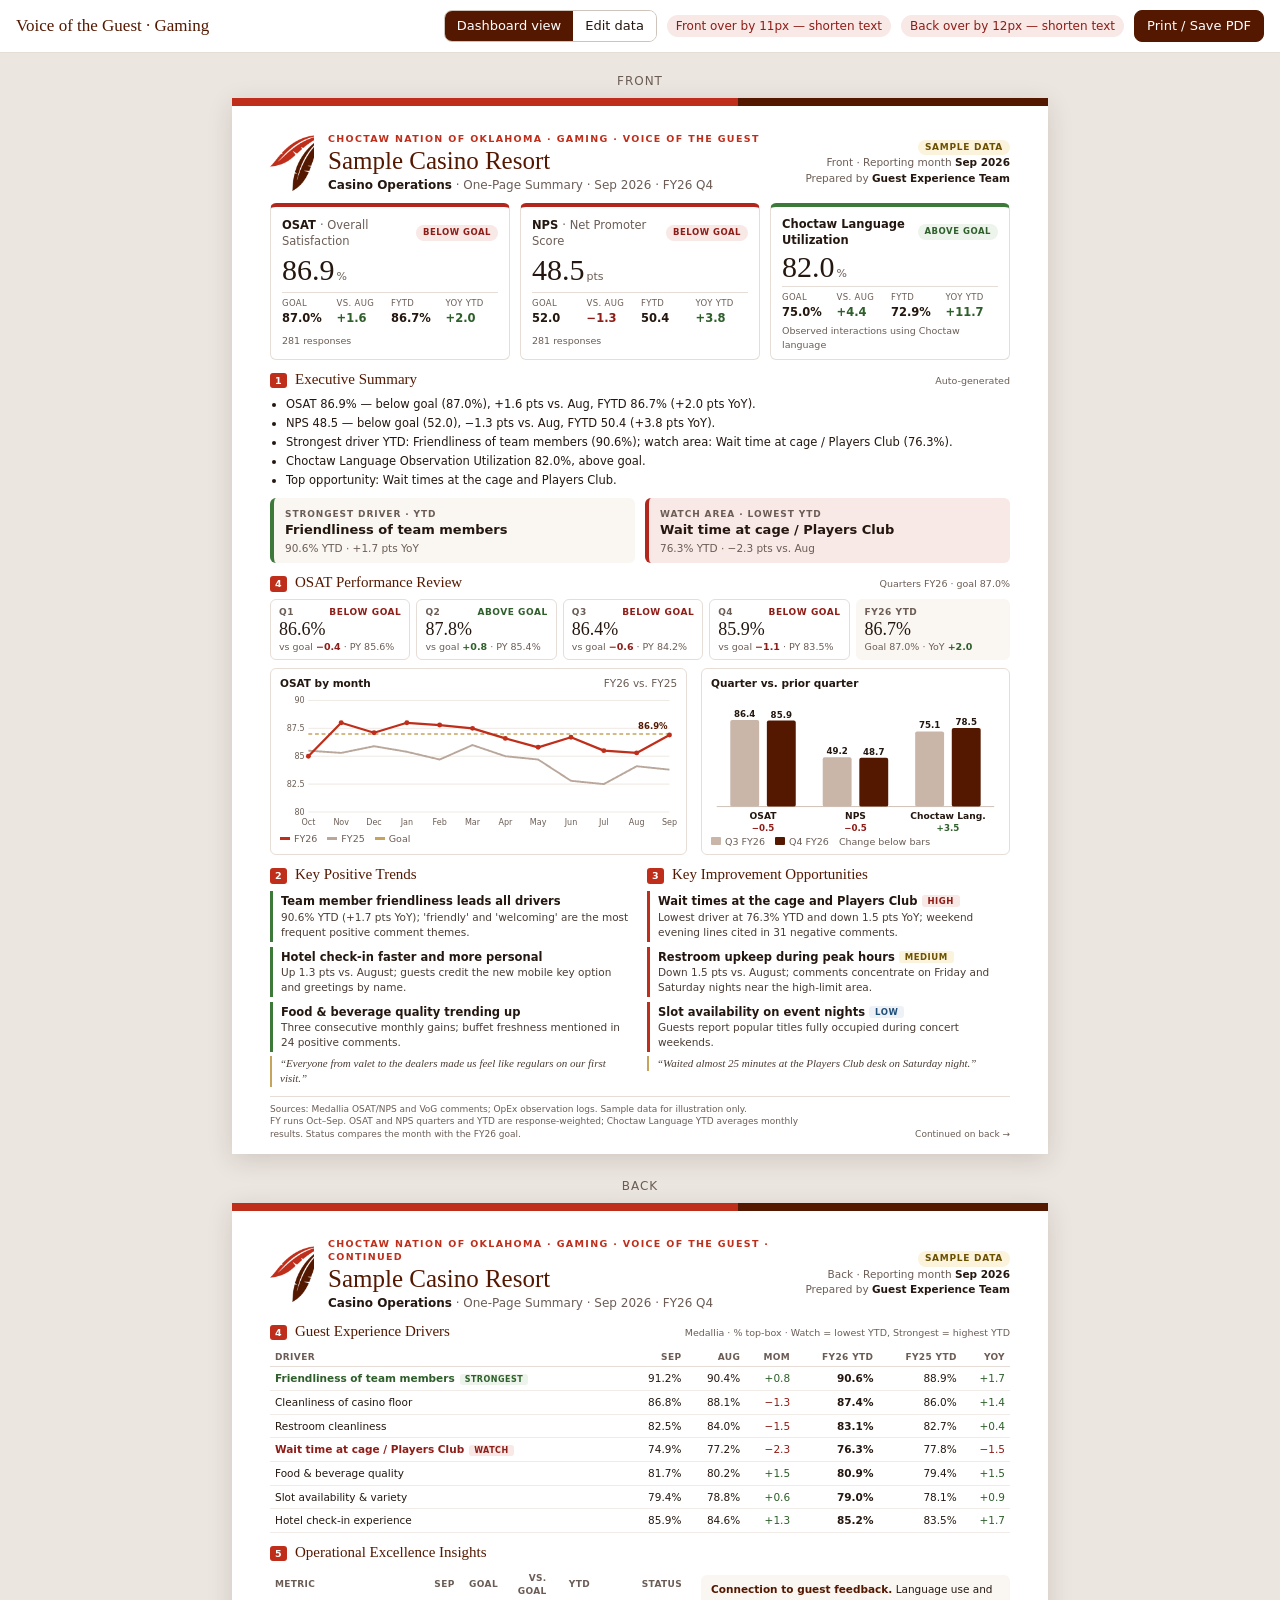
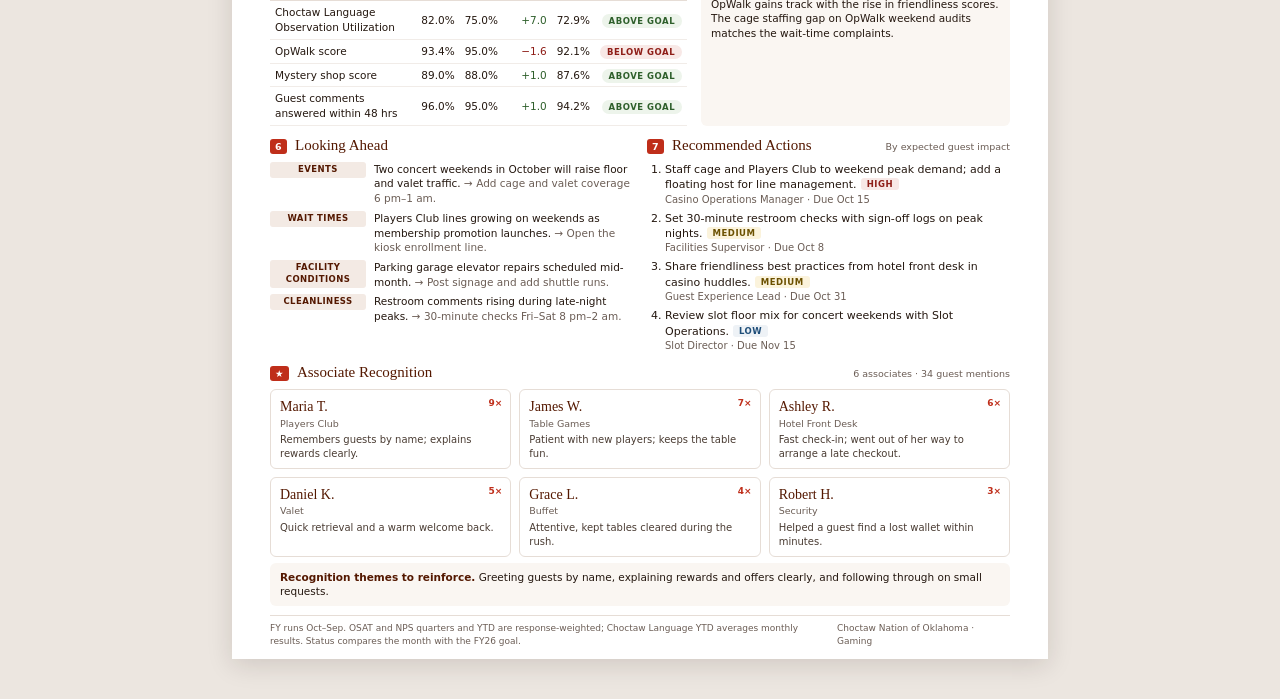
==== choctaw-nation/dashboards/gaming-voice-of-guest.html @ 211f057a "Keep Gaming VoG template from showing blank pages Viewers that don't run scripts (phone file preview" ====
<!doctype html>
<html lang="en" class="no-js">
<head>
<meta charset="utf-8">
<meta name="viewport" content="width=device-width, initial-scale=1">
<title>Voice of the Guest Summary – Gaming</title>
<script>document.documentElement.classList.remove("no-js");</script>
<style>
  /*
   * Choctaw Nation of Oklahoma | Gaming (Casino / Hospitality) | Voice of the Guest One-Page Summary
   * Two-sided US Letter template: front = performance summary, back = operations, outlook and associate recognition.
   * Self-contained: the feathers mark is embedded at the bottom of the file. Guide: gaming-voice-of-guest.md.
   */
  :root {
    --red: #BF2E1A;        /* Feather Red */
    --umber: #541800;      /* Feather Umber */
    --gold: #C6A45D;
    --ink: #24170F;
    --muted: #6B5D55;
    --line: #E6DDD6;
    --paper: #FFFFFF;
    --wash: #FAF6F2;
    --canvas: #ECE6E0;

    --above: #3D7A3A; --above-text: #2E5F2B; --above-tint: #EDF4EB;
    --at: #D4A017;    --at-text: #6B5000;    --at-tint: #FBF3DC;
    --below: #B3261E; --below-text: #8E1D17; --below-tint: #F8E8E6;
    --neutral-text: #6B5D55;

    --serif: Georgia, "Iowan Old Style", "Palatino Linotype", "Book Antiqua", serif;
    --sans: "Segoe UI", system-ui, -apple-system, "Helvetica Neue", Arial, sans-serif;
  }
  * { box-sizing: border-box; }
  html, body { margin: 0; }
  body { background: var(--canvas); color: var(--ink); font-family: var(--sans); font-size: 12px; line-height: 1.4; }
  button, input, select, textarea { font: inherit; color: inherit; }
  h1, h2, h3, p, ul, ol { margin: 0; }

  /* ---------------- Toolbar (screen only) ---------------- */
  .toolbar { position: sticky; top: 0; z-index: 5; background: #fff; border-bottom: 1px solid var(--line); padding: 10px 16px; display: flex; gap: 10px; align-items: center; flex-wrap: wrap; font-size: 13px; }
  .toolbar .title { font-family: var(--serif); font-size: 17px; color: var(--umber); margin-right: auto; }
  .seg { display: inline-flex; border: 1px solid #CFC4BB; border-radius: 8px; overflow: hidden; }
  .seg button { border: 0; background: #fff; padding: 6px 12px; cursor: pointer; }
  .seg button[aria-pressed="true"] { background: var(--umber); color: #fff; }
  .btn { border: 1px solid var(--umber); background: var(--umber); color: #fff; border-radius: 8px; padding: 6px 12px; cursor: pointer; }
  .btn.secondary { background: #fff; color: var(--umber); }
  .btn.danger { background: #fff; color: var(--below-text); border-color: var(--below); }
  .btn.small { padding: 3px 8px; font-size: 12px; }
  .file-btn { position: relative; overflow: hidden; }
  .file-btn input { position: absolute; inset: 0; opacity: 0; cursor: pointer; }
  .fit { font-size: 12px; padding: 3px 9px; border-radius: 999px; background: var(--above-tint); color: var(--above-text); }
  .fit.over { background: var(--below-tint); color: var(--below-text); }
  :focus-visible { outline: 2px solid #1F4E79; outline-offset: 1px; }
  /* Shown when the viewer can't run scripts (e.g. a phone file preview); the pages below are a static sample. */
  .notice { display: none; margin: 12px 16px 0; padding: 10px 14px; border-radius: 8px; background: var(--at-tint); color: var(--at-text); font-size: 14px; }
  .no-js .notice.nojs, .notice.error.show { display: block; }
  .notice.error { background: var(--below-tint); color: var(--below-text); }
  .no-js .js-only { display: none !important; }
  /* Without scripts the sheets can't be scaled to the screen, so step them down with CSS. */
  @media screen and (max-width: 880px) { .no-js .sheet-frame { width: auto; } .no-js .sheet { zoom: .85; } }
  @media screen and (max-width: 720px) { .no-js .sheet { zoom: .7; } }
  @media screen and (max-width: 600px) { .no-js .sheet { zoom: .56; } }
  @media screen and (max-width: 480px) { .no-js .sheet { zoom: .44; } }
  @media screen and (max-width: 380px) { .no-js .sheet { zoom: .38; } }

  /* ---------------- Layout ---------------- */
  .stage { display: grid; grid-template-columns: minmax(0, 1fr); gap: 20px; padding: 20px 16px 40px; }
  body.editing .stage { grid-template-columns: minmax(0, 1fr) 420px; align-items: start; }
  .sheets { display: grid; gap: 24px; justify-items: center; min-width: 0; }
  .sheet-label { font-size: 12px; color: var(--muted); letter-spacing: .08em; text-transform: uppercase; margin-bottom: -16px; justify-self: center; }
  .sheet-frame { width: 816px; }
  .sheet {
    width: 816px; height: 1056px; background: var(--paper); position: relative; overflow: hidden;
    box-shadow: 0 6px 24px rgb(36 23 15 / .14); padding: 30px 38px 24px; display: flex; flex-direction: column; gap: 9px;
  }
  body.editing .sheet.overflowing { outline: 3px solid var(--below); }

  /* ---------------- Sheet components ---------------- */
  .band { position: absolute; left: 0; right: 0; top: 0; height: 8px; background: linear-gradient(90deg, var(--red) 0 62%, var(--umber) 62%); }
  .head { display: grid; grid-template-columns: auto 1fr auto; gap: 14px; align-items: center; padding-top: 4px; }
  .head img { width: 44px; height: auto; display: block; }
  .eyebrow { font-size: 9.5px; letter-spacing: .14em; text-transform: uppercase; color: var(--red); font-weight: 600; }
  .head h1 { font-family: var(--serif); font-weight: 400; font-size: 25px; line-height: 1.1; color: var(--umber); margin-top: 2px; }
  .head .sub { font-size: 12px; color: var(--muted); margin-top: 2px; }
  .head .sub b { color: var(--ink); font-weight: 600; }
  .meta { text-align: right; font-size: 10.5px; color: var(--muted); line-height: 1.5; }
  .meta b { color: var(--ink); font-weight: 600; }
  .sample { display: inline-block; padding: 1px 7px; border-radius: 999px; background: var(--at-tint); color: var(--at-text); font-size: 9px; letter-spacing: .08em; text-transform: uppercase; font-weight: 600; }
  .rule { height: 1px; background: var(--line); }

  .sec h2 { font-family: var(--serif); font-weight: 400; font-size: 15px; color: var(--umber); display: flex; align-items: baseline; gap: 8px; margin-bottom: 6px; }
  .sec h2 .num { font-family: var(--sans); font-size: 9.5px; font-weight: 700; color: #fff; background: var(--red); border-radius: 3px; padding: 1px 5px; letter-spacing: .04em; }
  .sec h2 .hint { margin-left: auto; font-family: var(--sans); font-size: 9.5px; color: var(--muted); }
  .cols2 { display: grid; grid-template-columns: 1fr 1fr; gap: 14px; }
  .cols-73 { display: grid; grid-template-columns: 1.35fr 1fr; gap: 14px; }

  .kpis { display: grid; grid-template-columns: repeat(3, 1fr); gap: 10px; }
  .kpi { border: 1px solid var(--line); border-top: 4px solid var(--line); border-radius: 6px; padding: 9px 11px 8px; display: grid; gap: 4px; }
  .kpi.above { border-top-color: var(--above); } .kpi.at { border-top-color: var(--at); } .kpi.below { border-top-color: var(--below); }
  .kpi-top { display: flex; justify-content: space-between; align-items: center; gap: 6px; }
  .kpi-name { font-weight: 600; font-size: 11.5px; }
  .pill { font-size: 8.5px; font-weight: 700; letter-spacing: .06em; text-transform: uppercase; border-radius: 999px; padding: 2px 7px; background: #F1ECE8; color: var(--neutral-text); white-space: nowrap; }
  .pill.above { background: var(--above-tint); color: var(--above-text); } .pill.at { background: var(--at-tint); color: var(--at-text); } .pill.below { background: var(--below-tint); color: var(--below-text); }
  .kpi-val { font-family: var(--serif); font-size: 30px; line-height: 1; }
  .kpi-val small { font-family: var(--sans); font-size: 11px; color: var(--muted); margin-left: 2px; }
  .kpi-val.empty { font-size: 16px; color: var(--muted); }
  .kpi-grid { display: grid; grid-template-columns: repeat(4, 1fr); gap: 2px; border-top: 1px solid var(--line); padding-top: 5px; }
  .kpi-grid span { display: block; font-size: 8.5px; color: var(--muted); text-transform: uppercase; letter-spacing: .04em; }
  .kpi-grid b { font-size: 11.5px; font-weight: 600; font-variant-numeric: tabular-nums; }
  .kpi-note { font-size: 9.5px; color: var(--muted); }
  .pos { color: var(--above-text); } .neg { color: var(--below-text); } .zero { color: var(--neutral-text); }

  .bullets { padding-left: 16px; display: grid; gap: 3px; }
  .bullets li { font-size: 11.5px; }
  .insights { display: grid; grid-template-columns: 1fr 1fr; gap: 10px; }
  .insight { display: flex; gap: 10px; align-items: center; border-radius: 6px; padding: 7px 11px; background: var(--wash); border-left: 4px solid var(--above); }
  .insight.watch { border-left-color: var(--below); background: var(--below-tint); }
  .insight span { font-size: 9px; letter-spacing: .1em; text-transform: uppercase; color: var(--muted); font-weight: 600; }
  .insight b { display: block; font-size: 13px; }
  .insight em { font-style: normal; font-size: 10.5px; color: var(--muted); }

  .quarters { display: grid; grid-template-columns: repeat(4, 1fr) 1.1fr; gap: 6px; margin-bottom: 8px; }
  .q { border: 1px solid var(--line); border-radius: 6px; padding: 6px 8px; }
  .q.future { opacity: .55; }
  .q .ql { display: flex; justify-content: space-between; font-size: 9px; color: var(--muted); text-transform: uppercase; letter-spacing: .06em; font-weight: 600; }
  .q .qv { font-family: var(--serif); font-size: 18px; line-height: 1.15; }
  .q .qs { font-size: 9.5px; color: var(--muted); }
  .q.ytd { background: var(--wash); border-color: transparent; }
  .chart-card { border: 1px solid var(--line); border-radius: 6px; padding: 7px 9px 6px; }
  .chart-card h3 { font-size: 10.5px; font-weight: 600; color: var(--ink); display: flex; justify-content: space-between; }
  .chart-card h3 span { font-weight: 400; color: var(--muted); }
  .chart-card svg { display: block; width: 100%; height: auto; }
  .legend { display: flex; flex-wrap: wrap; gap: 4px 10px; font-size: 9.5px; color: var(--muted); }
  .legend i { display: inline-block; width: 10px; height: 3px; vertical-align: 2px; margin-right: 4px; }
  .legend i.box { height: 8px; vertical-align: 0; border-radius: 1px; }

  .items { display: grid; gap: 5px; }
  .item { border-left: 3px solid var(--above); padding: 2px 0 2px 8px; }
  .item.opp { border-left-color: var(--red); }
  .item b { font-size: 11.5px; font-weight: 600; }
  .item p { font-size: 10.5px; color: #4A3C33; }
  .impact { font-size: 8.5px; font-weight: 700; letter-spacing: .06em; text-transform: uppercase; padding: 1px 6px; border-radius: 3px; margin-left: 4px; vertical-align: 1px; }
  .impact.High { background: var(--below-tint); color: var(--below-text); }
  .impact.Medium { background: var(--at-tint); color: var(--at-text); }
  .impact.Low { background: #EEF2F6; color: #1F4E79; }
  .quote { font-family: var(--serif); font-style: italic; font-size: 11px; color: #4A3C33; border-left: 2px solid var(--gold); padding-left: 8px; margin-top: 4px; }

  table.t { width: 100%; border-collapse: collapse; font-size: 10.5px; font-variant-numeric: tabular-nums; }
  table.t th { text-align: right; font-weight: 600; font-size: 9px; color: var(--muted); text-transform: uppercase; letter-spacing: .04em; border-bottom: 1px solid var(--line); padding: 3px 5px; }
  table.t td { text-align: right; padding: 4px 5px; border-bottom: 1px solid #F1ECE8; }
  table.t th:first-child, table.t td:first-child { text-align: left; }
  table.t tr.watch td:first-child { color: var(--below-text); font-weight: 600; }
  table.t tr.strong td:first-child { color: var(--above-text); font-weight: 600; }
  .tag { font-size: 8px; font-weight: 700; letter-spacing: .06em; text-transform: uppercase; padding: 1px 5px; border-radius: 3px; margin-left: 5px; }
  .tag.watch { background: var(--below-tint); color: var(--below-text); }
  .tag.strong { background: var(--above-tint); color: var(--above-text); }
  .note { font-size: 9.5px; color: var(--muted); margin-top: 4px; }
  .callout { background: var(--wash); border-radius: 6px; padding: 7px 10px; font-size: 10.5px; margin-top: 6px; }
  .callout b { color: var(--umber); }

  .risk-list { display: grid; gap: 5px; }
  .risk { display: grid; grid-template-columns: 96px 1fr; gap: 8px; align-items: start; font-size: 10.5px; }
  .cat { font-size: 8.5px; font-weight: 700; letter-spacing: .05em; text-transform: uppercase; color: var(--umber); background: #F3EAE4; border-radius: 3px; padding: 2px 6px; text-align: center; }
  .risk p span { color: var(--muted); }
  ol.actions { padding-left: 18px; display: grid; gap: 4px; }
  ol.actions li { font-size: 11px; }
  ol.actions .who { color: var(--muted); font-size: 10px; }

  .recog-head { display: flex; justify-content: space-between; align-items: baseline; }
  .recog { display: grid; grid-template-columns: repeat(3, 1fr); gap: 8px; }
  .person { border: 1px solid var(--line); border-radius: 6px; padding: 7px 9px; position: relative; }
  .person .nm { font-family: var(--serif); font-size: 14px; color: var(--umber); }
  .person .dp { font-size: 9.5px; color: var(--muted); }
  .person .ct { position: absolute; right: 8px; top: 7px; font-size: 9px; font-weight: 700; color: var(--red); }
  .person p { font-size: 10px; margin-top: 3px; color: #4A3C33; }
  .sheet-foot { margin-top: auto; display: flex; justify-content: space-between; align-items: flex-end; gap: 12px; border-top: 1px solid var(--line); padding-top: 6px; font-size: 9px; color: var(--muted); }
  .sheet-foot .notes { white-space: pre-line; max-width: 75%; }

  /* ---------------- Editor ---------------- */
  .editor { display: none; position: sticky; top: 64px; max-height: calc(100vh - 84px); overflow: auto; background: #fff; border-radius: 10px; box-shadow: 0 6px 24px rgb(36 23 15 / .12); padding: 14px; font-size: 13px; }
  body.editing .editor { display: block; }
  .editor h2 { font-family: var(--serif); font-weight: 400; font-size: 18px; color: var(--umber); }
  .editor .help { color: var(--muted); font-size: 12px; margin: 2px 0 8px; }
  .editor details { border-top: 1px solid var(--line); padding: 8px 0; }
  .editor summary { cursor: pointer; font-weight: 600; color: var(--umber); }
  .editor .body { display: grid; gap: 8px; margin-top: 8px; }
  .f { display: grid; gap: 3px; }
  .f label, .lbl { font-size: 11.5px; color: var(--muted); }
  .r2 { display: grid; grid-template-columns: 1fr 1fr; gap: 8px; }
  .r3 { display: grid; grid-template-columns: 1fr 1fr 1fr; gap: 8px; }
  .editor input, .editor select, .editor textarea { width: 100%; min-width: 0; border: 1px solid #D5CAC1; border-radius: 6px; padding: 5px 7px; background: #fff; }
  .editor textarea { min-height: 54px; resize: vertical; }
  .row-card { border: 1px solid var(--line); border-radius: 8px; padding: 8px; display: grid; gap: 6px; background: var(--wash); }
  .row-card .rc-head { display: flex; justify-content: space-between; align-items: center; font-size: 11.5px; color: var(--muted); }
  table.g { width: 100%; border-collapse: collapse; font-size: 12px; }
  table.g th { font-weight: 400; color: var(--muted); font-size: 11px; text-align: left; padding: 2px 3px; }
  table.g td { padding: 2px 3px; }
  table.g input { padding: 3px 5px; }
  .warnline { color: var(--below-text); font-size: 12px; }

  @media screen and (max-width: 1320px) {
    body.editing .stage { grid-template-columns: minmax(0, 1fr); }
    .editor { position: static; max-height: none; }
  }

  @media print {
    @page { size: letter portrait; margin: 0; }
    body { background: #fff; }
    .toolbar, .editor, .sheet-label { display: none !important; }
    .stage { display: block; padding: 0; }
    .sheets { display: block; }
    .sheet-frame { width: auto; height: auto !important; }
    .sheet { zoom: 1 !important; box-shadow: none; outline: none !important; break-after: page; page-break-after: always; }
    .sheet-frame:last-child .sheet { break-after: auto; page-break-after: auto; }
    * { -webkit-print-color-adjust: exact; print-color-adjust: exact; }
  }
</style>
</head>
<body>

<div class="toolbar" role="toolbar" aria-label="Template controls">
  <span class="title">Voice of the Guest · Gaming</span>
  <div class="seg js-only" role="group" aria-label="Mode">
    <button type="button" id="modeView" aria-pressed="true">Dashboard view</button>
    <button type="button" id="modeEdit" aria-pressed="false">Edit data</button>
  </div>
  <span class="fit js-only" id="fitFront">Front fits</span>
  <span class="fit js-only" id="fitBack">Back fits</span>
  <button type="button" class="btn js-only" id="printBtn">Print / Save PDF</button>
</div>
<p class="notice nojs" role="status"><b>Preview only.</b> This viewer isn't running the template's scripts, so you're seeing the sample pages and can't edit. Download the file and open it in Chrome, Edge or Safari on a computer to use Edit data, live calculations and Print.</p>
<p class="notice error" id="loadError" role="alert"></p>

<div class="stage">
  <div class="sheets">
    <div class="sheet-label">Front</div>
    <div class="sheet-frame"><article class="sheet" id="front" aria-label="Front page"><!-- static-preview:front --><div class="band"></div>
  <header class="head">
    <img src="[data-uri]" alt="">
    <div>
      <p class="eyebrow">Choctaw Nation of Oklahoma · Gaming · Voice of the Guest</p>
      <h1>Sample Casino Resort</h1>
      <p class="sub"><b>Casino Operations</b> · One-Page Summary · Sep 2026 · FY26 Q4</p>
    </div>
    <div class="meta"><span class="sample">Sample data</span><br>Front · Reporting month <b>Sep 2026</b><br>Prepared by <b>Guest Experience Team</b></div>
  </header>
    <div class="kpis">
    <div class="kpi below">
      <div class="kpi-top"><span class="kpi-name">OSAT <span style="font-weight:400;color:var(--muted)">· Overall Satisfaction</span></span><span class="pill below">Below goal</span></div>
      <div class="kpi-val">86.9<small>%</small></div>
      <div class="kpi-grid">
        <div><span>Goal</span><b>87.0%</b></div>
        <div><span>vs. Aug</span><b class="pos">+1.6</b></div>
        <div><span>FYTD</span><b>86.7%</b></div>
        <div><span>YoY YTD</span><b class="pos">+2.0</b></div>
      </div>
      <div class="kpi-note">281 responses</div>
    </div>
    <div class="kpi below">
      <div class="kpi-top"><span class="kpi-name">NPS <span style="font-weight:400;color:var(--muted)">· Net Promoter Score</span></span><span class="pill below">Below goal</span></div>
      <div class="kpi-val">48.5<small>pts</small></div>
      <div class="kpi-grid">
        <div><span>Goal</span><b>52.0</b></div>
        <div><span>vs. Aug</span><b class="neg">−1.3</b></div>
        <div><span>FYTD</span><b>50.4</b></div>
        <div><span>YoY YTD</span><b class="pos">+3.8</b></div>
      </div>
      <div class="kpi-note">281 responses</div>
    </div>
    <div class="kpi above">
      <div class="kpi-top"><span class="kpi-name">Choctaw Language Utilization</span><span class="pill above">Above goal</span></div>
      <div class="kpi-val">82.0<small>%</small></div>
      <div class="kpi-grid">
        <div><span>Goal</span><b>75.0%</b></div>
        <div><span>vs. Aug</span><b class="pos">+4.4</b></div>
        <div><span>FYTD</span><b>72.9%</b></div>
        <div><span>YoY YTD</span><b class="pos">+11.7</b></div>
      </div>
      <div class="kpi-note">Observed interactions using Choctaw language</div>
    </div></div>
    <section class="sec"><h2><span class="num">1</span>Executive Summary<span class="hint">Auto-generated</span></h2>
      <ul class="bullets"><li>OSAT 86.9% — below goal (87.0%), +1.6 pts vs. Aug, FYTD 86.7% (+2.0 pts YoY).</li><li>NPS 48.5 — below goal (52.0), −1.3 pts vs. Aug, FYTD 50.4 (+3.8 pts YoY).</li><li>Strongest driver YTD: Friendliness of team members (90.6%); watch area: Wait time at cage / Players Club (76.3%).</li><li>Choctaw Language Observation Utilization 82.0%, above goal.</li><li>Top opportunity: Wait times at the cage and Players Club.</li></ul></section>
    <div class="insights">
      <div class="insight"><div><span>Strongest driver · YTD</span><b>Friendliness of team members</b><em>90.6% YTD · +1.7 pts YoY</em></div></div>
      <div class="insight watch"><div><span>Watch area · lowest YTD</span><b>Wait time at cage / Players Club</b><em>76.3% YTD · −2.3 pts vs. Aug</em></div></div>
    </div>
    <section class="sec"><h2><span class="num">4</span>OSAT Performance Review<span class="hint">Quarters FY26 · goal 87.0%</span></h2>
      <div class="quarters"><div class="q ">
      <div class="ql"><span>Q1</span><span class="neg">Below goal</span></div>
      <div class="qv">86.6%</div>
      <div class="qs">vs goal <b class="neg">−0.4</b> · PY 85.6%</div>
    </div><div class="q ">
      <div class="ql"><span>Q2</span><span class="pos">Above goal</span></div>
      <div class="qv">87.8%</div>
      <div class="qs">vs goal <b class="pos">+0.8</b> · PY 85.4%</div>
    </div><div class="q ">
      <div class="ql"><span>Q3</span><span class="neg">Below goal</span></div>
      <div class="qv">86.4%</div>
      <div class="qs">vs goal <b class="neg">−0.6</b> · PY 84.2%</div>
    </div><div class="q ">
      <div class="ql"><span>Q4</span><span class="neg">Below goal</span></div>
      <div class="qv">85.9%</div>
      <div class="qs">vs goal <b class="neg">−1.1</b> · PY 83.5%</div>
    </div><div class="q ytd"><div class="ql"><span>FY26 YTD</span></div><div class="qv">86.7%</div><div class="qs">Goal 87.0% · YoY <b class="pos">+2.0</b></div></div></div>
      <div class="cols-73">
        <div class="chart-card"><h3>OSAT by month <span>FY26 vs. FY25</span></h3><svg viewBox="0 0 420 150" role="img" aria-label="OSAT by month, FY26 vs FY25" style="font-family:Segoe UI, system-ui, -apple-system, Helvetica Neue, Arial, sans-serif"><line x1="30" x2="412" y1="128" y2="128" stroke="#EFE8E2"></line><text x="26" y="131" text-anchor="end" font-size="8.5" fill="#6B5D55">80</text><line x1="30" x2="412" y1="98.5" y2="98.5" stroke="#EFE8E2"></line><text x="26" y="101.5" text-anchor="end" font-size="8.5" fill="#6B5D55">82.5</text><line x1="30" x2="412" y1="69" y2="69" stroke="#EFE8E2"></line><text x="26" y="72" text-anchor="end" font-size="8.5" fill="#6B5D55">85</text><line x1="30" x2="412" y1="39.5" y2="39.5" stroke="#EFE8E2"></line><text x="26" y="42.5" text-anchor="end" font-size="8.5" fill="#6B5D55">87.5</text><line x1="30" x2="412" y1="10" y2="10" stroke="#EFE8E2"></line><text x="26" y="13" text-anchor="end" font-size="8.5" fill="#6B5D55">90</text><text x="30" y="142" text-anchor="middle" font-size="8.5" fill="#6B5D55">Oct</text><text x="64.72727272727272" y="142" text-anchor="middle" font-size="8.5" fill="#6B5D55">Nov</text><text x="99.45454545454545" y="142" text-anchor="middle" font-size="8.5" fill="#6B5D55">Dec</text><text x="134.1818181818182" y="142" text-anchor="middle" font-size="8.5" fill="#6B5D55">Jan</text><text x="168.9090909090909" y="142" text-anchor="middle" font-size="8.5" fill="#6B5D55">Feb</text><text x="203.63636363636363" y="142" text-anchor="middle" font-size="8.5" fill="#6B5D55">Mar</text><text x="238.36363636363637" y="142" text-anchor="middle" font-size="8.5" fill="#6B5D55">Apr</text><text x="273.0909090909091" y="142" text-anchor="middle" font-size="8.5" fill="#6B5D55">May</text><text x="307.8181818181818" y="142" text-anchor="middle" font-size="8.5" fill="#6B5D55">Jun</text><text x="342.54545454545456" y="142" text-anchor="middle" font-size="8.5" fill="#6B5D55">Jul</text><text x="377.27272727272725" y="142" text-anchor="middle" font-size="8.5" fill="#6B5D55">Aug</text><text x="412" y="142" text-anchor="middle" font-size="8.5" fill="#6B5D55">Sep</text><line x1="30" x2="412" y1="45.4" y2="45.4" stroke="#C6A45D" stroke-width="1.5" stroke-dasharray="4 3"></line><path d="M30.0 63.1 L64.7 65.5 L99.5 58.4 L134.2 64.3 L168.9 72.5 L203.6 57.2 L238.4 69.0 L273.1 72.5 L307.8 95.0 L342.5 98.5 L377.3 79.6 L412.0 83.2 " fill="none" stroke="#B9A79B" stroke-width="2" stroke-dasharray="1 0"></path><path d="M30.0 69.0 L64.7 33.6 L99.5 44.2 L134.2 33.6 L168.9 36.0 L203.6 39.5 L238.4 50.1 L273.1 59.6 L307.8 48.9 L342.5 63.1 L377.3 65.5 L412.0 46.6 " fill="none" stroke="#BF2E1A" stroke-width="2.4" stroke-linejoin="round"></path><circle cx="30" cy="69" r="2.6" fill="#BF2E1A"></circle><circle cx="64.72727272727272" cy="33.6" r="2.6" fill="#BF2E1A"></circle><circle cx="99.45454545454545" cy="44.22000000000007" r="2.6" fill="#BF2E1A"></circle><circle cx="134.1818181818182" cy="33.6" r="2.6" fill="#BF2E1A"></circle><circle cx="168.9090909090909" cy="35.960000000000036" r="2.6" fill="#BF2E1A"></circle><circle cx="203.63636363636363" cy="39.5" r="2.6" fill="#BF2E1A"></circle><circle cx="238.36363636363637" cy="50.12000000000007" r="2.6" fill="#BF2E1A"></circle><circle cx="273.0909090909091" cy="59.56000000000003" r="2.6" fill="#BF2E1A"></circle><circle cx="307.8181818181818" cy="48.93999999999997" r="2.6" fill="#BF2E1A"></circle><circle cx="342.54545454545456" cy="63.1" r="2.6" fill="#BF2E1A"></circle><circle cx="377.27272727272725" cy="65.46000000000004" r="2.6" fill="#BF2E1A"></circle><circle cx="412" cy="46.579999999999934" r="2.6" fill="#BF2E1A"></circle><text x="410" y="40.579999999999934" text-anchor="end" font-size="9" font-weight="700" fill="#541800">86.9%</text></svg>
          <div class="legend"><span><i style="background:#BF2E1A"></i>FY26</span><span><i style="background:#B9A79B"></i>FY25</span><span><i style="background:#C6A45D"></i>Goal</span></div></div>
        <div class="chart-card"><h3>Quarter vs. prior quarter</h3><svg viewBox="0 0 300 150" role="img" aria-label="Quarter vs. prior quarter" style="font-family:Segoe UI, system-ui, -apple-system, Helvetica Neue, Arial, sans-serif"><line x1="6" x2="294" y1="120" y2="120" stroke="#CDBFB5"></line><rect x="20" y="30.145484300666034" width="30" height="89.85451569933397" rx="2" fill="#C9B6A9"></rect><text x="35" y="27.145484300666034" text-anchor="middle" font-size="9" font-weight="600" fill="#24170F">86.4</text><rect x="58" y="30.708114025085514" width="30" height="89.29188597491449" rx="2" fill="#541800"></rect><text x="73" y="27.708114025085514" text-anchor="middle" font-size="9" font-weight="600" fill="#24170F">85.9</text><text x="54" y="133" text-anchor="middle" font-size="9.5" font-weight="600" fill="#24170F">OSAT</text><text x="54" y="145" text-anchor="middle" font-size="9" font-weight="700" fill="#8E1D17">−0.5</text><rect x="116" y="68.83229686013321" width="30" height="51.16770313986679" rx="2" fill="#C9B6A9"></rect><text x="131" y="65.83229686013321" text-anchor="middle" font-size="9" font-weight="600" fill="#24170F">49.2</text><rect x="154" y="69.318677309008" width="30" height="50.681322690992005" rx="2" fill="#541800"></rect><text x="169" y="66.318677309008" text-anchor="middle" font-size="9" font-weight="600" fill="#24170F">48.7</text><text x="150" y="133" text-anchor="middle" font-size="9.5" font-weight="600" fill="#24170F">NPS</text><text x="150" y="145" text-anchor="middle" font-size="9" font-weight="700" fill="#8E1D17">−0.5</text><rect x="212" y="41.93066666666667" width="30" height="78.06933333333333" rx="2" fill="#C9B6A9"></rect><text x="227" y="38.93066666666667" text-anchor="middle" font-size="9" font-weight="600" fill="#24170F">75.1</text><rect x="250" y="38.32533333333333" width="30" height="81.67466666666667" rx="2" fill="#541800"></rect><text x="265" y="35.32533333333333" text-anchor="middle" font-size="9" font-weight="600" fill="#24170F">78.5</text><text x="246" y="133" text-anchor="middle" font-size="9.5" font-weight="600" fill="#24170F">Choctaw Lang.</text><text x="246" y="145" text-anchor="middle" font-size="9" font-weight="700" fill="#2E5F2B">+3.5</text></svg>
          <div class="legend"><span><i class="box" style="background:#C9B6A9"></i>Q3 FY26</span><span><i class="box" style="background:#541800"></i>Q4 FY26</span><span>Change below bars</span></div></div>
      </div>
    </section>
    <div class="cols2">
      <section class="sec"><h2><span class="num">2</span>Key Positive Trends</h2>
        <div class="items"><div class="item"><b>Team member friendliness leads all drivers</b><p>90.6% YTD (+1.7 pts YoY); 'friendly' and 'welcoming' are the most frequent positive comment themes.</p></div><div class="item"><b>Hotel check-in faster and more personal</b><p>Up 1.3 pts vs. August; guests credit the new mobile key option and greetings by name.</p></div><div class="item"><b>Food &amp; beverage quality trending up</b><p>Three consecutive monthly gains; buffet freshness mentioned in 24 positive comments.</p></div></div>
        <p class="quote">“Everyone from valet to the dealers made us feel like regulars on our first visit.”</p>
      </section>
      <section class="sec"><h2><span class="num">3</span>Key Improvement Opportunities</h2>
        <div class="items"><div class="item opp"><b>Wait times at the cage and Players Club</b><span class="impact High">High</span><p>Lowest driver at 76.3% YTD and down 1.5 pts YoY; weekend evening lines cited in 31 negative comments.</p></div><div class="item opp"><b>Restroom upkeep during peak hours</b><span class="impact Medium">Medium</span><p>Down 1.5 pts vs. August; comments concentrate on Friday and Saturday nights near the high-limit area.</p></div><div class="item opp"><b>Slot availability on event nights</b><span class="impact Low">Low</span><p>Guests report popular titles fully occupied during concert weekends.</p></div></div>
        <p class="quote">“Waited almost 25 minutes at the Players Club desk on Saturday night.”</p>
      </section>
    </div>
    <footer class="sheet-foot"><div class="notes">Sources: Medallia OSAT/NPS and VoG comments; OpEx observation logs. Sample data for illustration only.
FY runs Oct–Sep. OSAT and NPS quarters and YTD are response-weighted; Choctaw Language YTD averages monthly results. Status compares the month with the FY26 goal.</div><div>Continued on back →</div></footer><!-- /static-preview --></article></div>
    <div class="sheet-label">Back</div>
    <div class="sheet-frame"><article class="sheet" id="back" aria-label="Back page"><!-- static-preview:back --><div class="band"></div>
  <header class="head">
    <img src="[data-uri]" alt="">
    <div>
      <p class="eyebrow">Choctaw Nation of Oklahoma · Gaming · Voice of the Guest · continued</p>
      <h1>Sample Casino Resort</h1>
      <p class="sub"><b>Casino Operations</b> · One-Page Summary · Sep 2026 · FY26 Q4</p>
    </div>
    <div class="meta"><span class="sample">Sample data</span><br>Back · Reporting month <b>Sep 2026</b><br>Prepared by <b>Guest Experience Team</b></div>
  </header>
    <section class="sec"><h2><span class="num">4</span>Guest Experience Drivers<span class="hint">Medallia · % top-box · Watch = lowest YTD, Strongest = highest YTD</span></h2>
      <table class="t"><thead><tr><th>Driver</th><th>Sep</th><th>Aug</th><th>MoM</th><th>FY26 YTD</th><th>FY25 YTD</th><th>YoY</th></tr></thead><tbody>
        <tr class="strong"><td>Friendliness of team members<span class="tag strong">Strongest</span></td><td>91.2%</td><td>90.4%</td><td class="pos">+0.8</td><td><b>90.6%</b></td><td>88.9%</td><td class="pos">+1.7</td></tr><tr class=""><td>Cleanliness of casino floor</td><td>86.8%</td><td>88.1%</td><td class="neg">−1.3</td><td><b>87.4%</b></td><td>86.0%</td><td class="pos">+1.4</td></tr><tr class=""><td>Restroom cleanliness</td><td>82.5%</td><td>84.0%</td><td class="neg">−1.5</td><td><b>83.1%</b></td><td>82.7%</td><td class="pos">+0.4</td></tr><tr class="watch"><td>Wait time at cage / Players Club<span class="tag watch">Watch</span></td><td>74.9%</td><td>77.2%</td><td class="neg">−2.3</td><td><b>76.3%</b></td><td>77.8%</td><td class="neg">−1.5</td></tr><tr class=""><td>Food &amp; beverage quality</td><td>81.7%</td><td>80.2%</td><td class="pos">+1.5</td><td><b>80.9%</b></td><td>79.4%</td><td class="pos">+1.5</td></tr><tr class=""><td>Slot availability &amp; variety</td><td>79.4%</td><td>78.8%</td><td class="pos">+0.6</td><td><b>79.0%</b></td><td>78.1%</td><td class="pos">+0.9</td></tr><tr class=""><td>Hotel check-in experience</td><td>85.9%</td><td>84.6%</td><td class="pos">+1.3</td><td><b>85.2%</b></td><td>83.5%</td><td class="pos">+1.7</td></tr></tbody></table>
    </section>

    <section class="sec"><h2><span class="num">5</span>Operational Excellence Insights</h2>
      <div class="cols-73">
        <div>
          <table class="t"><thead><tr><th>Metric</th><th>Sep</th><th>Goal</th><th>vs. goal</th><th>YTD</th><th>Status</th></tr></thead><tbody>
            <tr><td>Choctaw Language Observation Utilization</td><td>82.0%</td><td>75.0%</td><td class="pos">+7.0</td><td>72.9%</td><td><span class="pill above">Above goal</span></td></tr>
            <tr><td>OpWalk score</td><td>93.4%</td><td>95.0%</td><td class="neg">−1.6</td><td>92.1%</td><td><span class="pill below">Below goal</span></td></tr><tr><td>Mystery shop score</td><td>89.0%</td><td>88.0%</td><td class="pos">+1.0</td><td>87.6%</td><td><span class="pill above">Above goal</span></td></tr><tr><td>Guest comments answered within 48 hrs</td><td>96.0%</td><td>95.0%</td><td class="pos">+1.0</td><td>94.2%</td><td><span class="pill above">Above goal</span></td></tr>
          </tbody></table>
        </div>
        <div class="callout"><b>Connection to guest feedback.</b> Language use and OpWalk gains track with the rise in friendliness scores. The cage staffing gap on OpWalk weekend audits matches the wait-time complaints.</div>
      </div>
    </section>

    <div class="cols2">
      <section class="sec"><h2><span class="num">6</span>Looking Ahead</h2>
        <div class="risk-list"><div class="risk"><span class="cat">Events</span><p>Two concert weekends in October will raise floor and valet traffic. <span>→ Add cage and valet coverage 6 pm–1 am.</span></p></div><div class="risk"><span class="cat">Wait times</span><p>Players Club lines growing on weekends as membership promotion launches. <span>→ Open the kiosk enrollment line.</span></p></div><div class="risk"><span class="cat">Facility conditions</span><p>Parking garage elevator repairs scheduled mid-month. <span>→ Post signage and add shuttle runs.</span></p></div><div class="risk"><span class="cat">Cleanliness</span><p>Restroom comments rising during late-night peaks. <span>→ 30-minute checks Fri–Sat 8 pm–2 am.</span></p></div></div>
      </section>
      <section class="sec"><h2><span class="num">7</span>Recommended Actions<span class="hint">By expected guest impact</span></h2>
        <ol class="actions"><li>Staff cage and Players Club to weekend peak demand; add a floating host for line management.<span class="impact High">High</span><div class="who">Casino Operations Manager · Due Oct 15</div></li><li>Set 30-minute restroom checks with sign-off logs on peak nights.<span class="impact Medium">Medium</span><div class="who">Facilities Supervisor · Due Oct 8</div></li><li>Share friendliness best practices from hotel front desk in casino huddles.<span class="impact Medium">Medium</span><div class="who">Guest Experience Lead · Due Oct 31</div></li><li>Review slot floor mix for concert weekends with Slot Operations.<span class="impact Low">Low</span><div class="who">Slot Director · Due Nov 15</div></li></ol>
      </section>
    </div>

    <section class="sec">
      <h2><span class="num">★</span>Associate Recognition<span class="hint">6 associates · 34 guest mentions</span></h2>
      <div class="recog"><div class="person"><div class="nm">Maria T.</div><div class="dp">Players Club</div><span class="ct">9×</span><p>Remembers guests by name; explains rewards clearly.</p></div><div class="person"><div class="nm">James W.</div><div class="dp">Table Games</div><span class="ct">7×</span><p>Patient with new players; keeps the table fun.</p></div><div class="person"><div class="nm">Ashley R.</div><div class="dp">Hotel Front Desk</div><span class="ct">6×</span><p>Fast check-in; went out of her way to arrange a late checkout.</p></div><div class="person"><div class="nm">Daniel K.</div><div class="dp">Valet</div><span class="ct">5×</span><p>Quick retrieval and a warm welcome back.</p></div><div class="person"><div class="nm">Grace L.</div><div class="dp">Buffet</div><span class="ct">4×</span><p>Attentive, kept tables cleared during the rush.</p></div><div class="person"><div class="nm">Robert H.</div><div class="dp">Security</div><span class="ct">3×</span><p>Helped a guest find a lost wallet within minutes.</p></div></div>
        
      <div class="callout"><b>Recognition themes to reinforce.</b> Greeting guests by name, explaining rewards and offers clearly, and following through on small requests.</div>
    </section>
    <footer class="sheet-foot"><div class="notes">FY runs Oct–Sep. OSAT and NPS quarters and YTD are response-weighted; Choctaw Language YTD averages monthly results. Status compares the month with the FY26 goal.</div><div>Choctaw Nation of Oklahoma · Gaming</div></footer><!-- /static-preview --></article></div>
  </div>
  <aside class="editor" id="editor" aria-label="Edit data"></aside>
</div>

<script>
/* Startup errors are shown on the page instead of leaving blank sheets. Registered first so it also catches
 * failures in the code below; later errors (after the first render) stay in the console. */
let started = false;
function showLoadError(err) {
  const el = document.getElementById("loadError");
  el.textContent = `The template couldn't finish loading (${err && err.message ? err.message : err}). Try a current version of Chrome, Edge or Safari. If this keeps happening, open Edit data and use Load sample data or Clear all data, or send this message to whoever maintains the template.`;
  el.classList.add("show");
}
window.addEventListener("error", e => { if (!started) showLoadError(e.error || e.message); });

/* =========================================================================
 * Configuration
 * ========================================================================= */
const STORAGE_KEY = "cno-gaming-vog-summary-v1";
const MONTH_NAMES = ["Jan", "Feb", "Mar", "Apr", "May", "Jun", "Jul", "Aug", "Sep", "Oct", "Nov", "Dec"];
const FISCAL_ORDER = [10, 11, 12, 1, 2, 3, 4, 5, 6, 7, 8, 9];
// Core KPI cards. OSAT and NPS can carry monthly response counts so quarters and YTD are response-weighted.
const KPIS = [
  { key: "osat", label: "OSAT", long: "Overall Satisfaction", unit: "%", counts: true, desc: "Medallia OSAT, % top-box" },
  { key: "nps", label: "NPS", long: "Net Promoter Score", unit: "pts", counts: true, desc: "% promoters − % detractors" },
  { key: "clo", label: "Choctaw Language Observation Utilization", long: "Choctaw Language Observation Utilization", unit: "%", counts: false, desc: "Observed interactions using Choctaw language" }
];
const RISK_CATEGORIES = ["Events", "Cleanliness", "Wait times", "Service quality", "Communication", "Facility conditions", "Other"];
const IMPACTS = ["High", "Medium", "Low"];
const COMPARE_MODES = {
  month: "Month vs. prior month",
  quarter: "Quarter vs. prior quarter",
  fy: "FYTD vs. prior FYTD"
};

/* =========================================================================
 * Period helpers — "YYYY-MM"; fiscal year N runs Oct (N-1) – Sep N; Q1 = Oct–Dec
 * ========================================================================= */
const keyOf = (y, m) => `${y}-${String(m).padStart(2, "0")}`;
const parseKey = k => { const [y, m] = k.split("-").map(Number); return { y, m }; };
const fyOf = k => { const { y, m } = parseKey(k); return m >= 10 ? y + 1 : y; };
const fyLabel = fy => "FY" + String(fy % 100).padStart(2, "0");
const monthName = k => MONTH_NAMES[parseKey(k).m - 1];
const addMonths = (k, n) => { const { y, m } = parseKey(k); const t = y * 12 + m - 1 + n; return keyOf(Math.floor(t / 12), t % 12 + 1); };
const fyMonths = fy => FISCAL_ORDER.map(m => keyOf(m >= 10 ? fy - 1 : fy, m));
const fiscalIndex = k => FISCAL_ORDER.indexOf(parseKey(k).m);            // 0..11
const quarterOf = k => Math.floor(fiscalIndex(k) / 3) + 1;               // 1..4
const quarterKeys = (fy, q) => fyMonths(fy).slice((q - 1) * 3, q * 3);
const fytdKeys = k => fyMonths(fyOf(k)).slice(0, fiscalIndex(k) + 1);
const sameMonthsPriorYear = keys => keys.map(k => addMonths(k, -12));
// Latest fully completed fiscal quarter as of month k.
function lastCompleteQuarter(k) {
  const fy = fyOf(k), q = quarterOf(k);
  if (fiscalIndex(k) % 3 === 2) return { fy, q };
  return q === 1 ? { fy: fy - 1, q: 4 } : { fy, q: q - 1 };
}
const prevQuarter = ({ fy, q }) => q === 1 ? { fy: fy - 1, q: 4 } : { fy, q: q - 1 };
const qLabel = ({ fy, q }) => `Q${q} ${fyLabel(fy)}`;

/* =========================================================================
 * Number helpers
 * ========================================================================= */
const num = v => (v === "" || v === null || v === undefined || !Number.isFinite(Number(v))) ? null : Number(v);
const r1 = v => Math.round(v * 10) / 10;
const MINUS = "−";
const fmt = (v, unit) => v === null ? "—" : (v < 0 ? MINUS : "") + Math.abs(r1(v)).toFixed(1) + (unit === "%" ? "%" : "");
function fmtDelta(v) { if (v === null) return "—"; const x = r1(v); return x === 0 ? "0.0" : (x > 0 ? "+" : MINUS) + Math.abs(x).toFixed(1); }
const deltaClass = v => v === null ? "" : r1(v) > 0 ? "pos" : r1(v) < 0 ? "neg" : "zero";
function statusOf(v, goal) {
  if (v === null || goal === null) return null;
  const d = Math.round(v * 10) - Math.round(goal * 10);
  return d > 0 ? "above" : d === 0 ? "at" : "below";
}
const STATUS = { above: "Above goal", at: "At goal", below: "Below goal" };
const esc = s => String(s ?? "").replace(/[&<>"']/g, c => ({ "&": "&amp;", "<": "&lt;", ">": "&gt;", '"': "&quot;", "'": "&#39;" }[c]));
const $ = id => document.getElementById(id);

/* =========================================================================
 * State
 * =========================================================================
 * kpis[key] = { goals: { [FY]: number }, months: { "YYYY-MM": { v, n } } }
 * drivers = [{ name, month, prior, ytd, pyYtd }]     — Medallia driver scores (% top-box)
 * lists: positives, opportunities, risks, actions, recognition, opexMetrics
 */
let state = load();

function emptyState() {
  const now = new Date();
  return {
    version: 1, sample: false,
    report: { property: "", department: "", preparedBy: "", month: keyOf(now.getFullYear(), now.getMonth() + 1), trendMetric: "osat", compare: "month", footer: "" },
    kpis: Object.fromEntries(KPIS.map(k => [k.key, { goals: {}, months: {} }])),
    summaryOverride: "",
    drivers: [], positives: [], opportunities: [], quotes: { positive: "", negative: "" },
    opexMetrics: [], opexConnection: "",
    risks: [], actions: [], recognition: [], recognitionThemes: ""
  };
}
function load() {
  try {
    const raw = localStorage.getItem(STORAGE_KEY);
    if (raw) return normalize(JSON.parse(raw));
  } catch (e) { console.warn("Saved data could not be read", e); }
  return sampleState();
}
function normalize(s) {
  const base = emptyState();
  const out = { ...base, ...s, report: { ...base.report, ...(s.report || {}) }, quotes: { ...base.quotes, ...(s.quotes || {}) } };
  out.kpis = Object.fromEntries(KPIS.map(k => [k.key, { goals: {}, months: {}, ...(s.kpis?.[k.key] || {}) }]));
  for (const key of ["drivers", "positives", "opportunities", "opexMetrics", "risks", "actions", "recognition"]) if (!Array.isArray(out[key])) out[key] = [];
  if (!/^\d{4}-(0[1-9]|1[0-2])$/.test(out.report.month)) out.report.month = base.report.month;
  if (!KPIS.some(k => k.key === out.report.trendMetric)) out.report.trendMetric = "osat";
  if (!COMPARE_MODES[out.report.compare]) out.report.compare = "month";
  return out;
}
function save() { try { localStorage.setItem(STORAGE_KEY, JSON.stringify(state)); } catch (e) { /* storage unavailable */ } }

/* =========================================================================
 * Calculations
 * ========================================================================= */
// Aggregates a KPI over months: response-weighted when every month has a count, otherwise a simple mean (flagged).
function agg(key, keys) {
  const list = keys.map(k => state.kpis[key].months[k]).filter(e => e && num(e.v) !== null).map(e => ({ v: num(e.v), n: num(e.n) }));
  if (!list.length) return null;
  const weighted = KPIS.find(k => k.key === key).counts && list.every(e => e.n && e.n > 0);
  if (weighted) {
    const N = list.reduce((s, e) => s + e.n, 0);
    return { v: list.reduce((s, e) => s + e.v * e.n, 0) / N, n: N, months: list.length, approx: false };
  }
  const countable = KPIS.find(k => k.key === key).counts;
  return { v: list.reduce((s, e) => s + e.v, 0) / list.length, n: null, months: list.length, approx: countable && list.length > 1 };
}
const val = x => x ? x.v : null;
function goalFor(key, fy) {
  const g = state.kpis[key].goals;
  if (num(g[fy]) !== null) return num(g[fy]);
  const earlier = Object.keys(g).map(Number).filter(y => y < fy && num(g[y]) !== null).sort((a, b) => b - a);
  return earlier.length ? num(g[earlier[0]]) : null;
}

function buildModel() {
  const M = state.report.month, fy = fyOf(M), P = addMonths(M, -1);
  const kpis = KPIS.map(k => {
    const cur = agg(k.key, [M]), prior = agg(k.key, [P]);
    const ytd = agg(k.key, fytdKeys(M)), pyYtd = agg(k.key, sameMonthsPriorYear(fytdKeys(M)));
    const goal = goalFor(k.key, fy);
    const month = val(cur);
    return {
      ...k, cur, month, prior: val(prior), goal, ytd: val(ytd), ytdApprox: !!ytd?.approx, pyYtd: val(pyYtd),
      mom: month !== null && val(prior) !== null ? month - val(prior) : null,
      yoy: val(ytd) !== null && val(pyYtd) !== null ? val(ytd) - val(pyYtd) : null,
      status: statusOf(month, goal)
    };
  });
  const drivers = state.drivers.filter(d => (d.name || "").trim()).map(d => {
    const month = num(d.month), prior = num(d.prior), ytd = num(d.ytd), pyYtd = num(d.pyYtd);
    return { name: d.name.trim(), month, prior, ytd, pyYtd,
      mom: month !== null && prior !== null ? month - prior : null,
      yoy: ytd !== null && pyYtd !== null ? ytd - pyYtd : null };
  });
  // Automated insights (per template spec): Watch Area = lowest YTD score, Strongest Driver = highest YTD score.
  const withYtd = drivers.filter(d => d.ytd !== null);
  const watch = withYtd.length ? withYtd.reduce((a, b) => b.ytd < a.ytd ? b : a) : null;
  const strongest = withYtd.length ? withYtd.reduce((a, b) => b.ytd > a.ytd ? b : a) : null;
  return { M, P, fy, kpis, drivers, watch, strongest: strongest && watch && strongest.name === watch.name && withYtd.length < 2 ? null : strongest };
}

/* =========================================================================
 * Narrative
 * ========================================================================= */
function autoSummary(m) {
  const out = [];
  for (const k of m.kpis.slice(0, 2)) {
    if (k.month === null) continue;
    let s = `${k.label} ${fmt(k.month, k.unit)}`;
    const parts = [];
    if (k.status) parts.push(`${STATUS[k.status].toLowerCase()} (${fmt(k.goal, k.unit)})`);
    if (k.mom !== null) parts.push(`${fmtDelta(k.mom)} pts vs. ${monthName(m.P)}`);
    if (k.ytd !== null) parts.push(`FYTD ${fmt(k.ytd, k.unit)}${k.yoy !== null ? ` (${fmtDelta(k.yoy)} pts YoY)` : ""}`);
    out.push(s + (parts.length ? " — " + parts.join(", ") + "." : "."));
  }
  if (m.strongest && m.watch && m.strongest !== m.watch) out.push(`Strongest driver YTD: ${m.strongest.name} (${fmt(m.strongest.ytd, "%")}); watch area: ${m.watch.name} (${fmt(m.watch.ytd, "%")}).`);
  const clo = m.kpis[2];
  if (clo.month !== null) out.push(`Choctaw Language Observation Utilization ${fmt(clo.month, "%")}${clo.status ? `, ${STATUS[clo.status].toLowerCase()}` : ""}.`);
  const high = state.opportunities.find(o => o.impact === "High" && (o.title || "").trim());
  if (high && out.length < 5) out.push(`Top opportunity: ${high.title.trim()}.`);
  return out.length ? out.slice(0, 5) : ["Enter this month's results in Edit data to generate the executive summary."];
}
const lines = t => String(t || "").split("\n").map(s => s.trim()).filter(Boolean);

/* =========================================================================
 * Charts (inline SVG)
 * ========================================================================= */
const FONT = "font-family:Segoe UI, system-ui, -apple-system, Helvetica Neue, Arial, sans-serif";
function trendChart(m) {
  const key = state.report.trendMetric, k = KPIS.find(x => x.key === key);
  const cyKeys = fyMonths(m.fy), pyKeys = fyMonths(m.fy - 1);
  const cy = cyKeys.map(c => c <= m.M ? val(agg(key, [c])) : null), py = pyKeys.map(c => val(agg(key, [c])));
  const goal = goalFor(key, m.fy);
  const W = 420, H = 150, L = 30, R = 8, T = 10, B = 22;
  const all = [...cy, ...py, goal].filter(v => v !== null);
  if (!all.length) return `<svg viewBox="0 0 ${W} ${H}"><text x="${W / 2}" y="${H / 2}" text-anchor="middle" font-size="11" fill="#6B5D55" style="${FONT}">No monthly ${k.label} data</text></svg>`;
  let lo = Math.floor((Math.min(...all) - 2) / 5) * 5, hi = Math.ceil((Math.max(...all) + 2) / 5) * 5;
  if (hi - lo < 10) hi = lo + 10;
  const x = i => L + i * (W - L - R) / 11, y = v => T + (hi - v) / (hi - lo) * (H - T - B);
  let s = "";
  const step = (hi - lo) / 4;
  for (let i = 0; i <= 4; i++) { const v = lo + i * step; s += `<line x1="${L}" x2="${W - R}" y1="${y(v)}" y2="${y(v)}" stroke="#EFE8E2"/><text x="${L - 4}" y="${y(v) + 3}" text-anchor="end" font-size="8.5" fill="#6B5D55">${r1(v)}</text>`; }
  cyKeys.forEach((c, i) => { s += `<text x="${x(i)}" y="${H - 8}" text-anchor="middle" font-size="8.5" fill="#6B5D55">${monthName(c)}</text>`; });
  if (goal !== null) s += `<line x1="${L}" x2="${W - R}" y1="${y(goal)}" y2="${y(goal)}" stroke="#C6A45D" stroke-width="1.5" stroke-dasharray="4 3"/>`;
  const path = arr => { let d = "", open = false; arr.forEach((v, i) => { if (v === null) { open = false; return; } d += (open ? "L" : "M") + x(i).toFixed(1) + " " + y(v).toFixed(1) + " "; open = true; }); return d; };
  s += `<path d="${path(py)}" fill="none" stroke="#B9A79B" stroke-width="2" stroke-dasharray="1 0"/>`;
  s += `<path d="${path(cy)}" fill="none" stroke="#BF2E1A" stroke-width="2.4" stroke-linejoin="round"/>`;
  cy.forEach((v, i) => { if (v !== null) s += `<circle cx="${x(i)}" cy="${y(v)}" r="2.6" fill="#BF2E1A"/>`; });
  const lastI = cy.map((v, i) => v !== null ? i : -1).filter(i => i >= 0).pop();
  if (lastI !== undefined) s += `<text x="${Math.min(x(lastI), W - R - 2)}" y="${y(cy[lastI]) - 6}" text-anchor="${lastI > 9 ? "end" : "middle"}" font-size="9" font-weight="700" fill="#541800">${fmt(cy[lastI], k.unit)}</text>`;
  const desc = `${k.label} by month, ${fyLabel(m.fy)} vs ${fyLabel(m.fy - 1)}`;
  return `<svg viewBox="0 0 ${W} ${H}" role="img" aria-label="${esc(desc)}" style="${FONT}">${s}</svg>`;
}

function comparison(m) {
  const mode = state.report.compare;
  let a, b, aLabel, bLabel;
  if (mode === "quarter") {
    const q1 = lastCompleteQuarter(m.M), q0 = prevQuarter(q1);
    a = quarterKeys(q0.fy, q0.q); b = quarterKeys(q1.fy, q1.q); aLabel = qLabel(q0); bLabel = qLabel(q1);
  } else if (mode === "fy") {
    b = fytdKeys(m.M); a = sameMonthsPriorYear(b); bLabel = `${fyLabel(m.fy)} YTD`; aLabel = `${fyLabel(m.fy - 1)} YTD`;
  } else {
    a = [m.P]; b = [m.M]; aLabel = `${monthName(m.P)} ${parseKey(m.P).y}`; bLabel = `${monthName(m.M)} ${parseKey(m.M).y}`;
  }
  return { mode, aLabel, bLabel, rows: KPIS.map(k => ({ k, a: val(agg(k.key, a)), b: val(agg(k.key, b)) })) };
}
function compareChart(m) {
  const c = comparison(m);
  const W = 300, H = 150, L = 6, R = 6, T = 16, B = 30;
  const vals = c.rows.flatMap(r => [r.a, r.b]).filter(v => v !== null);
  const lo = Math.min(0, ...vals), hi = Math.max(100, ...vals);
  const y = v => T + (hi - v) / (hi - lo) * (H - T - B);
  const gw = (W - L - R) / 3, bw = 30;
  let s = `<line x1="${L}" x2="${W - R}" y1="${y(0)}" y2="${y(0)}" stroke="#CDBFB5"/>`;
  c.rows.forEach((r, i) => {
    const cx = L + gw * i + gw / 2;
    [[r.a, "#C9B6A9", cx - bw - 4], [r.b, "#541800", cx + 4]].forEach(([v, color, x0]) => {
      if (v === null) return;
      const top = Math.min(y(v), y(0)), h = Math.max(1.5, Math.abs(y(v) - y(0)));
      s += `<rect x="${x0}" y="${top}" width="${bw}" height="${h}" rx="2" fill="${color}"/><text x="${x0 + bw / 2}" y="${(v >= 0 ? top : top + h + 9) - 3}" text-anchor="middle" font-size="9" font-weight="600" fill="#24170F">${fmt(v)}</text>`;
    });
    const d = r.a !== null && r.b !== null ? r.b - r.a : null;
    s += `<text x="${cx}" y="${H - 17}" text-anchor="middle" font-size="9.5" font-weight="600" fill="#24170F">${r.k.key === "clo" ? "Choctaw Lang." : r.k.label}</text>`;
    s += `<text x="${cx}" y="${H - 5}" text-anchor="middle" font-size="9" font-weight="700" fill="${d === null ? "#6B5D55" : r1(d) > 0 ? "#2E5F2B" : r1(d) < 0 ? "#8E1D17" : "#6B5D55"}">${fmtDelta(d)}</text>`;
  });
  return { c, svg: `<svg viewBox="0 0 ${W} ${H}" role="img" aria-label="${esc(COMPARE_MODES[c.mode])}" style="${FONT}">${s}</svg>` };
}

/* =========================================================================
 * Rendering — front
 * ========================================================================= */
function header(m, side) {
  const r = state.report;
  return `<div class="band"></div>
  <header class="head">
    <img src="${LOGO}" alt="">
    <div>
      <p class="eyebrow">Choctaw Nation of Oklahoma · Gaming · Voice of the Guest${side === "back" ? " · continued" : ""}</p>
      <h1>${esc(r.property.trim() || "Property / Location")}</h1>
      <p class="sub">${r.department.trim() ? `<b>${esc(r.department)}</b> · ` : ""}One-Page Summary · ${monthName(m.M)} ${parseKey(m.M).y} · ${fyLabel(m.fy)} Q${quarterOf(m.M)}</p>
    </div>
    <div class="meta">${state.sample ? `<span class="sample">Sample data</span><br>` : ""}${side === "front" ? "Front" : "Back"} · Reporting month <b>${monthName(m.M)} ${parseKey(m.M).y}</b>${r.preparedBy.trim() ? `<br>Prepared by <b>${esc(r.preparedBy)}</b>` : ""}</div>
  </header>`;
}
function kpiCards(m) {
  return `<div class="kpis">${m.kpis.map(k => `
    <div class="kpi ${k.status || ""}">
      <div class="kpi-top"><span class="kpi-name">${k.key === "clo" ? "Choctaw Language Utilization" : `${k.label} <span style="font-weight:400;color:var(--muted)">· ${k.long}</span>`}</span><span class="pill ${k.status || ""}">${k.status ? STATUS[k.status] : "No status"}</span></div>
      ${k.month === null ? `<div class="kpi-val empty">No data</div>` : `<div class="kpi-val">${fmt(k.month)}<small>${k.unit}</small></div>`}
      <div class="kpi-grid">
        <div><span>Goal</span><b>${fmt(k.goal, k.unit)}</b></div>
        <div><span>vs. ${monthName(m.P)}</span><b class="${deltaClass(k.mom)}">${fmtDelta(k.mom)}</b></div>
        <div><span>FYTD${k.ytdApprox ? "*" : ""}</span><b>${fmt(k.ytd, k.unit)}</b></div>
        <div><span>YoY YTD</span><b class="${deltaClass(k.yoy)}">${fmtDelta(k.yoy)}</b></div>
      </div>
      <div class="kpi-note">${k.cur?.n ? `${k.cur.n.toLocaleString()} responses` : k.desc}</div>
    </div>`).join("")}</div>`;
}
function quarterTiles(m) {
  const key = "osat", k = KPIS[0], cur = lastCompleteQuarter(m.M);
  const tiles = [1, 2, 3, 4].map(q => {
    const keys = quarterKeys(m.fy, q).filter(c => c <= m.M);
    const started = keys.length > 0, partial = keys.length > 0 && keys.length < 3;
    const v = started ? val(agg(key, keys)) : null, py = val(agg(key, quarterKeys(m.fy - 1, q)));
    const goal = goalFor(key, m.fy), st = statusOf(v, goal);
    return `<div class="q ${started ? "" : "future"}">
      <div class="ql"><span>Q${q}${partial ? " · QTD" : ""}</span><span class="${st === "above" ? "pos" : st === "below" ? "neg" : ""}">${st ? STATUS[st] : ""}</span></div>
      <div class="qv">${fmt(v, k.unit)}</div>
      <div class="qs">vs goal <b class="${deltaClass(v !== null && goal !== null ? v - goal : null)}">${fmtDelta(v !== null && goal !== null ? v - goal : null)}</b> · PY ${fmt(py, k.unit)}</div>
    </div>`;
  }).join("");
  const o = m.kpis[0];
  return `<div class="quarters">${tiles}<div class="q ytd"><div class="ql"><span>${fyLabel(m.fy)} YTD</span></div><div class="qv">${fmt(o.ytd, "%")}</div><div class="qs">Goal ${fmt(o.goal, "%")} · YoY <b class="${deltaClass(o.yoy)}">${fmtDelta(o.yoy)}</b></div></div></div>`;
}
function renderFront(m) {
  const sum = lines(state.summaryOverride).length ? lines(state.summaryOverride) : autoSummary(m);
  const tk = KPIS.find(k => k.key === state.report.trendMetric);
  const cmp = compareChart(m);
  const pos = state.positives.filter(p => (p.title || "").trim()).slice(0, 5);
  const opp = state.opportunities.filter(p => (p.title || "").trim()).slice(0, 5);
  $("front").innerHTML = `${header(m, "front")}
    ${kpiCards(m)}
    <section class="sec"><h2><span class="num">1</span>Executive Summary<span class="hint">${lines(state.summaryOverride).length ? "Edited" : "Auto-generated"}</span></h2>
      <ul class="bullets">${sum.slice(0, 5).map(s => `<li>${esc(s)}</li>`).join("")}</ul></section>
    <div class="insights">
      <div class="insight"><div><span>Strongest driver · YTD</span><b>${m.strongest ? esc(m.strongest.name) : "—"}</b><em>${m.strongest ? `${fmt(m.strongest.ytd, "%")} YTD${m.strongest.yoy !== null ? ` · ${fmtDelta(m.strongest.yoy)} pts YoY` : ""}` : "Enter driver YTD scores"}</em></div></div>
      <div class="insight watch"><div><span>Watch area · lowest YTD</span><b>${m.watch ? esc(m.watch.name) : "—"}</b><em>${m.watch ? `${fmt(m.watch.ytd, "%")} YTD${m.watch.mom !== null ? ` · ${fmtDelta(m.watch.mom)} pts vs. ${monthName(m.P)}` : ""}` : "Enter driver YTD scores"}</em></div></div>
    </div>
    <section class="sec"><h2><span class="num">4</span>OSAT Performance Review<span class="hint">Quarters ${fyLabel(m.fy)} · goal ${fmt(m.kpis[0].goal, "%")}</span></h2>
      ${quarterTiles(m)}
      <div class="cols-73">
        <div class="chart-card"><h3>${esc(tk.label)} by month <span>${fyLabel(m.fy)} vs. ${fyLabel(m.fy - 1)}</span></h3>${trendChart(m)}
          <div class="legend"><span><i style="background:#BF2E1A"></i>${fyLabel(m.fy)}</span><span><i style="background:#B9A79B"></i>${fyLabel(m.fy - 1)}</span><span><i style="background:#C6A45D"></i>Goal</span></div></div>
        <div class="chart-card"><h3>${COMPARE_MODES[cmp.c.mode]}</h3>${cmp.svg}
          <div class="legend"><span><i class="box" style="background:#C9B6A9"></i>${esc(cmp.c.aLabel)}</span><span><i class="box" style="background:#541800"></i>${esc(cmp.c.bLabel)}</span><span>Change below bars</span></div></div>
      </div>
    </section>
    <div class="cols2">
      <section class="sec"><h2><span class="num">2</span>Key Positive Trends</h2>
        <div class="items">${pos.length ? pos.map(p => `<div class="item"><b>${esc(p.title)}</b>${(p.detail || "").trim() ? `<p>${esc(p.detail)}</p>` : ""}</div>`).join("") : `<p class="note">Add up to five strengths in Edit data.</p>`}</div>
        ${state.quotes.positive.trim() ? `<p class="quote">“${esc(state.quotes.positive.trim())}”</p>` : ""}
      </section>
      <section class="sec"><h2><span class="num">3</span>Key Improvement Opportunities</h2>
        <div class="items">${opp.length ? opp.map(p => `<div class="item opp"><b>${esc(p.title)}</b><span class="impact ${esc(p.impact)}">${esc(p.impact)}</span>${(p.detail || "").trim() ? `<p>${esc(p.detail)}</p>` : ""}</div>`).join("") : `<p class="note">Add up to five opportunities in Edit data.</p>`}</div>
        ${state.quotes.negative.trim() ? `<p class="quote">“${esc(state.quotes.negative.trim())}”</p>` : ""}
      </section>
    </div>
    ${footer(m, "front")}`;
}

/* =========================================================================
 * Rendering — back
 * ========================================================================= */
function footer(m, side) {
  const notes = state.report.footer.trim();
  const fine = [];
  if (m.kpis.some(k => k.ytdApprox)) fine.push("*FYTD averaged from monthly values (response counts missing).");
  fine.push(`FY runs Oct–Sep. OSAT and NPS quarters and YTD are response-weighted; Choctaw Language YTD averages monthly results. Status compares the month with the ${fyLabel(m.fy)} goal.`);
  return `<footer class="sheet-foot"><div class="notes">${side === "front" && notes ? esc(notes) + "\n" : ""}${esc(fine.join(" "))}</div><div>${side === "front" ? "Continued on back →" : "Choctaw Nation of Oklahoma · Gaming"}</div></footer>`;
}
function renderBack(m) {
  const clo = m.kpis[2];
  const metrics = state.opexMetrics.filter(x => (x.name || "").trim());
  const risks = state.risks.filter(x => (x.detail || "").trim());
  const rank = { High: 0, Medium: 1, Low: 2 };
  const actions = state.actions.filter(x => (x.action || "").trim()).map((x, i) => ({ ...x, i })).sort((a, b) => (rank[a.impact] ?? 3) - (rank[b.impact] ?? 3) || a.i - b.i).slice(0, 5);
  const people = state.recognition.filter(x => (x.name || "").trim()).map((x, i) => ({ ...x, i, c: num(x.mentions) ?? 0 })).sort((a, b) => b.c - a.c || a.i - b.i);
  const totalMentions = people.reduce((s, p) => s + p.c, 0);

  $("back").innerHTML = `${header(m, "back")}
    <section class="sec"><h2><span class="num">4</span>Guest Experience Drivers<span class="hint">Medallia · % top-box · Watch = lowest YTD, Strongest = highest YTD</span></h2>
      ${m.drivers.length ? `<table class="t"><thead><tr><th>Driver</th><th>${monthName(m.M)}</th><th>${monthName(m.P)}</th><th>MoM</th><th>${fyLabel(m.fy)} YTD</th><th>${fyLabel(m.fy - 1)} YTD</th><th>YoY</th></tr></thead><tbody>
        ${m.drivers.map(d => {
          const w = m.watch && d.name === m.watch.name, s = m.strongest && d.name === m.strongest.name;
          return `<tr class="${w ? "watch" : s ? "strong" : ""}"><td>${esc(d.name)}${w ? `<span class="tag watch">Watch</span>` : s ? `<span class="tag strong">Strongest</span>` : ""}</td><td>${fmt(d.month, "%")}</td><td>${fmt(d.prior, "%")}</td><td class="${deltaClass(d.mom)}">${fmtDelta(d.mom)}</td><td><b>${fmt(d.ytd, "%")}</b></td><td>${fmt(d.pyYtd, "%")}</td><td class="${deltaClass(d.yoy)}">${fmtDelta(d.yoy)}</td></tr>`;
        }).join("")}</tbody></table>` : `<p class="note">Add guest experience drivers in Edit data.</p>`}
    </section>

    <section class="sec"><h2><span class="num">5</span>Operational Excellence Insights</h2>
      <div class="cols-73">
        <div>
          <table class="t"><thead><tr><th>Metric</th><th>${monthName(m.M)}</th><th>Goal</th><th>vs. goal</th><th>YTD</th><th>Status</th></tr></thead><tbody>
            <tr><td>Choctaw Language Observation Utilization</td><td>${fmt(clo.month, "%")}</td><td>${fmt(clo.goal, "%")}</td><td class="${deltaClass(clo.month !== null && clo.goal !== null ? clo.month - clo.goal : null)}">${fmtDelta(clo.month !== null && clo.goal !== null ? clo.month - clo.goal : null)}</td><td>${fmt(clo.ytd, "%")}</td><td>${clo.status ? `<span class="pill ${clo.status}">${STATUS[clo.status]}</span>` : "—"}</td></tr>
            ${metrics.map(x => {
              const v = num(x.month), g = num(x.goal), st = statusOf(v, g), u = x.unit || "";
              return `<tr><td>${esc(x.name)}</td><td>${fmt(v, u)}</td><td>${fmt(g, u)}</td><td class="${deltaClass(v !== null && g !== null ? v - g : null)}">${fmtDelta(v !== null && g !== null ? v - g : null)}</td><td>${fmt(num(x.ytd), u)}</td><td>${st ? `<span class="pill ${st}">${STATUS[st]}</span>` : "—"}</td></tr>`;
            }).join("")}
          </tbody></table>
        </div>
        <div class="callout"><b>Connection to guest feedback.</b> ${esc(state.opexConnection.trim() || "Describe how operational results relate to what guests are saying.")}</div>
      </div>
    </section>

    <div class="cols2">
      <section class="sec"><h2><span class="num">6</span>Looking Ahead</h2>
        <div class="risk-list">${risks.length ? risks.slice(0, 5).map(x => `<div class="risk"><span class="cat">${esc(x.category || "Other")}</span><p>${esc(x.detail)}${(x.action || "").trim() ? ` <span>→ ${esc(x.action)}</span>` : ""}</p></div>`).join("") : `<p class="note">Add upcoming risks and proactive actions in Edit data.</p>`}</div>
      </section>
      <section class="sec"><h2><span class="num">7</span>Recommended Actions<span class="hint">By expected guest impact</span></h2>
        ${actions.length ? `<ol class="actions">${actions.map(a => `<li>${esc(a.action)}<span class="impact ${esc(a.impact)}">${esc(a.impact)}</span>${(a.owner || "").trim() || (a.due || "").trim() ? `<div class="who">${esc([a.owner, a.due && "Due " + a.due].filter(x => (x || "").trim()).join(" · "))}</div>` : ""}</li>`).join("")}</ol>` : `<p class="note">Add three to five actions in Edit data.</p>`}
      </section>
    </div>

    <section class="sec">
      <h2><span class="num">★</span>Associate Recognition<span class="hint">${people.length ? `${people.length} associates · ${totalMentions} guest mention${totalMentions === 1 ? "" : "s"}` : ""}</span></h2>
      ${people.length ? `<div class="recog">${people.slice(0, 9).map(p => `<div class="person"><div class="nm">${esc(p.name)}</div><div class="dp">${esc(p.department || "")}</div>${p.c ? `<span class="ct">${p.c}×</span>` : ""}${(p.praise || "").trim() ? `<p>${esc(p.praise)}</p>` : ""}</div>`).join("")}</div>
        ${people.length > 9 ? `<p class="note">Also mentioned: ${people.slice(9).map(p => esc(p.name) + (p.c ? ` (${p.c})` : "")).join(", ")}.</p>` : ""}` : `<p class="note">List associates named in guest feedback in Edit data.</p>`}
      ${state.recognitionThemes.trim() ? `<div class="callout"><b>Recognition themes to reinforce.</b> ${esc(state.recognitionThemes.trim())}</div>` : ""}
    </section>
    ${footer(m, "back")}`;
}

/* =========================================================================
 * Fit check, scaling, render
 * ========================================================================= */
function checkFit() {
  for (const [id, badge, name] of [["front", "fitFront", "Front"], ["back", "fitBack", "Back"]]) {
    const el = $(id);
    const foot = el.querySelector(".sheet-foot");
    // Overflow when the last block before the footer pushes the footer past the sheet's padding box.
    const over = foot ? Math.max(0, Math.ceil(foot.offsetTop + foot.offsetHeight - (el.clientHeight - 24))) : 0;
    el.classList.toggle("overflowing", over > 0);
    $(badge).textContent = over > 0 ? `${name} over by ${over}px — shorten text` : `${name} fits`;
    $(badge).classList.toggle("over", over > 0);
  }
}
function scaleSheets() {
  const wrap = document.querySelector(".sheets");
  const avail = wrap.clientWidth;
  const z = Math.min(1, avail / 816);
  document.querySelectorAll(".sheet").forEach(s => { s.style.zoom = z < 1 ? String(z) : ""; });
  document.querySelectorAll(".sheet-frame").forEach(f => { f.style.width = 816 * z + "px"; });
}
function render() {
  const m = buildModel();
  // Measure at full size so the fit check isn't affected by screen zoom.
  document.querySelectorAll(".sheet").forEach(s => { s.style.zoom = ""; });
  renderFront(m);
  renderBack(m);
  checkFit();
  scaleSheets();
  document.title = `VoG Summary – ${state.report.property || "Gaming"} – ${monthName(m.M)} ${fyLabel(m.fy)}`;
}

/* =========================================================================
 * Editor
 * ========================================================================= */
const getPath = (o, p) => p.split(".").reduce((a, k) => a?.[k], o);
function setPath(o, p, v) { const parts = p.split("."); let c = o; for (const k of parts.slice(0, -1)) { if (c[k] == null) c[k] = {}; c = c[k]; } c[parts[parts.length - 1]] = v; }
const inp = (path, type = "text", attrs = "") => {
  const v = getPath(state, path);
  return type === "textarea"
    ? `<textarea data-path="${path}" ${attrs}>${esc(v ?? "")}</textarea>`
    : `<input type="${type}" data-path="${path}" ${type === "number" ? `data-num="1" step="any"` : ""} value="${esc(v ?? "")}" ${attrs}>`;
};
const sel = (path, options, attrs = "") => `<select data-path="${path}" ${attrs}>${options.map(o => { const [v, t] = Array.isArray(o) ? o : [o, o]; return `<option value="${esc(v)}" ${String(getPath(state, path) ?? "") === String(v) ? "selected" : ""}>${esc(t)}</option>`; }).join("")}</select>`;

// List editor: fields = [[key, label, type, options]]
function listEditor(listKey, fields, max, addLabel) {
  const list = state[listKey];
  return `${list.map((row, i) => `<div class="row-card"><div class="rc-head"><span>${i + 1}</span><button type="button" class="btn danger small" data-remove="${listKey}|${i}" aria-label="Remove item ${i + 1}">Remove</button></div>
      ${fields.map(([k, label, type, opts]) => `<div class="f"><label>${label}</label>${type === "select" ? sel(`${listKey}.${i}.${k}`, opts) : inp(`${listKey}.${i}.${k}`, type)}</div>`).join("")}
    </div>`).join("")}
    ${list.length < max ? `<button type="button" class="btn secondary small" data-add="${listKey}">+ ${addLabel}</button>` : `<p class="note">Maximum of ${max} shown on the page.</p>`}`;
}

let editorMetric = "osat";
function renderEditor() {
  const r = state.report, fy = fyOf(r.month);
  const { m } = parseKey(r.month);
  const years = []; for (let y = fy + 1; y >= fy - 3; y--) years.push(y);
  const k = KPIS.find(x => x.key === editorMetric);
  const monthRows = FISCAL_ORDER.map((mo, i) => {
    const cy = fyMonths(fy)[i], py = fyMonths(fy - 1)[i];
    return `<tr><td>${MONTH_NAMES[mo - 1]}</td>
      <td><input type="number" step="any" data-path="kpis.${k.key}.months.${cy}.v" data-num="1" value="${esc(state.kpis[k.key].months[cy]?.v ?? "")}" aria-label="${k.label} ${MONTH_NAMES[mo - 1]} ${fyLabel(fy)}"></td>
      ${k.counts ? `<td><input type="number" step="1" data-path="kpis.${k.key}.months.${cy}.n" data-num="1" value="${esc(state.kpis[k.key].months[cy]?.n ?? "")}" aria-label="${k.label} responses ${MONTH_NAMES[mo - 1]} ${fyLabel(fy)}"></td>` : ""}
      <td><input type="number" step="any" data-path="kpis.${k.key}.months.${py}.v" data-num="1" value="${esc(state.kpis[k.key].months[py]?.v ?? "")}" aria-label="${k.label} ${MONTH_NAMES[mo - 1]} ${fyLabel(fy - 1)}"></td>
      ${k.counts ? `<td><input type="number" step="1" data-path="kpis.${k.key}.months.${py}.n" data-num="1" value="${esc(state.kpis[k.key].months[py]?.n ?? "")}" aria-label="${k.label} responses ${MONTH_NAMES[mo - 1]} ${fyLabel(fy - 1)}"></td>` : ""}</tr>`;
  }).join("");

  // Keep the sections the user had open, and their scroll position, across rebuilds.
  const ed = $("editor");
  const openSections = new Set([...ed.querySelectorAll("details[open] > summary")].map(x => x.textContent));
  const hadContent = ed.childElementCount > 0, scroll = ed.scrollTop;
  ed.innerHTML = `
    <h2>Edit data</h2>
    <p class="help">Changes update both pages instantly and are saved in this browser. Use <b>Export</b> to keep or share a copy.</p>

    <details open><summary>Report details</summary><div class="body">
      <div class="f"><label>Property / location</label>${inp("report.property", "text", 'placeholder="e.g. Casino resort name"')}</div>
      <div class="r2"><div class="f"><label>Department</label>${inp("report.department", "text", 'placeholder="e.g. Casino Floor, Hotel, F&B"')}</div><div class="f"><label>Prepared by</label>${inp("report.preparedBy")}</div></div>
      <div class="r2">
        <div class="f"><label>Reporting month</label><select id="eMonth">${FISCAL_ORDER.map(mo => `<option value="${mo}" ${mo === m ? "selected" : ""}>${MONTH_NAMES[mo - 1]}</option>`).join("")}</select></div>
        <div class="f"><label>Fiscal year</label><select id="eYear">${years.map(y => `<option value="${y}" ${y === fy ? "selected" : ""}>${fyLabel(y)} · Oct ’${String((y - 1) % 100).padStart(2, "0")}–Sep ’${String(y % 100).padStart(2, "0")}</option>`).join("")}</select></div>
      </div>
      <div class="r2">
        <div class="f"><label>Trend chart metric</label>${sel("report.trendMetric", [["osat", "OSAT"], ["nps", "NPS"], ["clo", "Choctaw Language"]])}</div>
        <div class="f"><label>Comparison chart</label>${sel("report.compare", Object.entries(COMPARE_MODES))}</div>
      </div>
      <div class="f"><label>Footer notes (front page)</label>${inp("report.footer", "textarea", 'placeholder="Sources, context, reporting notes"')}</div>
    </div></details>

    <details open><summary>Core KPIs — OSAT, NPS, Choctaw Language</summary><div class="body">
      <div class="r3">${KPIS.map(x => `<div class="f"><label>${x.key === "clo" ? "Choctaw Lang." : x.label} goal ${fyLabel(fy)}</label><input type="number" step="any" data-path="kpis.${x.key}.goals.${fy}" data-num="1" value="${esc(state.kpis[x.key].goals[fy] ?? "")}" placeholder="${esc(goalFor(x.key, fy) ?? "")}"></div>`).join("")}</div>
      <div class="f"><label>Monthly results for</label><select id="eMetric">${KPIS.map(x => `<option value="${x.key}" ${x.key === editorMetric ? "selected" : ""}>${x.long}</option>`).join("")}</select></div>
      <table class="g"><thead><tr><th>Month</th><th>${fyLabel(fy)} ${k.unit}</th>${k.counts ? "<th>Responses</th>" : ""}<th>${fyLabel(fy - 1)} ${k.unit}</th>${k.counts ? "<th>Responses</th>" : ""}</tr></thead><tbody>${monthRows}</tbody></table>
      <p class="note">Enter Medallia monthly results. Response counts let quarters and YTD be weighted correctly; without them, values are averaged.</p>
    </div></details>

    <details><summary>Executive summary</summary><div class="body">
      <p class="note">Leave blank to use the automated summary (shown as placeholder). One line = one bullet, 3–5 bullets.</p>
      <textarea data-path="summaryOverride" rows="6" placeholder="${esc(autoSummary(buildModel()).join("\n"))}">${esc(state.summaryOverride)}</textarea>
    </div></details>

    <details><summary>Guest experience drivers (Medallia)</summary><div class="body">
      <p class="note">% top-box. Watch Area = lowest YTD; Strongest Driver = highest YTD.</p>
      ${listEditor("drivers", [["name", "Driver", "text"], ["month", "This month %", "number"], ["prior", "Prior month %", "number"], ["ytd", "FYTD %", "number"], ["pyYtd", "Prior FYTD %", "number"]], 10, "Add driver")}
    </div></details>

    <details><summary>2 · Key positive trends</summary><div class="body">
      ${listEditor("positives", [["title", "Strength", "text"], ["detail", "Supporting data / feedback theme", "textarea"]], 5, "Add strength")}
      <div class="f"><label>Representative positive guest comment</label>${inp("quotes.positive", "textarea")}</div>
    </div></details>

    <details><summary>3 · Improvement opportunities</summary><div class="body">
      ${listEditor("opportunities", [["title", "Opportunity", "text"], ["impact", "Impact", "select", IMPACTS], ["detail", "Supporting data / feedback theme", "textarea"]], 5, "Add opportunity")}
      <div class="f"><label>Representative guest comment</label>${inp("quotes.negative", "textarea")}</div>
    </div></details>

    <details><summary>5 · Operational excellence</summary><div class="body">
      <p class="note">Choctaw Language Observation Utilization comes from Core KPIs. Add other metrics here.</p>
      ${listEditor("opexMetrics", [["name", "Metric", "text"], ["unit", "Unit", "select", [["%", "%"], ["", "Points / number"]]], ["month", "This month", "number"], ["goal", "Goal", "number"], ["ytd", "FYTD", "number"]], 5, "Add metric")}
      <div class="f"><label>Connection to guest feedback</label>${inp("opexConnection", "textarea")}</div>
    </div></details>

    <details><summary>6 · Looking ahead</summary><div class="body">
      ${listEditor("risks", [["category", "Category", "select", RISK_CATEGORIES], ["detail", "Risk / emerging concern", "textarea"], ["action", "Proactive action", "text"]], 5, "Add risk")}
    </div></details>

    <details><summary>7 · Recommended actions</summary><div class="body">
      <p class="note">Sorted on the page by impact (High first).</p>
      ${listEditor("actions", [["action", "Action", "textarea"], ["impact", "Expected guest impact", "select", IMPACTS], ["owner", "Owner", "text"], ["due", "Due", "text"]], 5, "Add action")}
    </div></details>

    <details><summary>Back page · Associate recognition</summary><div class="body">
      <p class="note">Sorted by mentions. Nine cards fit; the rest are listed by name.</p>
      ${listEditor("recognition", [["name", "Associate name", "text"], ["department", "Department", "text"], ["mentions", "Guest mentions", "number"], ["praise", "Behaviors guests praised", "textarea"]], 20, "Add associate")}
      <div class="f"><label>Recognition themes to reinforce</label>${inp("recognitionThemes", "textarea")}</div>
    </div></details>

    <details open><summary>Data</summary><div class="body">
      <div style="display:flex;gap:8px;flex-wrap:wrap">
        <button type="button" class="btn secondary" id="exportBtn">Export data</button>
        <label class="btn secondary file-btn">Import data<input type="file" id="importFile" accept=".json,application/json"></label>
        <button type="button" class="btn secondary" id="sampleBtn">Load sample data</button>
        <button type="button" class="btn danger" id="clearBtn">Clear all data</button>
      </div>
    </div></details>`;
  if (hadContent) {
    ed.querySelectorAll("details").forEach(d => { d.open = openSections.has(d.querySelector("summary").textContent); });
    ed.scrollTop = scroll;
  }
}

function wire() {
  const setMode = editing => {
    document.body.classList.toggle("editing", editing);
    $("modeView").setAttribute("aria-pressed", String(!editing));
    $("modeEdit").setAttribute("aria-pressed", String(editing));
    if (editing) renderEditor();
    scaleSheets();
  };
  $("modeView").addEventListener("click", () => setMode(false));
  $("modeEdit").addEventListener("click", () => setMode(true));
  $("printBtn").addEventListener("click", () => window.print());
  window.addEventListener("beforeprint", () => document.querySelectorAll(".sheet").forEach(s => { s.style.zoom = ""; }));
  window.addEventListener("afterprint", scaleSheets);
  window.addEventListener("resize", scaleSheets);

  const ed = $("editor");
  ed.addEventListener("input", e => {
    const t = e.target;
    if (!t.dataset.path) return;
    setPath(state, t.dataset.path, t.dataset.num ? num(t.value) : t.value);
    save(); render();
  });
  ed.addEventListener("change", e => {
    const t = e.target;
    if (t.id === "eMonth" || t.id === "eYear") {
      const mo = Number($("eMonth").value), fy = Number($("eYear").value);
      state.report.month = keyOf(mo >= 10 ? fy - 1 : fy, mo);
      save(); render(); renderEditor();
    } else if (t.id === "eMetric") {
      editorMetric = t.value; renderEditor();
    } else if (t.tagName === "SELECT" && t.dataset.path) {
      setPath(state, t.dataset.path, t.value); save(); render();
    } else if (t.id === "importFile" && t.files[0]) {
      t.files[0].text().then(txt => { state = normalize(JSON.parse(txt)); save(); render(); renderEditor(); })
        .catch(() => alert("That file couldn't be imported. Choose a JSON file exported from this template."));
    }
  });
  ed.addEventListener("click", e => {
    const t = e.target.closest("button");
    if (!t) return;
    if (t.dataset.add) {
      const blank = { drivers: { name: "" }, positives: { title: "", detail: "" }, opportunities: { title: "", impact: "Medium", detail: "" },
        opexMetrics: { name: "", unit: "%" }, risks: { category: "Events", detail: "", action: "" }, actions: { action: "", impact: "High", owner: "", due: "" },
        recognition: { name: "", department: "", mentions: "", praise: "" } }[t.dataset.add];
      state[t.dataset.add].push(blank); save(); render(); renderEditor();
    } else if (t.dataset.remove) {
      const [key, i] = t.dataset.remove.split("|");
      state[key].splice(Number(i), 1); save(); render(); renderEditor();
    } else if (t.id === "exportBtn") {
      const blob = new Blob([JSON.stringify(state, null, 2)], { type: "application/json" });
      const slug = (state.report.property || "gaming").toLowerCase().replace(/[^a-z0-9]+/g, "-").replace(/^-|-$/g, "");
      const a = Object.assign(document.createElement("a"), { href: URL.createObjectURL(blob), download: `vog-${slug}-${state.report.month}.json` });
      document.body.appendChild(a); a.click(); a.remove(); setTimeout(() => URL.revokeObjectURL(a.href), 1000);
    } else if (t.id === "sampleBtn") {
      if (confirm("Replace all data with the sample data? Export first to keep your current data.")) { state = sampleState(); save(); render(); renderEditor(); }
    } else if (t.id === "clearBtn") {
      if (confirm("Clear all data? This can't be undone unless you've exported it.")) { const keep = state.report.month; state = emptyState(); state.report.month = keep; save(); render(); renderEditor(); }
    }
  });
}

/* =========================================================================
 * Sample data (fictional) — FY25 and FY26 monthly results
 * ========================================================================= */
function sampleState() {
  const s = emptyState();
  s.sample = true;
  s.report = { property: "Sample Casino Resort", department: "Casino Operations", preparedBy: "Guest Experience Team", month: "2026-09", trendMetric: "osat", compare: "quarter",
    footer: "Sources: Medallia OSAT/NPS and VoG comments; OpEx observation logs. Sample data for illustration only." };
  let seed = 7;
  const rnd = () => { seed = (seed * 16807) % 2147483647; return (seed - 1) / 2147483646; };
  for (const fy of [2025, 2026]) {
    fyMonths(fy).forEach((k, i) => {
      const season = Math.sin((i / 12) * Math.PI * 2) * 1.5, lift = fy === 2026 ? 1.6 + i * 0.12 : 0;
      const n = Math.round(180 + rnd() * 220);
      s.kpis.osat.months[k] = { v: r1(84.5 + season + lift + (rnd() - 0.5) * 2.4), n };
      s.kpis.nps.months[k] = { v: r1(47 + season * 1.8 + lift * 1.6 + (rnd() - 0.5) * 5), n };
      s.kpis.clo.months[k] = { v: r1((fy === 2026 ? 66 + i * 1.3 : 58 + i * 0.6) + (rnd() - 0.5) * 4) };
    });
  }
  s.kpis.osat.goals = { 2025: 86.0, 2026: 87.0 };
  s.kpis.nps.goals = { 2025: 50.0, 2026: 52.0 };
  s.kpis.clo.goals = { 2025: 70.0, 2026: 75.0 };
  s.drivers = [
    { name: "Friendliness of team members", month: 91.2, prior: 90.4, ytd: 90.6, pyYtd: 88.9 },
    { name: "Cleanliness of casino floor", month: 86.8, prior: 88.1, ytd: 87.4, pyYtd: 86.0 },
    { name: "Restroom cleanliness", month: 82.5, prior: 84.0, ytd: 83.1, pyYtd: 82.7 },
    { name: "Wait time at cage / Players Club", month: 74.9, prior: 77.2, ytd: 76.3, pyYtd: 77.8 },
    { name: "Food & beverage quality", month: 81.7, prior: 80.2, ytd: 80.9, pyYtd: 79.4 },
    { name: "Slot availability & variety", month: 79.4, prior: 78.8, ytd: 79.0, pyYtd: 78.1 },
    { name: "Hotel check-in experience", month: 85.9, prior: 84.6, ytd: 85.2, pyYtd: 83.5 }
  ];
  s.positives = [
    { title: "Team member friendliness leads all drivers", detail: "90.6% YTD (+1.7 pts YoY); 'friendly' and 'welcoming' are the most frequent positive comment themes." },
    { title: "Hotel check-in faster and more personal", detail: "Up 1.3 pts vs. August; guests credit the new mobile key option and greetings by name." },
    { title: "Food & beverage quality trending up", detail: "Three consecutive monthly gains; buffet freshness mentioned in 24 positive comments." }
  ];
  s.opportunities = [
    { title: "Wait times at the cage and Players Club", impact: "High", detail: "Lowest driver at 76.3% YTD and down 1.5 pts YoY; weekend evening lines cited in 31 negative comments." },
    { title: "Restroom upkeep during peak hours", impact: "Medium", detail: "Down 1.5 pts vs. August; comments concentrate on Friday and Saturday nights near the high-limit area." },
    { title: "Slot availability on event nights", impact: "Low", detail: "Guests report popular titles fully occupied during concert weekends." }
  ];
  s.quotes = { positive: "Everyone from valet to the dealers made us feel like regulars on our first visit.", negative: "Waited almost 25 minutes at the Players Club desk on Saturday night." };
  s.opexMetrics = [
    { name: "OpWalk score", unit: "%", month: 93.4, goal: 95, ytd: 92.1 },
    { name: "Mystery shop score", unit: "%", month: 89.0, goal: 88, ytd: 87.6 },
    { name: "Guest comments answered within 48 hrs", unit: "%", month: 96.0, goal: 95, ytd: 94.2 }
  ];
  s.opexConnection = "Language use and OpWalk gains track with the rise in friendliness scores. The cage staffing gap on OpWalk weekend audits matches the wait-time complaints.";
  s.risks = [
    { category: "Events", detail: "Two concert weekends in October will raise floor and valet traffic.", action: "Add cage and valet coverage 6 pm–1 am." },
    { category: "Wait times", detail: "Players Club lines growing on weekends as membership promotion launches.", action: "Open the kiosk enrollment line." },
    { category: "Facility conditions", detail: "Parking garage elevator repairs scheduled mid-month.", action: "Post signage and add shuttle runs." },
    { category: "Cleanliness", detail: "Restroom comments rising during late-night peaks.", action: "30-minute checks Fri–Sat 8 pm–2 am." }
  ];
  s.actions = [
    { action: "Staff cage and Players Club to weekend peak demand; add a floating host for line management.", impact: "High", owner: "Casino Operations Manager", due: "Oct 15" },
    { action: "Set 30-minute restroom checks with sign-off logs on peak nights.", impact: "Medium", owner: "Facilities Supervisor", due: "Oct 8" },
    { action: "Share friendliness best practices from hotel front desk in casino huddles.", impact: "Medium", owner: "Guest Experience Lead", due: "Oct 31" },
    { action: "Review slot floor mix for concert weekends with Slot Operations.", impact: "Low", owner: "Slot Director", due: "Nov 15" }
  ];
  s.recognition = [
    { name: "Maria T.", department: "Players Club", mentions: 9, praise: "Remembers guests by name; explains rewards clearly." },
    { name: "James W.", department: "Table Games", mentions: 7, praise: "Patient with new players; keeps the table fun." },
    { name: "Ashley R.", department: "Hotel Front Desk", mentions: 6, praise: "Fast check-in; went out of her way to arrange a late checkout." },
    { name: "Daniel K.", department: "Valet", mentions: 5, praise: "Quick retrieval and a warm welcome back." },
    { name: "Grace L.", department: "Buffet", mentions: 4, praise: "Attentive, kept tables cleared during the rush." },
    { name: "Robert H.", department: "Security", mentions: 3, praise: "Helped a guest find a lost wallet within minutes." }
  ];
  s.recognitionThemes = "Greeting guests by name, explaining rewards and offers clearly, and following through on small requests.";
  return s;
}

/* =========================================================================
 * Start
 * ========================================================================= */
document.addEventListener("DOMContentLoaded", () => {
  try { wire(); render(); started = true; } catch (err) { console.error(err); showLoadError(err); }
});
</script>
<script>
// Embedded feathers mark so the file works on its own.
const LOGO = "[data-uri]";
</script>
</body>
</html>
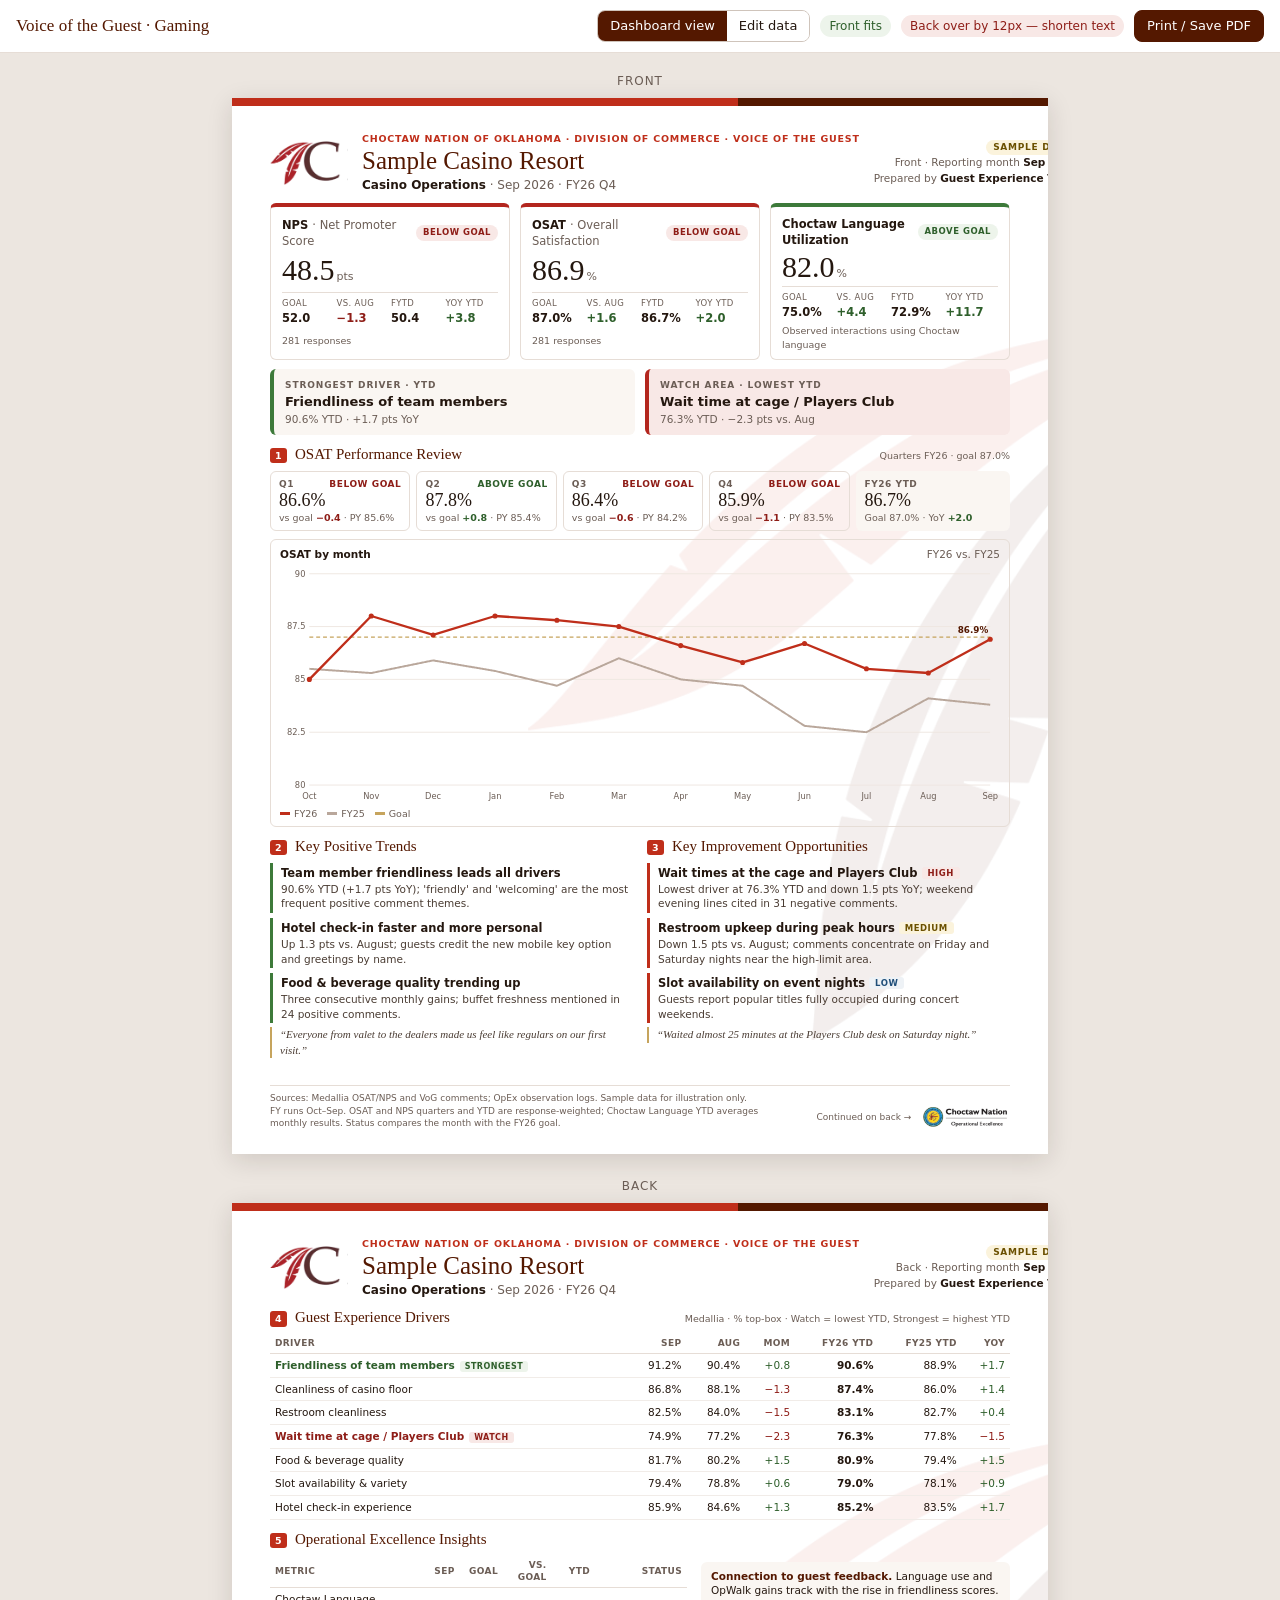
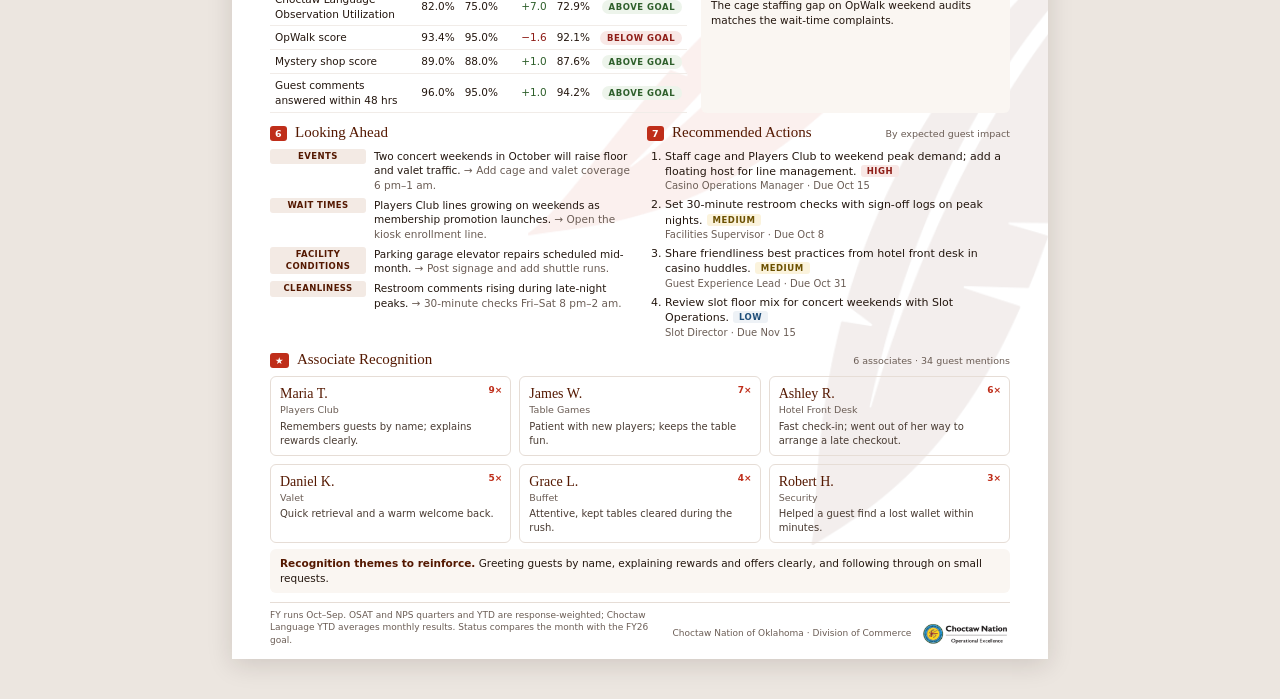
==== commit d2ee3b0c: "Apply Division of Commerce layout changes to Gaming VoG template - Header logo is now the Choctaw C " ====
--- a/choctaw-nation/dashboards/gaming-voice-of-guest.html
+++ b/choctaw-nation/dashboards/gaming-voice-of-guest.html
@@ -7,7 +7,7 @@
 <script>document.documentElement.classList.remove("no-js");</script>
 <style>
   /*
-   * Choctaw Nation of Oklahoma | Gaming (Casino / Hospitality) | Voice of the Guest One-Page Summary
+   * Choctaw Nation of Oklahoma | Division of Commerce | Gaming (Casino / Hospitality) | Voice of the Guest Summary
    * Two-sided US Letter template: front = performance summary, back = operations, outlook and associate recognition.
    * Self-contained: the feathers mark is embedded at the bottom of the file. Guide: gaming-voice-of-guest.md.
    */
@@ -32,6 +32,7 @@
   }
   * { box-sizing: border-box; }
   html, body { margin: 0; }
+  html { -webkit-text-size-adjust: 100%; text-size-adjust: 100%; }
   body { background: var(--canvas); color: var(--ink); font-family: var(--sans); font-size: 12px; line-height: 1.4; }
   button, input, select, textarea { font: inherit; color: inherit; }
   h1, h2, h3, p, ul, ol { margin: 0; }
@@ -76,14 +77,17 @@
   body.editing .sheet.overflowing { outline: 3px solid var(--below); }
 
   /* ---------------- Sheet components ---------------- */
+  /* Feathers mark as a faint page background; content sits above it. */
+  .wm { position: absolute; right: -40px; top: 230px; width: 560px; height: auto; opacity: .07; pointer-events: none; user-select: none; }
+  .sheet > :not(.wm):not(.band) { position: relative; z-index: 1; }
   .band { position: absolute; left: 0; right: 0; top: 0; height: 8px; background: linear-gradient(90deg, var(--red) 0 62%, var(--umber) 62%); }
   .head { display: grid; grid-template-columns: auto 1fr auto; gap: 14px; align-items: center; padding-top: 4px; }
-  .head img { width: 44px; height: auto; display: block; }
-  .eyebrow { font-size: 9.5px; letter-spacing: .14em; text-transform: uppercase; color: var(--red); font-weight: 600; }
+  .head img { width: 78px; height: auto; display: block; }
+  .eyebrow { font-size: 9.5px; letter-spacing: .08em; text-transform: uppercase; color: var(--red); font-weight: 600; white-space: nowrap; }
   .head h1 { font-family: var(--serif); font-weight: 400; font-size: 25px; line-height: 1.1; color: var(--umber); margin-top: 2px; }
   .head .sub { font-size: 12px; color: var(--muted); margin-top: 2px; }
   .head .sub b { color: var(--ink); font-weight: 600; }
-  .meta { text-align: right; font-size: 10.5px; color: var(--muted); line-height: 1.5; }
+  .meta { text-align: right; font-size: 10.5px; color: var(--muted); line-height: 1.5; white-space: nowrap; }
   .meta b { color: var(--ink); font-weight: 600; }
   .sample { display: inline-block; padding: 1px 7px; border-radius: 999px; background: var(--at-tint); color: var(--at-text); font-size: 9px; letter-spacing: .08em; text-transform: uppercase; font-weight: 600; }
   .rule { height: 1px; background: var(--line); }
@@ -174,7 +178,9 @@
   .person .ct { position: absolute; right: 8px; top: 7px; font-size: 9px; font-weight: 700; color: var(--red); }
   .person p { font-size: 10px; margin-top: 3px; color: #4A3C33; }
   .sheet-foot { margin-top: auto; display: flex; justify-content: space-between; align-items: flex-end; gap: 12px; border-top: 1px solid var(--line); padding-top: 6px; font-size: 9px; color: var(--muted); }
-  .sheet-foot .notes { white-space: pre-line; max-width: 75%; }
+  .sheet-foot .notes { white-space: pre-line; max-width: 68%; }
+  .foot-right { display: flex; align-items: center; gap: 10px; white-space: nowrap; }
+  .foot-right img { height: 26px; width: auto; }
 
   /* ---------------- Editor ---------------- */
   .editor { display: none; position: sticky; top: 64px; max-height: calc(100vh - 84px); overflow: auto; background: #fff; border-radius: 10px; box-shadow: 0 6px 24px rgb(36 23 15 / .12); padding: 14px; font-size: 13px; }
@@ -198,6 +204,13 @@
   table.g input { padding: 3px 5px; }
   .warnline { color: var(--below-text); font-size: 12px; }
 
+  /* Supersample mode (html.supersample): used when the browser enforces a minimum font size, e.g. Safari's "Never use
+   * font sizes smaller than". buildSupersampleStyles() doubles every sheet size so no text falls under the minimum, and
+   * the sheet is scaled back down with a transform, which the minimum doesn't apply to. */
+  .supersample .sheet-frame { overflow: hidden; }
+  .supersample .sheet { transform-origin: 0 0; }
+  .notice.font.show { display: block; }
+
   @media screen and (max-width: 1320px) {
     body.editing .stage { grid-template-columns: minmax(0, 1fr); }
     .editor { position: static; max-height: none; }
@@ -212,6 +225,9 @@
     .sheet-frame { width: auto; height: auto !important; }
     .sheet { zoom: 1 !important; box-shadow: none; outline: none !important; break-after: page; page-break-after: always; }
     .sheet-frame:last-child .sheet { break-after: auto; page-break-after: auto; }
+    .supersample .sheet { zoom: 1 !important; transform: scale(.5) !important; break-after: auto; page-break-after: auto; }
+    .supersample .sheet-frame { width: 816px; height: 1056px !important; overflow: hidden; break-after: page; page-break-after: always; }
+    .supersample .sheet-frame:last-child { break-after: auto; page-break-after: auto; }
     * { -webkit-print-color-adjust: exact; print-color-adjust: exact; }
   }
 </style>
@@ -230,21 +246,33 @@
 </div>
 <p class="notice nojs" role="status"><b>Preview only.</b> This viewer isn't running the template's scripts, so you're seeing the sample pages and can't edit. Download the file and open it in Chrome, Edge or Safari on a computer to use Edit data, live calculations and Print.</p>
 <p class="notice error" id="loadError" role="alert"></p>
+<p class="notice error font" id="fontNotice" role="status"><b>Your browser is enlarging small text, so the pages overflow.</b> Turn off its minimum font size and reload: in Safari, Settings → Advanced → clear “Never use font sizes smaller than”; in Chrome or Edge, Settings → Appearance → Customize fonts → set Minimum font size to the smallest.</p>
 
 <div class="stage">
   <div class="sheets">
     <div class="sheet-label">Front</div>
-    <div class="sheet-frame"><article class="sheet" id="front" aria-label="Front page"><!-- static-preview:front --><div class="band"></div>
+    <div class="sheet-frame"><article class="sheet" id="front" aria-label="Front page"><!-- static-preview:front --><img class="wm" src="[data-uri]" alt=""><div class="band"></div>
   <header class="head">
-    <img src="[data-uri]" alt="">
+    <img src="[data-uri]" alt="">
     <div>
-      <p class="eyebrow">Choctaw Nation of Oklahoma · Gaming · Voice of the Guest</p>
+      <p class="eyebrow">Choctaw Nation of Oklahoma · Division of Commerce · Voice of the Guest</p>
       <h1>Sample Casino Resort</h1>
-      <p class="sub"><b>Casino Operations</b> · One-Page Summary · Sep 2026 · FY26 Q4</p>
+      <p class="sub"><b>Casino Operations</b> · Sep 2026 · FY26 Q4</p>
     </div>
     <div class="meta"><span class="sample">Sample data</span><br>Front · Reporting month <b>Sep 2026</b><br>Prepared by <b>Guest Experience Team</b></div>
   </header>
     <div class="kpis">
+    <div class="kpi below">
+      <div class="kpi-top"><span class="kpi-name">NPS <span style="font-weight:400;color:var(--muted)">· Net Promoter Score</span></span><span class="pill below">Below goal</span></div>
+      <div class="kpi-val">48.5<small>pts</small></div>
+      <div class="kpi-grid">
+        <div><span>Goal</span><b>52.0</b></div>
+        <div><span>vs. Aug</span><b class="neg">−1.3</b></div>
+        <div><span>FYTD</span><b>50.4</b></div>
+        <div><span>YoY YTD</span><b class="pos">+3.8</b></div>
+      </div>
+      <div class="kpi-note">281 responses</div>
+    </div>
     <div class="kpi below">
       <div class="kpi-top"><span class="kpi-name">OSAT <span style="font-weight:400;color:var(--muted)">· Overall Satisfaction</span></span><span class="pill below">Below goal</span></div>
       <div class="kpi-val">86.9<small>%</small></div>
@@ -253,17 +281,6 @@
         <div><span>vs. Aug</span><b class="pos">+1.6</b></div>
         <div><span>FYTD</span><b>86.7%</b></div>
         <div><span>YoY YTD</span><b class="pos">+2.0</b></div>
-      </div>
-      <div class="kpi-note">281 responses</div>
-    </div>
-    <div class="kpi below">
-      <div class="kpi-top"><span class="kpi-name">NPS <span style="font-weight:400;color:var(--muted)">· Net Promoter Score</span></span><span class="pill below">Below goal</span></div>
-      <div class="kpi-val">48.5<small>pts</small></div>
-      <div class="kpi-grid">
-        <div><span>Goal</span><b>52.0</b></div>
-        <div><span>vs. Aug</span><b class="neg">−1.3</b></div>
-        <div><span>FYTD</span><b>50.4</b></div>
-        <div><span>YoY YTD</span><b class="pos">+3.8</b></div>
       </div>
       <div class="kpi-note">281 responses</div>
     </div>
@@ -278,13 +295,11 @@
       </div>
       <div class="kpi-note">Observed interactions using Choctaw language</div>
     </div></div>
-    <section class="sec"><h2><span class="num">1</span>Executive Summary<span class="hint">Auto-generated</span></h2>
-      <ul class="bullets"><li>OSAT 86.9% — below goal (87.0%), +1.6 pts vs. Aug, FYTD 86.7% (+2.0 pts YoY).</li><li>NPS 48.5 — below goal (52.0), −1.3 pts vs. Aug, FYTD 50.4 (+3.8 pts YoY).</li><li>Strongest driver YTD: Friendliness of team members (90.6%); watch area: Wait time at cage / Players Club (76.3%).</li><li>Choctaw Language Observation Utilization 82.0%, above goal.</li><li>Top opportunity: Wait times at the cage and Players Club.</li></ul></section>
     <div class="insights">
       <div class="insight"><div><span>Strongest driver · YTD</span><b>Friendliness of team members</b><em>90.6% YTD · +1.7 pts YoY</em></div></div>
       <div class="insight watch"><div><span>Watch area · lowest YTD</span><b>Wait time at cage / Players Club</b><em>76.3% YTD · −2.3 pts vs. Aug</em></div></div>
     </div>
-    <section class="sec"><h2><span class="num">4</span>OSAT Performance Review<span class="hint">Quarters FY26 · goal 87.0%</span></h2>
+    <section class="sec"><h2><span class="num">1</span>OSAT Performance Review<span class="hint">Quarters FY26 · goal 87.0%</span></h2>
       <div class="quarters"><div class="q ">
       <div class="ql"><span>Q1</span><span class="neg">Below goal</span></div>
       <div class="qv">86.6%</div>
@@ -302,12 +317,8 @@
       <div class="qv">85.9%</div>
       <div class="qs">vs goal <b class="neg">−1.1</b> · PY 83.5%</div>
     </div><div class="q ytd"><div class="ql"><span>FY26 YTD</span></div><div class="qv">86.7%</div><div class="qs">Goal 87.0% · YoY <b class="pos">+2.0</b></div></div></div>
-      <div class="cols-73">
-        <div class="chart-card"><h3>OSAT by month <span>FY26 vs. FY25</span></h3><svg viewBox="0 0 420 150" role="img" aria-label="OSAT by month, FY26 vs FY25" style="font-family:Segoe UI, system-ui, -apple-system, Helvetica Neue, Arial, sans-serif"><line x1="30" x2="412" y1="128" y2="128" stroke="#EFE8E2"></line><text x="26" y="131" text-anchor="end" font-size="8.5" fill="#6B5D55">80</text><line x1="30" x2="412" y1="98.5" y2="98.5" stroke="#EFE8E2"></line><text x="26" y="101.5" text-anchor="end" font-size="8.5" fill="#6B5D55">82.5</text><line x1="30" x2="412" y1="69" y2="69" stroke="#EFE8E2"></line><text x="26" y="72" text-anchor="end" font-size="8.5" fill="#6B5D55">85</text><line x1="30" x2="412" y1="39.5" y2="39.5" stroke="#EFE8E2"></line><text x="26" y="42.5" text-anchor="end" font-size="8.5" fill="#6B5D55">87.5</text><line x1="30" x2="412" y1="10" y2="10" stroke="#EFE8E2"></line><text x="26" y="13" text-anchor="end" font-size="8.5" fill="#6B5D55">90</text><text x="30" y="142" text-anchor="middle" font-size="8.5" fill="#6B5D55">Oct</text><text x="64.72727272727272" y="142" text-anchor="middle" font-size="8.5" fill="#6B5D55">Nov</text><text x="99.45454545454545" y="142" text-anchor="middle" font-size="8.5" fill="#6B5D55">Dec</text><text x="134.1818181818182" y="142" text-anchor="middle" font-size="8.5" fill="#6B5D55">Jan</text><text x="168.9090909090909" y="142" text-anchor="middle" font-size="8.5" fill="#6B5D55">Feb</text><text x="203.63636363636363" y="142" text-anchor="middle" font-size="8.5" fill="#6B5D55">Mar</text><text x="238.36363636363637" y="142" text-anchor="middle" font-size="8.5" fill="#6B5D55">Apr</text><text x="273.0909090909091" y="142" text-anchor="middle" font-size="8.5" fill="#6B5D55">May</text><text x="307.8181818181818" y="142" text-anchor="middle" font-size="8.5" fill="#6B5D55">Jun</text><text x="342.54545454545456" y="142" text-anchor="middle" font-size="8.5" fill="#6B5D55">Jul</text><text x="377.27272727272725" y="142" text-anchor="middle" font-size="8.5" fill="#6B5D55">Aug</text><text x="412" y="142" text-anchor="middle" font-size="8.5" fill="#6B5D55">Sep</text><line x1="30" x2="412" y1="45.4" y2="45.4" stroke="#C6A45D" stroke-width="1.5" stroke-dasharray="4 3"></line><path d="M30.0 63.1 L64.7 65.5 L99.5 58.4 L134.2 64.3 L168.9 72.5 L203.6 57.2 L238.4 69.0 L273.1 72.5 L307.8 95.0 L342.5 98.5 L377.3 79.6 L412.0 83.2 " fill="none" stroke="#B9A79B" stroke-width="2" stroke-dasharray="1 0"></path><path d="M30.0 69.0 L64.7 33.6 L99.5 44.2 L134.2 33.6 L168.9 36.0 L203.6 39.5 L238.4 50.1 L273.1 59.6 L307.8 48.9 L342.5 63.1 L377.3 65.5 L412.0 46.6 " fill="none" stroke="#BF2E1A" stroke-width="2.4" stroke-linejoin="round"></path><circle cx="30" cy="69" r="2.6" fill="#BF2E1A"></circle><circle cx="64.72727272727272" cy="33.6" r="2.6" fill="#BF2E1A"></circle><circle cx="99.45454545454545" cy="44.22000000000007" r="2.6" fill="#BF2E1A"></circle><circle cx="134.1818181818182" cy="33.6" r="2.6" fill="#BF2E1A"></circle><circle cx="168.9090909090909" cy="35.960000000000036" r="2.6" fill="#BF2E1A"></circle><circle cx="203.63636363636363" cy="39.5" r="2.6" fill="#BF2E1A"></circle><circle cx="238.36363636363637" cy="50.12000000000007" r="2.6" fill="#BF2E1A"></circle><circle cx="273.0909090909091" cy="59.56000000000003" r="2.6" fill="#BF2E1A"></circle><circle cx="307.8181818181818" cy="48.93999999999997" r="2.6" fill="#BF2E1A"></circle><circle cx="342.54545454545456" cy="63.1" r="2.6" fill="#BF2E1A"></circle><circle cx="377.27272727272725" cy="65.46000000000004" r="2.6" fill="#BF2E1A"></circle><circle cx="412" cy="46.579999999999934" r="2.6" fill="#BF2E1A"></circle><text x="410" y="40.579999999999934" text-anchor="end" font-size="9" font-weight="700" fill="#541800">86.9%</text></svg>
+      <div class="chart-card"><h3>OSAT by month <span>FY26 vs. FY25</span></h3><svg viewBox="0 0 736 250" role="img" aria-label="OSAT by month, FY26 vs FY25" style="font-family:Segoe UI, system-ui, -apple-system, Helvetica Neue, Arial, sans-serif"><line x1="30" x2="726" y1="228" y2="228" stroke="#EFE8E2"></line><text x="26" y="231" text-anchor="end" font-size="8.5" fill="#6B5D55">80</text><line x1="30" x2="726" y1="174" y2="174" stroke="#EFE8E2"></line><text x="26" y="177" text-anchor="end" font-size="8.5" fill="#6B5D55">82.5</text><line x1="30" x2="726" y1="120" y2="120" stroke="#EFE8E2"></line><text x="26" y="123" text-anchor="end" font-size="8.5" fill="#6B5D55">85</text><line x1="30" x2="726" y1="66" y2="66" stroke="#EFE8E2"></line><text x="26" y="69" text-anchor="end" font-size="8.5" fill="#6B5D55">87.5</text><line x1="30" x2="726" y1="12" y2="12" stroke="#EFE8E2"></line><text x="26" y="15" text-anchor="end" font-size="8.5" fill="#6B5D55">90</text><text x="30" y="242" text-anchor="middle" font-size="8.5" fill="#6B5D55">Oct</text><text x="93.27272727272728" y="242" text-anchor="middle" font-size="8.5" fill="#6B5D55">Nov</text><text x="156.54545454545456" y="242" text-anchor="middle" font-size="8.5" fill="#6B5D55">Dec</text><text x="219.8181818181818" y="242" text-anchor="middle" font-size="8.5" fill="#6B5D55">Jan</text><text x="283.0909090909091" y="242" text-anchor="middle" font-size="8.5" fill="#6B5D55">Feb</text><text x="346.3636363636364" y="242" text-anchor="middle" font-size="8.5" fill="#6B5D55">Mar</text><text x="409.6363636363636" y="242" text-anchor="middle" font-size="8.5" fill="#6B5D55">Apr</text><text x="472.90909090909093" y="242" text-anchor="middle" font-size="8.5" fill="#6B5D55">May</text><text x="536.1818181818182" y="242" text-anchor="middle" font-size="8.5" fill="#6B5D55">Jun</text><text x="599.4545454545455" y="242" text-anchor="middle" font-size="8.5" fill="#6B5D55">Jul</text><text x="662.7272727272727" y="242" text-anchor="middle" font-size="8.5" fill="#6B5D55">Aug</text><text x="726" y="242" text-anchor="middle" font-size="8.5" fill="#6B5D55">Sep</text><line x1="30" x2="726" y1="76.8" y2="76.8" stroke="#C6A45D" stroke-width="1.5" stroke-dasharray="4 3"></line><path d="M30.0 109.2 L93.3 113.5 L156.5 100.6 L219.8 111.4 L283.1 126.5 L346.4 98.4 L409.6 120.0 L472.9 126.5 L536.2 167.5 L599.5 174.0 L662.7 139.4 L726.0 145.9 " fill="none" stroke="#B9A79B" stroke-width="2" stroke-dasharray="1 0"></path><path d="M30.0 120.0 L93.3 55.2 L156.5 74.6 L219.8 55.2 L283.1 59.5 L346.4 66.0 L409.6 85.4 L472.9 102.7 L536.2 83.3 L599.5 109.2 L662.7 113.5 L726.0 79.0 " fill="none" stroke="#BF2E1A" stroke-width="2.4" stroke-linejoin="round"></path><circle cx="30" cy="120" r="2.6" fill="#BF2E1A"></circle><circle cx="93.27272727272728" cy="55.2" r="2.6" fill="#BF2E1A"></circle><circle cx="156.54545454545456" cy="74.64000000000013" r="2.6" fill="#BF2E1A"></circle><circle cx="219.8181818181818" cy="55.2" r="2.6" fill="#BF2E1A"></circle><circle cx="283.0909090909091" cy="59.52000000000006" r="2.6" fill="#BF2E1A"></circle><circle cx="346.3636363636364" cy="66" r="2.6" fill="#BF2E1A"></circle><circle cx="409.6363636363636" cy="85.44000000000013" r="2.6" fill="#BF2E1A"></circle><circle cx="472.90909090909093" cy="102.72000000000006" r="2.6" fill="#BF2E1A"></circle><circle cx="536.1818181818182" cy="83.27999999999994" r="2.6" fill="#BF2E1A"></circle><circle cx="599.4545454545455" cy="109.2" r="2.6" fill="#BF2E1A"></circle><circle cx="662.7272727272727" cy="113.52000000000007" r="2.6" fill="#BF2E1A"></circle><circle cx="726" cy="78.95999999999988" r="2.6" fill="#BF2E1A"></circle><text x="724" y="72.95999999999988" text-anchor="end" font-size="9" font-weight="700" fill="#541800">86.9%</text></svg>
           <div class="legend"><span><i style="background:#BF2E1A"></i>FY26</span><span><i style="background:#B9A79B"></i>FY25</span><span><i style="background:#C6A45D"></i>Goal</span></div></div>
-        <div class="chart-card"><h3>Quarter vs. prior quarter</h3><svg viewBox="0 0 300 150" role="img" aria-label="Quarter vs. prior quarter" style="font-family:Segoe UI, system-ui, -apple-system, Helvetica Neue, Arial, sans-serif"><line x1="6" x2="294" y1="120" y2="120" stroke="#CDBFB5"></line><rect x="20" y="30.145484300666034" width="30" height="89.85451569933397" rx="2" fill="#C9B6A9"></rect><text x="35" y="27.145484300666034" text-anchor="middle" font-size="9" font-weight="600" fill="#24170F">86.4</text><rect x="58" y="30.708114025085514" width="30" height="89.29188597491449" rx="2" fill="#541800"></rect><text x="73" y="27.708114025085514" text-anchor="middle" font-size="9" font-weight="600" fill="#24170F">85.9</text><text x="54" y="133" text-anchor="middle" font-size="9.5" font-weight="600" fill="#24170F">OSAT</text><text x="54" y="145" text-anchor="middle" font-size="9" font-weight="700" fill="#8E1D17">−0.5</text><rect x="116" y="68.83229686013321" width="30" height="51.16770313986679" rx="2" fill="#C9B6A9"></rect><text x="131" y="65.83229686013321" text-anchor="middle" font-size="9" font-weight="600" fill="#24170F">49.2</text><rect x="154" y="69.318677309008" width="30" height="50.681322690992005" rx="2" fill="#541800"></rect><text x="169" y="66.318677309008" text-anchor="middle" font-size="9" font-weight="600" fill="#24170F">48.7</text><text x="150" y="133" text-anchor="middle" font-size="9.5" font-weight="600" fill="#24170F">NPS</text><text x="150" y="145" text-anchor="middle" font-size="9" font-weight="700" fill="#8E1D17">−0.5</text><rect x="212" y="41.93066666666667" width="30" height="78.06933333333333" rx="2" fill="#C9B6A9"></rect><text x="227" y="38.93066666666667" text-anchor="middle" font-size="9" font-weight="600" fill="#24170F">75.1</text><rect x="250" y="38.32533333333333" width="30" height="81.67466666666667" rx="2" fill="#541800"></rect><text x="265" y="35.32533333333333" text-anchor="middle" font-size="9" font-weight="600" fill="#24170F">78.5</text><text x="246" y="133" text-anchor="middle" font-size="9.5" font-weight="600" fill="#24170F">Choctaw Lang.</text><text x="246" y="145" text-anchor="middle" font-size="9" font-weight="700" fill="#2E5F2B">+3.5</text></svg>
-          <div class="legend"><span><i class="box" style="background:#C9B6A9"></i>Q3 FY26</span><span><i class="box" style="background:#541800"></i>Q4 FY26</span><span>Change below bars</span></div></div>
-      </div>
     </section>
     <div class="cols2">
       <section class="sec"><h2><span class="num">2</span>Key Positive Trends</h2>
@@ -320,15 +331,15 @@
       </section>
     </div>
     <footer class="sheet-foot"><div class="notes">Sources: Medallia OSAT/NPS and VoG comments; OpEx observation logs. Sample data for illustration only.
-FY runs Oct–Sep. OSAT and NPS quarters and YTD are response-weighted; Choctaw Language YTD averages monthly results. Status compares the month with the FY26 goal.</div><div>Continued on back →</div></footer><!-- /static-preview --></article></div>
+FY runs Oct–Sep. OSAT and NPS quarters and YTD are response-weighted; Choctaw Language YTD averages monthly results. Status compares the month with the FY26 goal.</div><div class="foot-right">Continued on back →<img src="[data-uri]" alt="Choctaw Nation Operational Excellence"></div></footer><!-- /static-preview --></article></div>
     <div class="sheet-label">Back</div>
-    <div class="sheet-frame"><article class="sheet" id="back" aria-label="Back page"><!-- static-preview:back --><div class="band"></div>
+    <div class="sheet-frame"><article class="sheet" id="back" aria-label="Back page"><!-- static-preview:back --><img class="wm" src="[data-uri]" alt=""><div class="band"></div>
   <header class="head">
-    <img src="[data-uri]" alt="">
+    <img src="[data-uri]" alt="">
     <div>
-      <p class="eyebrow">Choctaw Nation of Oklahoma · Gaming · Voice of the Guest · continued</p>
+      <p class="eyebrow">Choctaw Nation of Oklahoma · Division of Commerce · Voice of the Guest</p>
       <h1>Sample Casino Resort</h1>
-      <p class="sub"><b>Casino Operations</b> · One-Page Summary · Sep 2026 · FY26 Q4</p>
+      <p class="sub"><b>Casino Operations</b> · Sep 2026 · FY26 Q4</p>
     </div>
     <div class="meta"><span class="sample">Sample data</span><br>Back · Reporting month <b>Sep 2026</b><br>Prepared by <b>Guest Experience Team</b></div>
   </header>
@@ -364,7 +375,7 @@
         
       <div class="callout"><b>Recognition themes to reinforce.</b> Greeting guests by name, explaining rewards and offers clearly, and following through on small requests.</div>
     </section>
-    <footer class="sheet-foot"><div class="notes">FY runs Oct–Sep. OSAT and NPS quarters and YTD are response-weighted; Choctaw Language YTD averages monthly results. Status compares the month with the FY26 goal.</div><div>Choctaw Nation of Oklahoma · Gaming</div></footer><!-- /static-preview --></article></div>
+    <footer class="sheet-foot"><div class="notes">FY runs Oct–Sep. OSAT and NPS quarters and YTD are response-weighted; Choctaw Language YTD averages monthly results. Status compares the month with the FY26 goal.</div><div class="foot-right">Choctaw Nation of Oklahoma · Division of Commerce<img src="[data-uri]" alt="Choctaw Nation Operational Excellence"></div></footer><!-- /static-preview --></article></div>
   </div>
   <aside class="editor" id="editor" aria-label="Edit data"></aside>
 </div>
@@ -387,19 +398,14 @@
 const MONTH_NAMES = ["Jan", "Feb", "Mar", "Apr", "May", "Jun", "Jul", "Aug", "Sep", "Oct", "Nov", "Dec"];
 const FISCAL_ORDER = [10, 11, 12, 1, 2, 3, 4, 5, 6, 7, 8, 9];
 // Core KPI cards. OSAT and NPS can carry monthly response counts so quarters and YTD are response-weighted.
+// Array order is the card order on the page: NPS, OSAT, Choctaw Language.
 const KPIS = [
+  { key: "nps", label: "NPS", long: "Net Promoter Score", unit: "pts", counts: true, desc: "% promoters − % detractors" },
   { key: "osat", label: "OSAT", long: "Overall Satisfaction", unit: "%", counts: true, desc: "Medallia OSAT, % top-box" },
-  { key: "nps", label: "NPS", long: "Net Promoter Score", unit: "pts", counts: true, desc: "% promoters − % detractors" },
   { key: "clo", label: "Choctaw Language Observation Utilization", long: "Choctaw Language Observation Utilization", unit: "%", counts: false, desc: "Observed interactions using Choctaw language" }
 ];
 const RISK_CATEGORIES = ["Events", "Cleanliness", "Wait times", "Service quality", "Communication", "Facility conditions", "Other"];
 const IMPACTS = ["High", "Medium", "Low"];
-const COMPARE_MODES = {
-  month: "Month vs. prior month",
-  quarter: "Quarter vs. prior quarter",
-  fy: "FYTD vs. prior FYTD"
-};
-
 /* =========================================================================
  * Period helpers — "YYYY-MM"; fiscal year N runs Oct (N-1) – Sep N; Q1 = Oct–Dec
  * ========================================================================= */
@@ -455,9 +461,8 @@
   const now = new Date();
   return {
     version: 1, sample: false,
-    report: { property: "", department: "", preparedBy: "", month: keyOf(now.getFullYear(), now.getMonth() + 1), trendMetric: "osat", compare: "month", footer: "" },
+    report: { property: "", department: "", preparedBy: "", month: keyOf(now.getFullYear(), now.getMonth() + 1), trendMetric: "osat", footer: "" },
     kpis: Object.fromEntries(KPIS.map(k => [k.key, { goals: {}, months: {} }])),
-    summaryOverride: "",
     drivers: [], positives: [], opportunities: [], quotes: { positive: "", negative: "" },
     opexMetrics: [], opexConnection: "",
     risks: [], actions: [], recognition: [], recognitionThemes: ""
@@ -477,7 +482,6 @@
   for (const key of ["drivers", "positives", "opportunities", "opexMetrics", "risks", "actions", "recognition"]) if (!Array.isArray(out[key])) out[key] = [];
   if (!/^\d{4}-(0[1-9]|1[0-2])$/.test(out.report.month)) out.report.month = base.report.month;
   if (!KPIS.some(k => k.key === out.report.trendMetric)) out.report.trendMetric = "osat";
-  if (!COMPARE_MODES[out.report.compare]) out.report.compare = "month";
   return out;
 }
 function save() { try { localStorage.setItem(STORAGE_KEY, JSON.stringify(state)); } catch (e) { /* storage unavailable */ } }
@@ -535,24 +539,6 @@
 /* =========================================================================
  * Narrative
  * ========================================================================= */
-function autoSummary(m) {
-  const out = [];
-  for (const k of m.kpis.slice(0, 2)) {
-    if (k.month === null) continue;
-    let s = `${k.label} ${fmt(k.month, k.unit)}`;
-    const parts = [];
-    if (k.status) parts.push(`${STATUS[k.status].toLowerCase()} (${fmt(k.goal, k.unit)})`);
-    if (k.mom !== null) parts.push(`${fmtDelta(k.mom)} pts vs. ${monthName(m.P)}`);
-    if (k.ytd !== null) parts.push(`FYTD ${fmt(k.ytd, k.unit)}${k.yoy !== null ? ` (${fmtDelta(k.yoy)} pts YoY)` : ""}`);
-    out.push(s + (parts.length ? " — " + parts.join(", ") + "." : "."));
-  }
-  if (m.strongest && m.watch && m.strongest !== m.watch) out.push(`Strongest driver YTD: ${m.strongest.name} (${fmt(m.strongest.ytd, "%")}); watch area: ${m.watch.name} (${fmt(m.watch.ytd, "%")}).`);
-  const clo = m.kpis[2];
-  if (clo.month !== null) out.push(`Choctaw Language Observation Utilization ${fmt(clo.month, "%")}${clo.status ? `, ${STATUS[clo.status].toLowerCase()}` : ""}.`);
-  const high = state.opportunities.find(o => o.impact === "High" && (o.title || "").trim());
-  if (high && out.length < 5) out.push(`Top opportunity: ${high.title.trim()}.`);
-  return out.length ? out.slice(0, 5) : ["Enter this month's results in Edit data to generate the executive summary."];
-}
 const lines = t => String(t || "").split("\n").map(s => s.trim()).filter(Boolean);
 
 /* =========================================================================
@@ -564,7 +550,7 @@
   const cyKeys = fyMonths(m.fy), pyKeys = fyMonths(m.fy - 1);
   const cy = cyKeys.map(c => c <= m.M ? val(agg(key, [c])) : null), py = pyKeys.map(c => val(agg(key, [c])));
   const goal = goalFor(key, m.fy);
-  const W = 420, H = 150, L = 30, R = 8, T = 10, B = 22;
+  const W = 736, H = 250, L = 30, R = 10, T = 12, B = 22;
   const all = [...cy, ...py, goal].filter(v => v !== null);
   if (!all.length) return `<svg viewBox="0 0 ${W} ${H}"><text x="${W / 2}" y="${H / 2}" text-anchor="middle" font-size="11" fill="#6B5D55" style="${FONT}">No monthly ${k.label} data</text></svg>`;
   let lo = Math.floor((Math.min(...all) - 2) / 5) * 5, hi = Math.ceil((Math.max(...all) + 2) / 5) * 5;
@@ -585,53 +571,18 @@
   return `<svg viewBox="0 0 ${W} ${H}" role="img" aria-label="${esc(desc)}" style="${FONT}">${s}</svg>`;
 }
 
-function comparison(m) {
-  const mode = state.report.compare;
-  let a, b, aLabel, bLabel;
-  if (mode === "quarter") {
-    const q1 = lastCompleteQuarter(m.M), q0 = prevQuarter(q1);
-    a = quarterKeys(q0.fy, q0.q); b = quarterKeys(q1.fy, q1.q); aLabel = qLabel(q0); bLabel = qLabel(q1);
-  } else if (mode === "fy") {
-    b = fytdKeys(m.M); a = sameMonthsPriorYear(b); bLabel = `${fyLabel(m.fy)} YTD`; aLabel = `${fyLabel(m.fy - 1)} YTD`;
-  } else {
-    a = [m.P]; b = [m.M]; aLabel = `${monthName(m.P)} ${parseKey(m.P).y}`; bLabel = `${monthName(m.M)} ${parseKey(m.M).y}`;
-  }
-  return { mode, aLabel, bLabel, rows: KPIS.map(k => ({ k, a: val(agg(k.key, a)), b: val(agg(k.key, b)) })) };
-}
-function compareChart(m) {
-  const c = comparison(m);
-  const W = 300, H = 150, L = 6, R = 6, T = 16, B = 30;
-  const vals = c.rows.flatMap(r => [r.a, r.b]).filter(v => v !== null);
-  const lo = Math.min(0, ...vals), hi = Math.max(100, ...vals);
-  const y = v => T + (hi - v) / (hi - lo) * (H - T - B);
-  const gw = (W - L - R) / 3, bw = 30;
-  let s = `<line x1="${L}" x2="${W - R}" y1="${y(0)}" y2="${y(0)}" stroke="#CDBFB5"/>`;
-  c.rows.forEach((r, i) => {
-    const cx = L + gw * i + gw / 2;
-    [[r.a, "#C9B6A9", cx - bw - 4], [r.b, "#541800", cx + 4]].forEach(([v, color, x0]) => {
-      if (v === null) return;
-      const top = Math.min(y(v), y(0)), h = Math.max(1.5, Math.abs(y(v) - y(0)));
-      s += `<rect x="${x0}" y="${top}" width="${bw}" height="${h}" rx="2" fill="${color}"/><text x="${x0 + bw / 2}" y="${(v >= 0 ? top : top + h + 9) - 3}" text-anchor="middle" font-size="9" font-weight="600" fill="#24170F">${fmt(v)}</text>`;
-    });
-    const d = r.a !== null && r.b !== null ? r.b - r.a : null;
-    s += `<text x="${cx}" y="${H - 17}" text-anchor="middle" font-size="9.5" font-weight="600" fill="#24170F">${r.k.key === "clo" ? "Choctaw Lang." : r.k.label}</text>`;
-    s += `<text x="${cx}" y="${H - 5}" text-anchor="middle" font-size="9" font-weight="700" fill="${d === null ? "#6B5D55" : r1(d) > 0 ? "#2E5F2B" : r1(d) < 0 ? "#8E1D17" : "#6B5D55"}">${fmtDelta(d)}</text>`;
-  });
-  return { c, svg: `<svg viewBox="0 0 ${W} ${H}" role="img" aria-label="${esc(COMPARE_MODES[c.mode])}" style="${FONT}">${s}</svg>` };
-}
-
 /* =========================================================================
  * Rendering — front
  * ========================================================================= */
 function header(m, side) {
   const r = state.report;
-  return `<div class="band"></div>
+  return `<img class="wm" src="${FEATHERS}" alt=""><div class="band"></div>
   <header class="head">
     <img src="${LOGO}" alt="">
     <div>
-      <p class="eyebrow">Choctaw Nation of Oklahoma · Gaming · Voice of the Guest${side === "back" ? " · continued" : ""}</p>
+      <p class="eyebrow">Choctaw Nation of Oklahoma · Division of Commerce · Voice of the Guest</p>
       <h1>${esc(r.property.trim() || "Property / Location")}</h1>
-      <p class="sub">${r.department.trim() ? `<b>${esc(r.department)}</b> · ` : ""}One-Page Summary · ${monthName(m.M)} ${parseKey(m.M).y} · ${fyLabel(m.fy)} Q${quarterOf(m.M)}</p>
+      <p class="sub">${r.department.trim() ? `<b>${esc(r.department)}</b> · ` : ""}${monthName(m.M)} ${parseKey(m.M).y} · ${fyLabel(m.fy)} Q${quarterOf(m.M)}</p>
     </div>
     <div class="meta">${state.sample ? `<span class="sample">Sample data</span><br>` : ""}${side === "front" ? "Front" : "Back"} · Reporting month <b>${monthName(m.M)} ${parseKey(m.M).y}</b>${r.preparedBy.trim() ? `<br>Prepared by <b>${esc(r.preparedBy)}</b>` : ""}</div>
   </header>`;
@@ -651,7 +602,7 @@
     </div>`).join("")}</div>`;
 }
 function quarterTiles(m) {
-  const key = "osat", k = KPIS[0], cur = lastCompleteQuarter(m.M);
+  const key = "osat", k = KPIS.find(x => x.key === key);
   const tiles = [1, 2, 3, 4].map(q => {
     const keys = quarterKeys(m.fy, q).filter(c => c <= m.M);
     const started = keys.length > 0, partial = keys.length > 0 && keys.length < 3;
@@ -663,31 +614,23 @@
       <div class="qs">vs goal <b class="${deltaClass(v !== null && goal !== null ? v - goal : null)}">${fmtDelta(v !== null && goal !== null ? v - goal : null)}</b> · PY ${fmt(py, k.unit)}</div>
     </div>`;
   }).join("");
-  const o = m.kpis[0];
+  const o = m.kpis.find(k => k.key === "osat");
   return `<div class="quarters">${tiles}<div class="q ytd"><div class="ql"><span>${fyLabel(m.fy)} YTD</span></div><div class="qv">${fmt(o.ytd, "%")}</div><div class="qs">Goal ${fmt(o.goal, "%")} · YoY <b class="${deltaClass(o.yoy)}">${fmtDelta(o.yoy)}</b></div></div></div>`;
 }
 function renderFront(m) {
-  const sum = lines(state.summaryOverride).length ? lines(state.summaryOverride) : autoSummary(m);
   const tk = KPIS.find(k => k.key === state.report.trendMetric);
-  const cmp = compareChart(m);
   const pos = state.positives.filter(p => (p.title || "").trim()).slice(0, 5);
   const opp = state.opportunities.filter(p => (p.title || "").trim()).slice(0, 5);
   $("front").innerHTML = `${header(m, "front")}
     ${kpiCards(m)}
-    <section class="sec"><h2><span class="num">1</span>Executive Summary<span class="hint">${lines(state.summaryOverride).length ? "Edited" : "Auto-generated"}</span></h2>
-      <ul class="bullets">${sum.slice(0, 5).map(s => `<li>${esc(s)}</li>`).join("")}</ul></section>
     <div class="insights">
       <div class="insight"><div><span>Strongest driver · YTD</span><b>${m.strongest ? esc(m.strongest.name) : "—"}</b><em>${m.strongest ? `${fmt(m.strongest.ytd, "%")} YTD${m.strongest.yoy !== null ? ` · ${fmtDelta(m.strongest.yoy)} pts YoY` : ""}` : "Enter driver YTD scores"}</em></div></div>
       <div class="insight watch"><div><span>Watch area · lowest YTD</span><b>${m.watch ? esc(m.watch.name) : "—"}</b><em>${m.watch ? `${fmt(m.watch.ytd, "%")} YTD${m.watch.mom !== null ? ` · ${fmtDelta(m.watch.mom)} pts vs. ${monthName(m.P)}` : ""}` : "Enter driver YTD scores"}</em></div></div>
     </div>
-    <section class="sec"><h2><span class="num">4</span>OSAT Performance Review<span class="hint">Quarters ${fyLabel(m.fy)} · goal ${fmt(m.kpis[0].goal, "%")}</span></h2>
+    <section class="sec"><h2><span class="num">1</span>OSAT Performance Review<span class="hint">Quarters ${fyLabel(m.fy)} · goal ${fmt(m.kpis.find(k => k.key === "osat").goal, "%")}</span></h2>
       ${quarterTiles(m)}
-      <div class="cols-73">
-        <div class="chart-card"><h3>${esc(tk.label)} by month <span>${fyLabel(m.fy)} vs. ${fyLabel(m.fy - 1)}</span></h3>${trendChart(m)}
+      <div class="chart-card"><h3>${esc(tk.label)} by month <span>${fyLabel(m.fy)} vs. ${fyLabel(m.fy - 1)}</span></h3>${trendChart(m)}
           <div class="legend"><span><i style="background:#BF2E1A"></i>${fyLabel(m.fy)}</span><span><i style="background:#B9A79B"></i>${fyLabel(m.fy - 1)}</span><span><i style="background:#C6A45D"></i>Goal</span></div></div>
-        <div class="chart-card"><h3>${COMPARE_MODES[cmp.c.mode]}</h3>${cmp.svg}
-          <div class="legend"><span><i class="box" style="background:#C9B6A9"></i>${esc(cmp.c.aLabel)}</span><span><i class="box" style="background:#541800"></i>${esc(cmp.c.bLabel)}</span><span>Change below bars</span></div></div>
-      </div>
     </section>
     <div class="cols2">
       <section class="sec"><h2><span class="num">2</span>Key Positive Trends</h2>
@@ -710,10 +653,10 @@
   const fine = [];
   if (m.kpis.some(k => k.ytdApprox)) fine.push("*FYTD averaged from monthly values (response counts missing).");
   fine.push(`FY runs Oct–Sep. OSAT and NPS quarters and YTD are response-weighted; Choctaw Language YTD averages monthly results. Status compares the month with the ${fyLabel(m.fy)} goal.`);
-  return `<footer class="sheet-foot"><div class="notes">${side === "front" && notes ? esc(notes) + "\n" : ""}${esc(fine.join(" "))}</div><div>${side === "front" ? "Continued on back →" : "Choctaw Nation of Oklahoma · Gaming"}</div></footer>`;
+  return `<footer class="sheet-foot"><div class="notes">${side === "front" && notes ? esc(notes) + "\n" : ""}${esc(fine.join(" "))}</div><div class="foot-right">${side === "front" ? "Continued on back →" : "Choctaw Nation of Oklahoma · Division of Commerce"}<img src="${OE_LOCKUP}" alt="Choctaw Nation Operational Excellence"></div></footer>`;
 }
 funct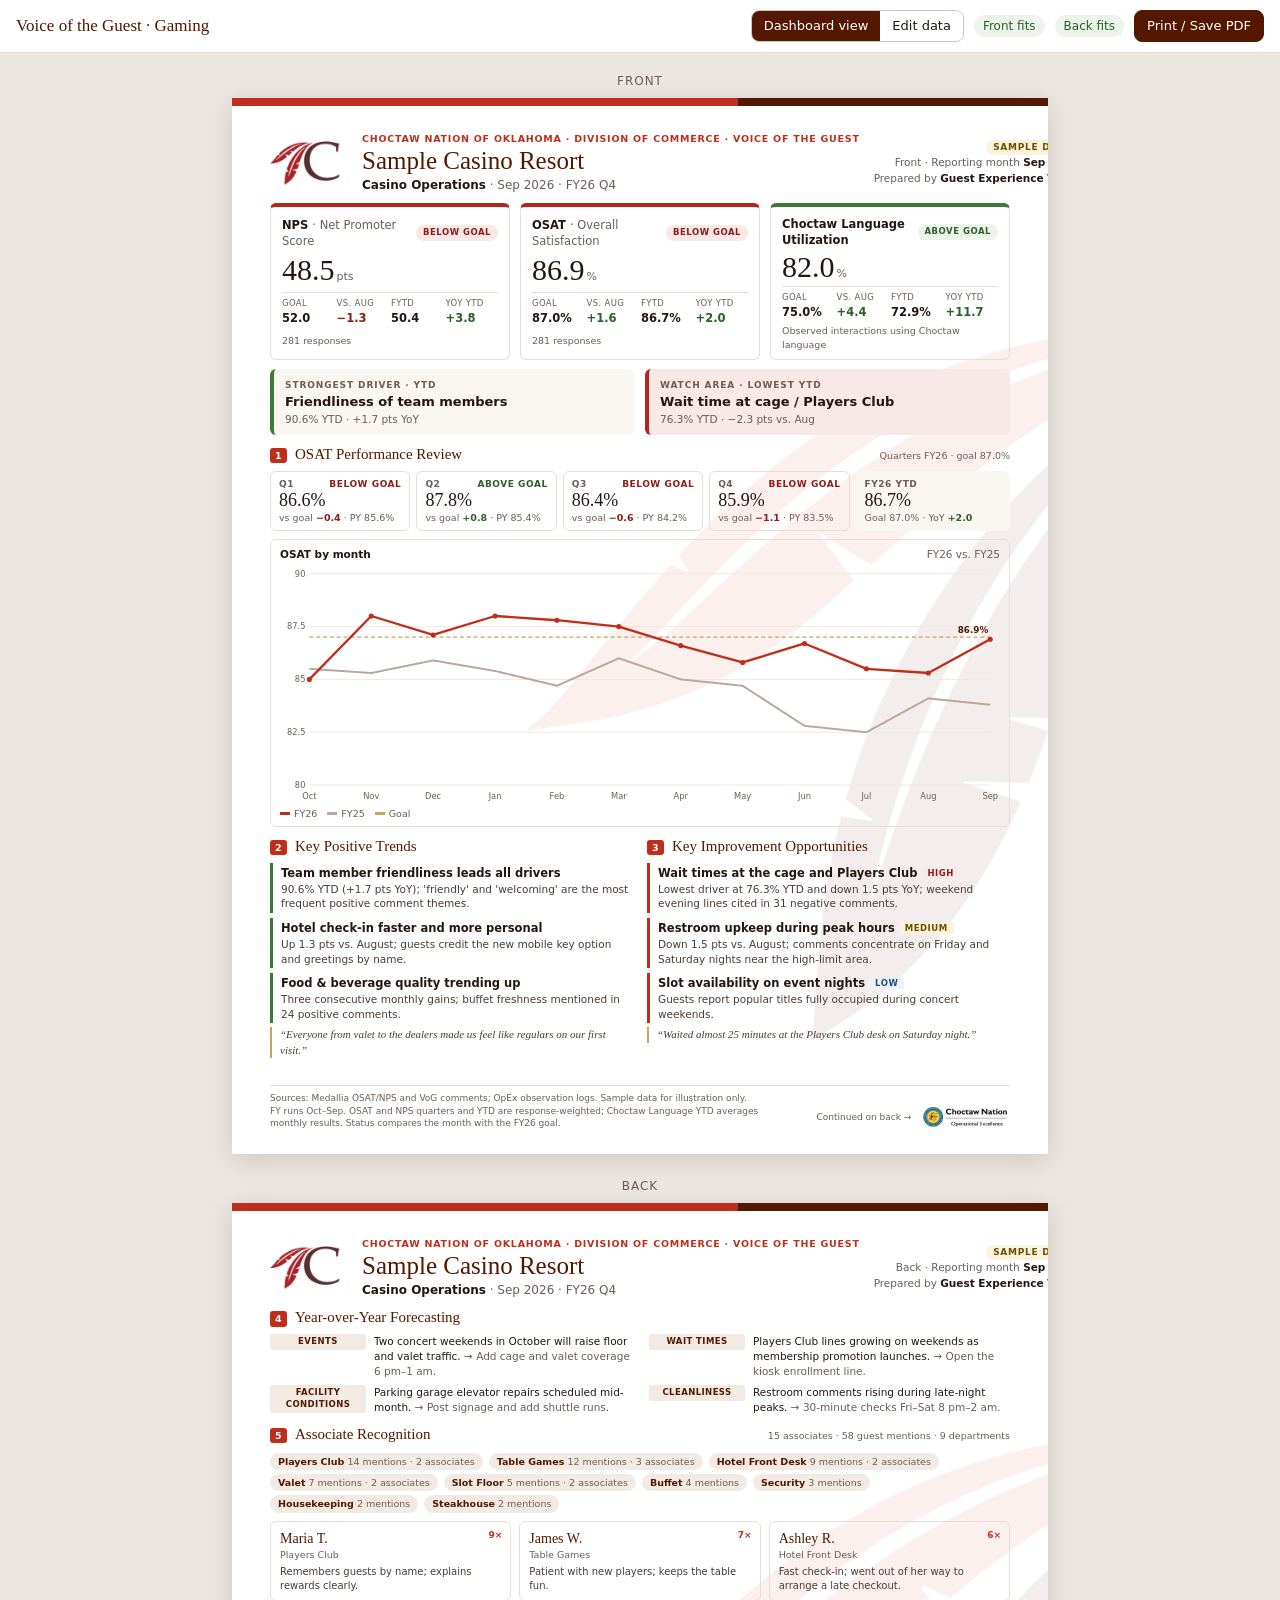
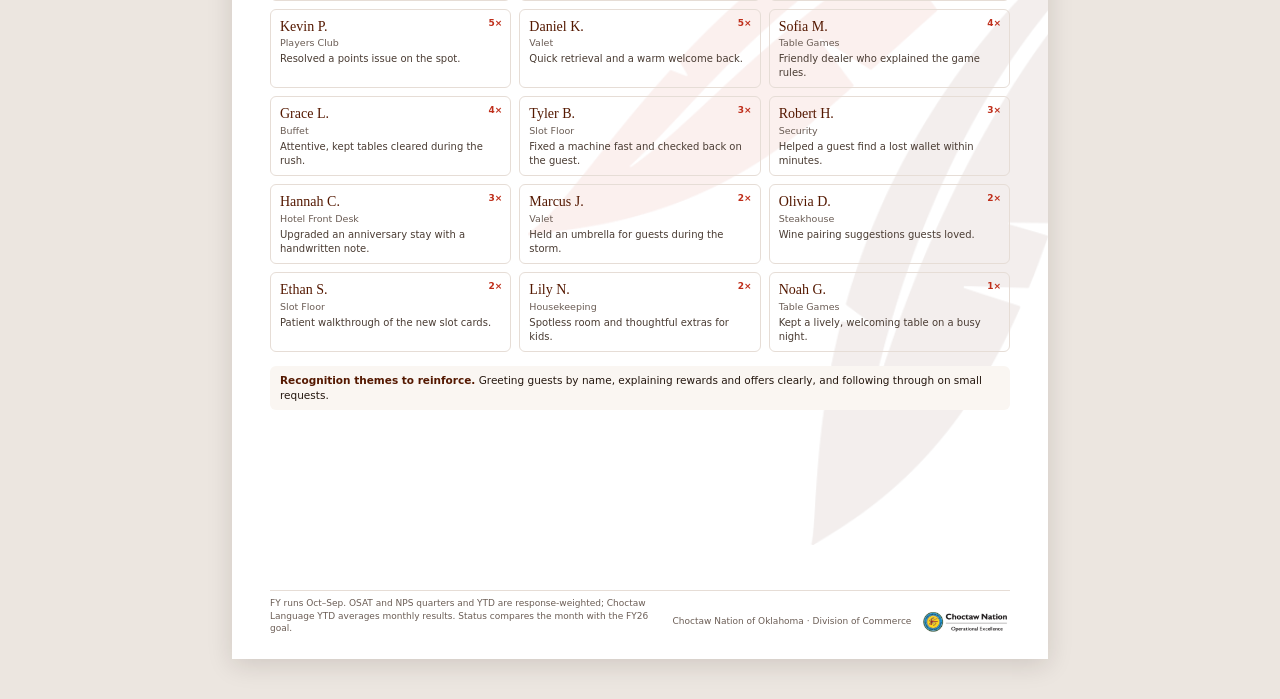
==== commit 73675d4e: "Simplify Gaming VoG back page to Forecasting and Associate Recognition - Remove Guest Experience Dri" ====
--- a/choctaw-nation/dashboards/gaming-voice-of-guest.html
+++ b/choctaw-nation/dashboards/gaming-voice-of-guest.html
@@ -96,7 +96,6 @@
   .sec h2 .num { font-family: var(--sans); font-size: 9.5px; font-weight: 700; color: #fff; background: var(--red); border-radius: 3px; padding: 1px 5px; letter-spacing: .04em; }
   .sec h2 .hint { margin-left: auto; font-family: var(--sans); font-size: 9.5px; color: var(--muted); }
   .cols2 { display: grid; grid-template-columns: 1fr 1fr; gap: 14px; }
-  .cols-73 { display: grid; grid-template-columns: 1.35fr 1fr; gap: 14px; }
 
   .kpis { display: grid; grid-template-columns: repeat(3, 1fr); gap: 10px; }
   .kpi { border: 1px solid var(--line); border-top: 4px solid var(--line); border-radius: 6px; padding: 9px 11px 8px; display: grid; gap: 4px; }
@@ -149,29 +148,25 @@
   .impact.Low { background: #EEF2F6; color: #1F4E79; }
   .quote { font-family: var(--serif); font-style: italic; font-size: 11px; color: #4A3C33; border-left: 2px solid var(--gold); padding-left: 8px; margin-top: 4px; }
 
-  table.t { width: 100%; border-collapse: collapse; font-size: 10.5px; font-variant-numeric: tabular-nums; }
-  table.t th { text-align: right; font-weight: 600; font-size: 9px; color: var(--muted); text-transform: uppercase; letter-spacing: .04em; border-bottom: 1px solid var(--line); padding: 3px 5px; }
-  table.t td { text-align: right; padding: 4px 5px; border-bottom: 1px solid #F1ECE8; }
-  table.t th:first-child, table.t td:first-child { text-align: left; }
-  table.t tr.watch td:first-child { color: var(--below-text); font-weight: 600; }
-  table.t tr.strong td:first-child { color: var(--above-text); font-weight: 600; }
-  .tag { font-size: 8px; font-weight: 700; letter-spacing: .06em; text-transform: uppercase; padding: 1px 5px; border-radius: 3px; margin-left: 5px; }
-  .tag.watch { background: var(--below-tint); color: var(--below-text); }
-  .tag.strong { background: var(--above-tint); color: var(--above-text); }
   .note { font-size: 9.5px; color: var(--muted); margin-top: 4px; }
   .callout { background: var(--wash); border-radius: 6px; padding: 7px 10px; font-size: 10.5px; margin-top: 6px; }
   .callout b { color: var(--umber); }
 
-  .risk-list { display: grid; gap: 5px; }
+  .risk-list { display: grid; grid-template-columns: 1fr 1fr; gap: 7px 18px; }
   .risk { display: grid; grid-template-columns: 96px 1fr; gap: 8px; align-items: start; font-size: 10.5px; }
   .cat { font-size: 8.5px; font-weight: 700; letter-spacing: .05em; text-transform: uppercase; color: var(--umber); background: #F3EAE4; border-radius: 3px; padding: 2px 6px; text-align: center; }
   .risk p span { color: var(--muted); }
-  ol.actions { padding-left: 18px; display: grid; gap: 4px; }
-  ol.actions li { font-size: 11px; }
-  ol.actions .who { color: var(--muted); font-size: 10px; }
-
-  .recog-head { display: flex; justify-content: space-between; align-items: baseline; }
-  .recog { display: grid; grid-template-columns: repeat(3, 1fr); gap: 8px; }
+  .recognition { flex: 1; display: flex; flex-direction: column; gap: 8px; }
+  .recognition h2 { margin-bottom: 0; }
+  .depts { display: flex; flex-wrap: wrap; gap: 4px 6px; }
+  .depts span { font-size: 9.5px; color: var(--muted); background: #F3EAE4; border-radius: 999px; padding: 2px 8px; }
+  .depts b { color: var(--umber); font-weight: 600; }
+  .recog { display: grid; grid-template-columns: repeat(3, 1fr); gap: 8px; align-content: start; }
+  /* Long lists (more than 21 associates) switch to four tighter columns. */
+  .recog.dense { grid-template-columns: repeat(4, 1fr); gap: 6px; }
+  .recog.dense .person { padding: 5px 7px; }
+  .recog.dense .person .nm { font-size: 12.5px; }
+  .recog.dense .person p { font-size: 9.5px; margin-top: 2px; }
   .person { border: 1px solid var(--line); border-radius: 6px; padding: 7px 9px; position: relative; }
   .person .nm { font-family: var(--serif); font-size: 14px; color: var(--umber); }
   .person .dp { font-size: 9.5px; color: var(--muted); }
@@ -343,36 +338,14 @@
     </div>
     <div class="meta"><span class="sample">Sample data</span><br>Back · Reporting month <b>Sep 2026</b><br>Prepared by <b>Guest Experience Team</b></div>
   </header>
-    <section class="sec"><h2><span class="num">4</span>Guest Experience Drivers<span class="hint">Medallia · % top-box · Watch = lowest YTD, Strongest = highest YTD</span></h2>
-      <table class="t"><thead><tr><th>Driver</th><th>Sep</th><th>Aug</th><th>MoM</th><th>FY26 YTD</th><th>FY25 YTD</th><th>YoY</th></tr></thead><tbody>
-        <tr class="strong"><td>Friendliness of team members<span class="tag strong">Strongest</span></td><td>91.2%</td><td>90.4%</td><td class="pos">+0.8</td><td><b>90.6%</b></td><td>88.9%</td><td class="pos">+1.7</td></tr><tr class=""><td>Cleanliness of casino floor</td><td>86.8%</td><td>88.1%</td><td class="neg">−1.3</td><td><b>87.4%</b></td><td>86.0%</td><td class="pos">+1.4</td></tr><tr class=""><td>Restroom cleanliness</td><td>82.5%</td><td>84.0%</td><td class="neg">−1.5</td><td><b>83.1%</b></td><td>82.7%</td><td class="pos">+0.4</td></tr><tr class="watch"><td>Wait time at cage / Players Club<span class="tag watch">Watch</span></td><td>74.9%</td><td>77.2%</td><td class="neg">−2.3</td><td><b>76.3%</b></td><td>77.8%</td><td class="neg">−1.5</td></tr><tr class=""><td>Food &amp; beverage quality</td><td>81.7%</td><td>80.2%</td><td class="pos">+1.5</td><td><b>80.9%</b></td><td>79.4%</td><td class="pos">+1.5</td></tr><tr class=""><td>Slot availability &amp; variety</td><td>79.4%</td><td>78.8%</td><td class="pos">+0.6</td><td><b>79.0%</b></td><td>78.1%</td><td class="pos">+0.9</td></tr><tr class=""><td>Hotel check-in experience</td><td>85.9%</td><td>84.6%</td><td class="pos">+1.3</td><td><b>85.2%</b></td><td>83.5%</td><td class="pos">+1.7</td></tr></tbody></table>
+    <section class="sec"><h2><span class="num">4</span>Year-over-Year Forecasting</h2>
+      <div class="risk-list"><div class="risk"><span class="cat">Events</span><p>Two concert weekends in October will raise floor and valet traffic. <span>→ Add cage and valet coverage 6 pm–1 am.</span></p></div><div class="risk"><span class="cat">Wait times</span><p>Players Club lines growing on weekends as membership promotion launches. <span>→ Open the kiosk enrollment line.</span></p></div><div class="risk"><span class="cat">Facility conditions</span><p>Parking garage elevator repairs scheduled mid-month. <span>→ Post signage and add shuttle runs.</span></p></div><div class="risk"><span class="cat">Cleanliness</span><p>Restroom comments rising during late-night peaks. <span>→ 30-minute checks Fri–Sat 8 pm–2 am.</span></p></div></div>
     </section>
 
-    <section class="sec"><h2><span class="num">5</span>Operational Excellence Insights</h2>
-      <div class="cols-73">
-        <div>
-          <table class="t"><thead><tr><th>Metric</th><th>Sep</th><th>Goal</th><th>vs. goal</th><th>YTD</th><th>Status</th></tr></thead><tbody>
-            <tr><td>Choctaw Language Observation Utilization</td><td>82.0%</td><td>75.0%</td><td class="pos">+7.0</td><td>72.9%</td><td><span class="pill above">Above goal</span></td></tr>
-            <tr><td>OpWalk score</td><td>93.4%</td><td>95.0%</td><td class="neg">−1.6</td><td>92.1%</td><td><span class="pill below">Below goal</span></td></tr><tr><td>Mystery shop score</td><td>89.0%</td><td>88.0%</td><td class="pos">+1.0</td><td>87.6%</td><td><span class="pill above">Above goal</span></td></tr><tr><td>Guest comments answered within 48 hrs</td><td>96.0%</td><td>95.0%</td><td class="pos">+1.0</td><td>94.2%</td><td><span class="pill above">Above goal</span></td></tr>
-          </tbody></table>
-        </div>
-        <div class="callout"><b>Connection to guest feedback.</b> Language use and OpWalk gains track with the rise in friendliness scores. The cage staffing gap on OpWalk weekend audits matches the wait-time complaints.</div>
-      </div>
-    </section>
-
-    <div class="cols2">
-      <section class="sec"><h2><span class="num">6</span>Looking Ahead</h2>
-        <div class="risk-list"><div class="risk"><span class="cat">Events</span><p>Two concert weekends in October will raise floor and valet traffic. <span>→ Add cage and valet coverage 6 pm–1 am.</span></p></div><div class="risk"><span class="cat">Wait times</span><p>Players Club lines growing on weekends as membership promotion launches. <span>→ Open the kiosk enrollment line.</span></p></div><div class="risk"><span class="cat">Facility conditions</span><p>Parking garage elevator repairs scheduled mid-month. <span>→ Post signage and add shuttle runs.</span></p></div><div class="risk"><span class="cat">Cleanliness</span><p>Restroom comments rising during late-night peaks. <span>→ 30-minute checks Fri–Sat 8 pm–2 am.</span></p></div></div>
-      </section>
-      <section class="sec"><h2><span class="num">7</span>Recommended Actions<span class="hint">By expected guest impact</span></h2>
-        <ol class="actions"><li>Staff cage and Players Club to weekend peak demand; add a floating host for line management.<span class="impact High">High</span><div class="who">Casino Operations Manager · Due Oct 15</div></li><li>Set 30-minute restroom checks with sign-off logs on peak nights.<span class="impact Medium">Medium</span><div class="who">Facilities Supervisor · Due Oct 8</div></li><li>Share friendliness best practices from hotel front desk in casino huddles.<span class="impact Medium">Medium</span><div class="who">Guest Experience Lead · Due Oct 31</div></li><li>Review slot floor mix for concert weekends with Slot Operations.<span class="impact Low">Low</span><div class="who">Slot Director · Due Nov 15</div></li></ol>
-      </section>
-    </div>
-
-    <section class="sec">
-      <h2><span class="num">★</span>Associate Recognition<span class="hint">6 associates · 34 guest mentions</span></h2>
-      <div class="recog"><div class="person"><div class="nm">Maria T.</div><div class="dp">Players Club</div><span class="ct">9×</span><p>Remembers guests by name; explains rewards clearly.</p></div><div class="person"><div class="nm">James W.</div><div class="dp">Table Games</div><span class="ct">7×</span><p>Patient with new players; keeps the table fun.</p></div><div class="person"><div class="nm">Ashley R.</div><div class="dp">Hotel Front Desk</div><span class="ct">6×</span><p>Fast check-in; went out of her way to arrange a late checkout.</p></div><div class="person"><div class="nm">Daniel K.</div><div class="dp">Valet</div><span class="ct">5×</span><p>Quick retrieval and a warm welcome back.</p></div><div class="person"><div class="nm">Grace L.</div><div class="dp">Buffet</div><span class="ct">4×</span><p>Attentive, kept tables cleared during the rush.</p></div><div class="person"><div class="nm">Robert H.</div><div class="dp">Security</div><span class="ct">3×</span><p>Helped a guest find a lost wallet within minutes.</p></div></div>
-        
+    <section class="sec recognition">
+      <h2><span class="num">5</span>Associate Recognition<span class="hint">15 associates · 58 guest mentions · 9 departments</span></h2>
+      <div class="depts"><span><b>Players Club</b> 14 mentions · 2 associates</span><span><b>Table Games</b> 12 mentions · 3 associates</span><span><b>Hotel Front Desk</b> 9 mentions · 2 associates</span><span><b>Valet</b> 7 mentions · 2 associates</span><span><b>Slot Floor</b> 5 mentions · 2 associates</span><span><b>Buffet</b> 4 mentions</span><span><b>Security</b> 3 mentions</span><span><b>Housekeeping</b> 2 mentions</span><span><b>Steakhouse</b> 2 mentions</span></div>
+      <div class="recog"><div class="person"><div class="nm">Maria T.</div><div class="dp">Players Club</div><span class="ct">9×</span><p>Remembers guests by name; explains rewards clearly.</p></div><div class="person"><div class="nm">James W.</div><div class="dp">Table Games</div><span class="ct">7×</span><p>Patient with new players; keeps the table fun.</p></div><div class="person"><div class="nm">Ashley R.</div><div class="dp">Hotel Front Desk</div><span class="ct">6×</span><p>Fast check-in; went out of her way to arrange a late checkout.</p></div><div class="person"><div class="nm">Kevin P.</div><div class="dp">Players Club</div><span class="ct">5×</span><p>Resolved a points issue on the spot.</p></div><div class="person"><div class="nm">Daniel K.</div><div class="dp">Valet</div><span class="ct">5×</span><p>Quick retrieval and a warm welcome back.</p></div><div class="person"><div class="nm">Sofia M.</div><div class="dp">Table Games</div><span class="ct">4×</span><p>Friendly dealer who explained the game rules.</p></div><div class="person"><div class="nm">Grace L.</div><div class="dp">Buffet</div><span class="ct">4×</span><p>Attentive, kept tables cleared during the rush.</p></div><div class="person"><div class="nm">Tyler B.</div><div class="dp">Slot Floor</div><span class="ct">3×</span><p>Fixed a machine fast and checked back on the guest.</p></div><div class="person"><div class="nm">Robert H.</div><div class="dp">Security</div><span class="ct">3×</span><p>Helped a guest find a lost wallet within minutes.</p></div><div class="person"><div class="nm">Hannah C.</div><div class="dp">Hotel Front Desk</div><span class="ct">3×</span><p>Upgraded an anniversary stay with a handwritten note.</p></div><div class="person"><div class="nm">Marcus J.</div><div class="dp">Valet</div><span class="ct">2×</span><p>Held an umbrella for guests during the storm.</p></div><div class="person"><div class="nm">Olivia D.</div><div class="dp">Steakhouse</div><span class="ct">2×</span><p>Wine pairing suggestions guests loved.</p></div><div class="person"><div class="nm">Ethan S.</div><div class="dp">Slot Floor</div><span class="ct">2×</span><p>Patient walkthrough of the new slot cards.</p></div><div class="person"><div class="nm">Lily N.</div><div class="dp">Housekeeping</div><span class="ct">2×</span><p>Spotless room and thoughtful extras for kids.</p></div><div class="person"><div class="nm">Noah G.</div><div class="dp">Table Games</div><span class="ct">1×</span><p>Kept a lively, welcoming table on a busy night.</p></div></div>
       <div class="callout"><b>Recognition themes to reinforce.</b> Greeting guests by name, explaining rewards and offers clearly, and following through on small requests.</div>
     </section>
     <footer class="sheet-foot"><div class="notes">FY runs Oct–Sep. OSAT and NPS quarters and YTD are response-weighted; Choctaw Language YTD averages monthly results. Status compares the month with the FY26 goal.</div><div class="foot-right">Choctaw Nation of Oklahoma · Division of Commerce<img src="[data-uri]" alt="Choctaw Nation Operational Excellence"></div></footer><!-- /static-preview --></article></div>
@@ -453,7 +426,7 @@
  * =========================================================================
  * kpis[key] = { goals: { [FY]: number }, months: { "YYYY-MM": { v, n } } }
  * drivers = [{ name, month, prior, ytd, pyYtd }]     — Medallia driver scores (% top-box)
- * lists: positives, opportunities, risks, actions, recognition, opexMetrics
+ * lists: positives, opportunities, risks (Year-over-Year Forecasting), recognition
  */
 let state = load();
 
@@ -464,8 +437,7 @@
     report: { property: "", department: "", preparedBy: "", month: keyOf(now.getFullYear(), now.getMonth() + 1), trendMetric: "osat", footer: "" },
     kpis: Object.fromEntries(KPIS.map(k => [k.key, { goals: {}, months: {} }])),
     drivers: [], positives: [], opportunities: [], quotes: { positive: "", negative: "" },
-    opexMetrics: [], opexConnection: "",
-    risks: [], actions: [], recognition: [], recognitionThemes: ""
+    risks: [], recognition: [], recognitionThemes: ""
   };
 }
 function load() {
@@ -479,7 +451,7 @@
   const base = emptyState();
   const out = { ...base, ...s, report: { ...base.report, ...(s.report || {}) }, quotes: { ...base.quotes, ...(s.quotes || {}) } };
   out.kpis = Object.fromEntries(KPIS.map(k => [k.key, { goals: {}, months: {}, ...(s.kpis?.[k.key] || {}) }]));
-  for (const key of ["drivers", "positives", "opportunities", "opexMetrics", "risks", "actions", "recognition"]) if (!Array.isArray(out[key])) out[key] = [];
+  for (const key of ["drivers", "positives", "opportunities", "risks", "recognition"]) if (!Array.isArray(out[key])) out[key] = [];
   if (!/^\d{4}-(0[1-9]|1[0-2])$/.test(out.report.month)) out.report.month = base.report.month;
   if (!KPIS.some(k => k.key === out.report.trendMetric)) out.report.trendMetric = "osat";
   return out;
@@ -656,51 +628,23 @@
   return `<footer class="sheet-foot"><div class="notes">${side === "front" && notes ? esc(notes) + "\n" : ""}${esc(fine.join(" "))}</div><div class="foot-right">${side === "front" ? "Continued on back →" : "Choctaw Nation of Oklahoma · Division of Commerce"}<img src="${OE_LOCKUP}" alt="Choctaw Nation Operational Excellence"></div></footer>`;
 }
 function renderBack(m) {
-  const clo = m.kpis.find(k => k.key === "clo");
-  const metrics = state.opexMetrics.filter(x => (x.name || "").trim());
-  const risks = state.risks.filter(x => (x.detail || "").trim());
-  const rank = { High: 0, Medium: 1, Low: 2 };
-  const actions = state.actions.filter(x => (x.action || "").trim()).map((x, i) => ({ ...x, i })).sort((a, b) => (rank[a.impact] ?? 3) - (rank[b.impact] ?? 3) || a.i - b.i).slice(0, 5);
+  const risks = state.risks.filter(x => (x.detail || "").trim()).slice(0, 6);
   const people = state.recognition.filter(x => (x.name || "").trim()).map((x, i) => ({ ...x, i, c: num(x.mentions) ?? 0 })).sort((a, b) => b.c - a.c || a.i - b.i);
   const totalMentions = people.reduce((s, p) => s + p.c, 0);
+  // Mentions per department, so departments with several recognized associates stand out.
+  const byDept = {};
+  for (const p of people) { const d = (p.department || "").trim() || "Other"; byDept[d] = byDept[d] || { n: 0, c: 0 }; byDept[d].n++; byDept[d].c += p.c; }
+  const depts = Object.entries(byDept).sort((a, b) => b[1].c - a[1].c || b[1].n - a[1].n || a[0].localeCompare(b[0]));
 
   $("back").innerHTML = `${header(m, "back")}
-    <section class="sec"><h2><span class="num">4</span>Guest Experience Drivers<span class="hint">Medallia · % top-box · Watch = lowest YTD, Strongest = highest YTD</span></h2>
-      ${m.drivers.length ? `<table class="t"><thead><tr><th>Driver</th><th>${monthName(m.M)}</th><th>${monthName(m.P)}</th><th>MoM</th><th>${fyLabel(m.fy)} YTD</th><th>${fyLabel(m.fy - 1)} YTD</th><th>YoY</th></tr></thead><tbody>
-        ${m.drivers.map(d => {
-          const w = m.watch && d.name === m.watch.name, s = m.strongest && d.name === m.strongest.name;
-          return `<tr class="${w ? "watch" : s ? "strong" : ""}"><td>${esc(d.name)}${w ? `<span class="tag watch">Watch</span>` : s ? `<span class="tag strong">Strongest</span>` : ""}</td><td>${fmt(d.month, "%")}</td><td>${fmt(d.prior, "%")}</td><td class="${deltaClass(d.mom)}">${fmtDelta(d.mom)}</td><td><b>${fmt(d.ytd, "%")}</b></td><td>${fmt(d.pyYtd, "%")}</td><td class="${deltaClass(d.yoy)}">${fmtDelta(d.yoy)}</td></tr>`;
-        }).join("")}</tbody></table>` : `<p class="note">Add guest experience drivers in Edit data.</p>`}
+    <section class="sec"><h2><span class="num">4</span>Year-over-Year Forecasting</h2>
+      <div class="risk-list">${risks.length ? risks.map(x => `<div class="risk"><span class="cat">${esc(x.category || "Other")}</span><p>${esc(x.detail)}${(x.action || "").trim() ? ` <span>→ ${esc(x.action)}</span>` : ""}</p></div>`).join("") : `<p class="note">Add items in Edit data.</p>`}</div>
     </section>
 
-    <section class="sec"><h2><span class="num">5</span>Operational Excellence Insights</h2>
-      <div class="cols-73">
-        <div>
-          <table class="t"><thead><tr><th>Metric</th><th>${monthName(m.M)}</th><th>Goal</th><th>vs. goal</th><th>YTD</th><th>Status</th></tr></thead><tbody>
-            <tr><td>Choctaw Language Observation Utilization</td><td>${fmt(clo.month, "%")}</td><td>${fmt(clo.goal, "%")}</td><td class="${deltaClass(clo.month !== null && clo.goal !== null ? clo.month - clo.goal : null)}">${fmtDelta(clo.month !== null && clo.goal !== null ? clo.month - clo.goal : null)}</td><td>${fmt(clo.ytd, "%")}</td><td>${clo.status ? `<span class="pill ${clo.status}">${STATUS[clo.status]}</span>` : "—"}</td></tr>
-            ${metrics.map(x => {
-              const v = num(x.month), g = num(x.goal), st = statusOf(v, g), u = x.unit || "";
-              return `<tr><td>${esc(x.name)}</td><td>${fmt(v, u)}</td><td>${fmt(g, u)}</td><td class="${deltaClass(v !== null && g !== null ? v - g : null)}">${fmtDelta(v !== null && g !== null ? v - g : null)}</td><td>${fmt(num(x.ytd), u)}</td><td>${st ? `<span class="pill ${st}">${STATUS[st]}</span>` : "—"}</td></tr>`;
-            }).join("")}
-          </tbody></table>
-        </div>
-        <div class="callout"><b>Connection to guest feedback.</b> ${esc(state.opexConnection.trim() || "Describe how operational results relate to what guests are saying.")}</div>
-      </div>
-    </section>
-
-    <div class="cols2">
-      <section class="sec"><h2><span class="num">6</span>Looking Ahead</h2>
-        <div class="risk-list">${risks.length ? risks.slice(0, 5).map(x => `<div class="risk"><span class="cat">${esc(x.category || "Other")}</span><p>${esc(x.detail)}${(x.action || "").trim() ? ` <span>→ ${esc(x.action)}</span>` : ""}</p></div>`).join("") : `<p class="note">Add upcoming risks and proactive actions in Edit data.</p>`}</div>
-      </section>
-      <section class="sec"><h2><span class="num">7</span>Recommended Actions<span class="hint">By expected guest impact</span></h2>
-        ${actions.length ? `<ol class="actions">${actions.map(a => `<li>${esc(a.action)}<span class="impact ${esc(a.impact)}">${esc(a.impact)}</span>${(a.owner || "").trim() || (a.due || "").trim() ? `<div class="who">${esc([a.owner, a.due && "Due " + a.due].filter(x => (x || "").trim()).join(" · "))}</div>` : ""}</li>`).join("")}</ol>` : `<p class="note">Add three to five actions in Edit data.</p>`}
-      </section>
-    </div>
-
-    <section class="sec">
-      <h2><span class="num">★</span>Associate Recognition<span class="hint">${people.length ? `${people.length} associates · ${totalMentions} guest mention${totalMentions === 1 ? "" : "s"}` : ""}</span></h2>
-      ${people.length ? `<div class="recog">${people.slice(0, 9).map(p => `<div class="person"><div class="nm">${esc(p.name)}</div><div class="dp">${esc(p.department || "")}</div>${p.c ? `<span class="ct">${p.c}×</span>` : ""}${(p.praise || "").trim() ? `<p>${esc(p.praise)}</p>` : ""}</div>`).join("")}</div>
-        ${people.length > 9 ? `<p class="note">Also mentioned: ${people.slice(9).map(p => esc(p.name) + (p.c ? ` (${p.c})` : "")).join(", ")}.</p>` : ""}` : `<p class="note">List associates named in guest feedback in Edit data.</p>`}
+    <section class="sec recognition">
+      <h2><span class="num">5</span>Associate Recognition<span class="hint">${people.length ? `${people.length} associate${people.length === 1 ? "" : "s"} · ${totalMentions} guest mention${totalMentions === 1 ? "" : "s"} · ${depts.length} department${depts.length === 1 ? "" : "s"}` : ""}</span></h2>
+      ${depts.length > 1 ? `<div class="depts">${depts.map(([d, v]) => `<span><b>${esc(d)}</b> ${v.c ? `${v.c} mention${v.c === 1 ? "" : "s"}` : ""}${v.n > 1 ? ` · ${v.n} associates` : ""}</span>`).join("")}</div>` : ""}
+      ${people.length ? `<div class="recog${people.length > 21 ? " dense" : ""}">${people.map(p => `<div class="person"><div class="nm">${esc(p.name)}</div><div class="dp">${esc(p.department || "")}</div>${p.c ? `<span class="ct">${p.c}×</span>` : ""}${(p.praise || "").trim() ? `<p>${esc(p.praise)}</p>` : ""}</div>`).join("")}</div>` : `<p class="note">List associates named in guest feedback in Edit data.</p>`}
       ${state.recognitionThemes.trim() ? `<div class="callout"><b>Recognition themes to reinforce.</b> ${esc(state.recognitionThemes.trim())}</div>` : ""}
     </section>
     ${footer(m, "back")}`;
@@ -863,7 +807,7 @@
     </div></details>
 
     <details><summary>Guest experience drivers (Medallia)</summary><div class="body">
-      <p class="note">% top-box. Watch Area = lowest YTD; Strongest Driver = highest YTD.</p>
+      <p class="note">% top-box. Used for the Strongest Driver and Watch Area tiles on the front (highest and lowest YTD).</p>
       ${listEditor("drivers", [["name", "Driver", "text"], ["month", "This month %", "number"], ["prior", "Prior month %", "number"], ["ytd", "FYTD %", "number"], ["pyYtd", "Prior FYTD %", "number"]], 10, "Add driver")}
     </div></details>
 
@@ -877,24 +821,13 @@
       <div class="f"><label>Representative guest comment</label>${inp("quotes.negative", "textarea")}</div>
     </div></details>
 
-    <details><summary>5 · Operational excellence</summary><div class="body">
-      <p class="note">Choctaw Language Observation Utilization comes from Core KPIs. Add other metrics here.</p>
-      ${listEditor("opexMetrics", [["name", "Metric", "text"], ["unit", "Unit", "select", [["%", "%"], ["", "Points / number"]]], ["month", "This month", "number"], ["goal", "Goal", "number"], ["ytd", "FYTD", "number"]], 5, "Add metric")}
-      <div class="f"><label>Connection to guest feedback</label>${inp("opexConnection", "textarea")}</div>
+    <details><summary>4 · Year-over-Year Forecasting</summary><div class="body">
+      ${listEditor("risks", [["category", "Category", "select", RISK_CATEGORIES], ["detail", "Forecast / emerging concern", "textarea"], ["action", "Proactive action", "text"]], 6, "Add item")}
     </div></details>
 
-    <details><summary>6 · Looking ahead</summary><div class="body">
-      ${listEditor("risks", [["category", "Category", "select", RISK_CATEGORIES], ["detail", "Risk / emerging concern", "textarea"], ["action", "Proactive action", "text"]], 5, "Add risk")}
-    </div></details>
-
-    <details><summary>7 · Recommended actions</summary><div class="body">
-      <p class="note">Sorted on the page by impact (High first).</p>
-      ${listEditor("actions", [["action", "Action", "textarea"], ["impact", "Expected guest impact", "select", IMPACTS], ["owner", "Owner", "text"], ["due", "Due", "text"]], 5, "Add action")}
-    </div></details>
-
-    <details><summary>Back page · Associate recognition</summary><div class="body">
-      <p class="note">Sorted by mentions. Nine cards fit; the rest are listed by name.</p>
-      ${listEditor("recognition", [["name", "Associate name", "text"], ["department", "Department", "text"], ["mentions", "Guest mentions", "number"], ["praise", "Behaviors guests praised", "textarea"]], 20, "Add associate")}
+    <details><summary>5 · Associate recognition</summary><div class="body">
+      <p class="note">Sorted by guest mentions. Department totals appear above the cards. Watch the Back fits badge as the list grows.</p>
+      ${listEditor("recognition", [["name", "Associate name", "text"], ["department", "Department", "text"], ["mentions", "Guest mentions", "number"], ["praise", "Behaviors guests praised", "textarea"]], 40, "Add associate")}
       <div class="f"><label>Recognition themes to reinforce</label>${inp("recognitionThemes", "textarea")}</div>
     </div></details>
 
@@ -954,7 +887,7 @@
     if (!t) return;
     if (t.dataset.add) {
       const blank = { drivers: { name: "" }, positives: { title: "", detail: "" }, opportunities: { title: "", impact: "Medium", detail: "" },
-        opexMetrics: { name: "", unit: "%" }, risks: { category: "Events", detail: "", action: "" }, actions: { action: "", impact: "High", owner: "", due: "" },
+        risks: { category: "Events", detail: "", action: "" },
         recognition: { name: "", department: "", mentions: "", praise: "" } }[t.dataset.add];
       state[t.dataset.add].push(blank); save(); render(); renderEditor();
     } else if (t.dataset.remove) {
@@ -1015,31 +948,28 @@
     { title: "Slot availability on event nights", impact: "Low", detail: "Guests report popular titles fully occupied during concert weekends." }
   ];
   s.quotes = { positive: "Everyone from valet to the dealers made us feel like regulars on our first visit.", negative: "Waited almost 25 minutes at the Players Club desk on Saturday night." };
-  s.opexMetrics = [
-    { name: "OpWalk score", unit: "%", month: 93.4, goal: 95, ytd: 92.1 },
-    { name: "Mystery shop score", unit: "%", month: 89.0, goal: 88, ytd: 87.6 },
-    { name: "Guest comments answered within 48 hrs", unit: "%", month: 96.0, goal: 95, ytd: 94.2 }
-  ];
-  s.opexConnection = "Language use and OpWalk gains track with the rise in friendliness scores. The cage staffing gap on OpWalk weekend audits matches the wait-time complaints.";
   s.risks = [
     { category: "Events", detail: "Two concert weekends in October will raise floor and valet traffic.", action: "Add cage and valet coverage 6 pm–1 am." },
     { category: "Wait times", detail: "Players Club lines growing on weekends as membership promotion launches.", action: "Open the kiosk enrollment line." },
     { category: "Facility conditions", detail: "Parking garage elevator repairs scheduled mid-month.", action: "Post signage and add shuttle runs." },
     { category: "Cleanliness", detail: "Restroom comments rising during late-night peaks.", action: "30-minute checks Fri–Sat 8 pm–2 am." }
   ];
-  s.actions = [
-    { action: "Staff cage and Players Club to weekend peak demand; add a floating host for line management.", impact: "High", owner: "Casino Operations Manager", due: "Oct 15" },
-    { action: "Set 30-minute restroom checks with sign-off logs on peak nights.", impact: "Medium", owner: "Facilities Supervisor", due: "Oct 8" },
-    { action: "Share friendliness best practices from hotel front desk in casino huddles.", impact: "Medium", owner: "Guest Experience Lead", due: "Oct 31" },
-    { action: "Review slot floor mix for concert weekends with Slot Operations.", impact: "Low", owner: "Slot Director", due: "Nov 15" }
-  ];
   s.recognition = [
     { name: "Maria T.", department: "Players Club", mentions: 9, praise: "Remembers guests by name; explains rewards clearly." },
     { name: "James W.", department: "Table Games", mentions: 7, praise: "Patient with new players; keeps the table fun." },
     { name: "Ashley R.", department: "Hotel Front Desk", mentions: 6, praise: "Fast check-in; went out of her way to arrange a late checkout." },
+    { name: "Kevin P.", department: "Players Club", mentions: 5, praise: "Resolved a points issue on the spot." },
     { name: "Daniel K.", department: "Valet", mentions: 5, praise: "Quick retrieval and a warm welcome back." },
+    { name: "Sofia M.", department: "Table Games", mentions: 4, praise: "Friendly dealer who explained the game rules." },
     { name: "Grace L.", department: "Buffet", mentions: 4, praise: "Attentive, kept tables cleared during the rush." },
-    { name: "Robert H.", department: "Security", mentions: 3, praise: "Helped a guest find a lost wallet within minutes." }
+    { name: "Tyler B.", department: "Slot Floor", mentions: 3, praise: "Fixed a machine fast and checked back on the guest." },
+    { name: "Robert H.", department: "Security", mentions: 3, praise: "Helped a guest find a lost wallet within minutes." },
+    { name: "Hannah C.", department: "Hotel Front Desk", mentions: 3, praise: "Upgraded an anniversary stay with a handwritten note." },
+    { name: "Marcus J.", department: "Valet", mentions: 2, praise: "Held an umbrella for guests during the storm." },
+    { name: "Olivia D.", department: "Steakhouse", mentions: 2, praise: "Wine pairing suggestions guests loved." },
+    { name: "Ethan S.", department: "Slot Floor", mentions: 2, praise: "Patient walkthrough of the new slot cards." },
+    { name: "Lily N.", department: "Housekeeping", mentions: 2, praise: "Spotless room and thoughtful extras for kids." },
+    { name: "Noah G.", department: "Table Games", mentions: 1, praise: "Kept a lively, welcoming table on a busy night." }
   ];
   s.recognitionThemes = "Greeting guests by name, explaining rewards and offers clearly, and following through on small requests.";
   return s;
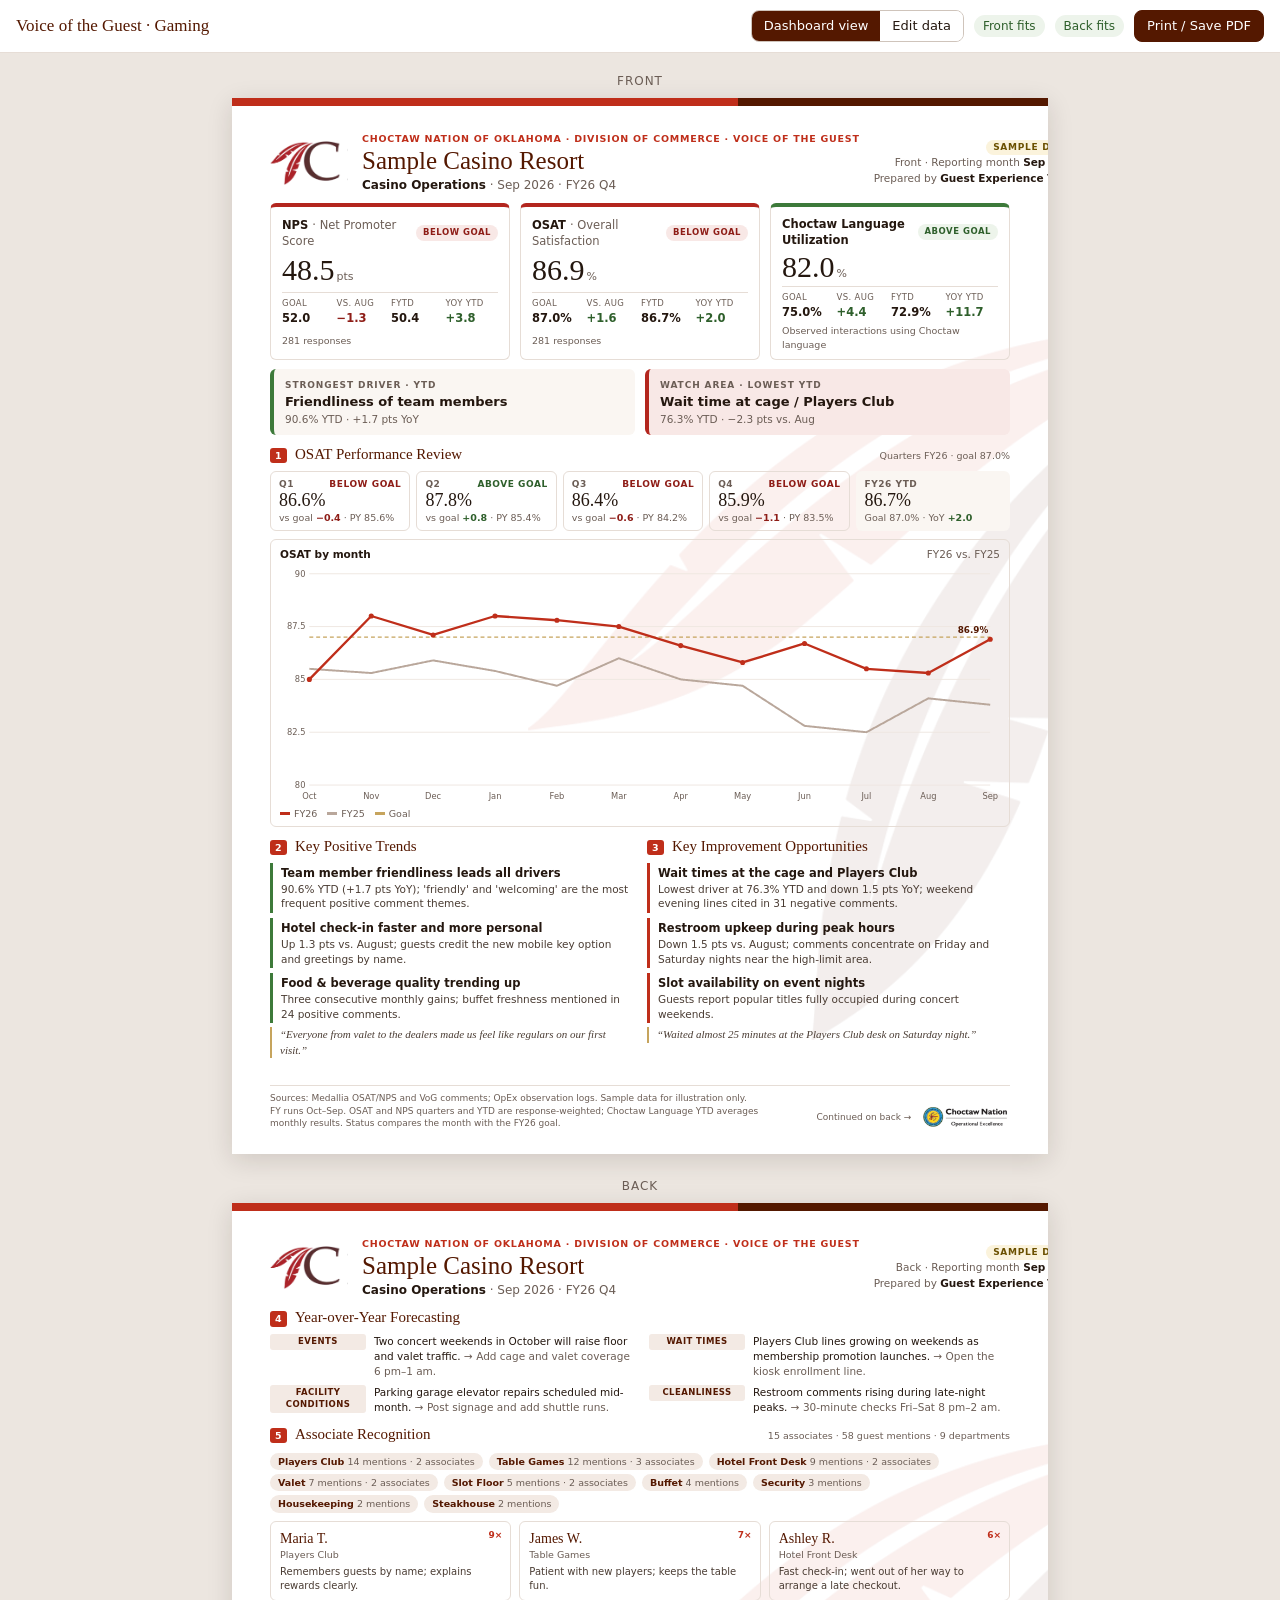
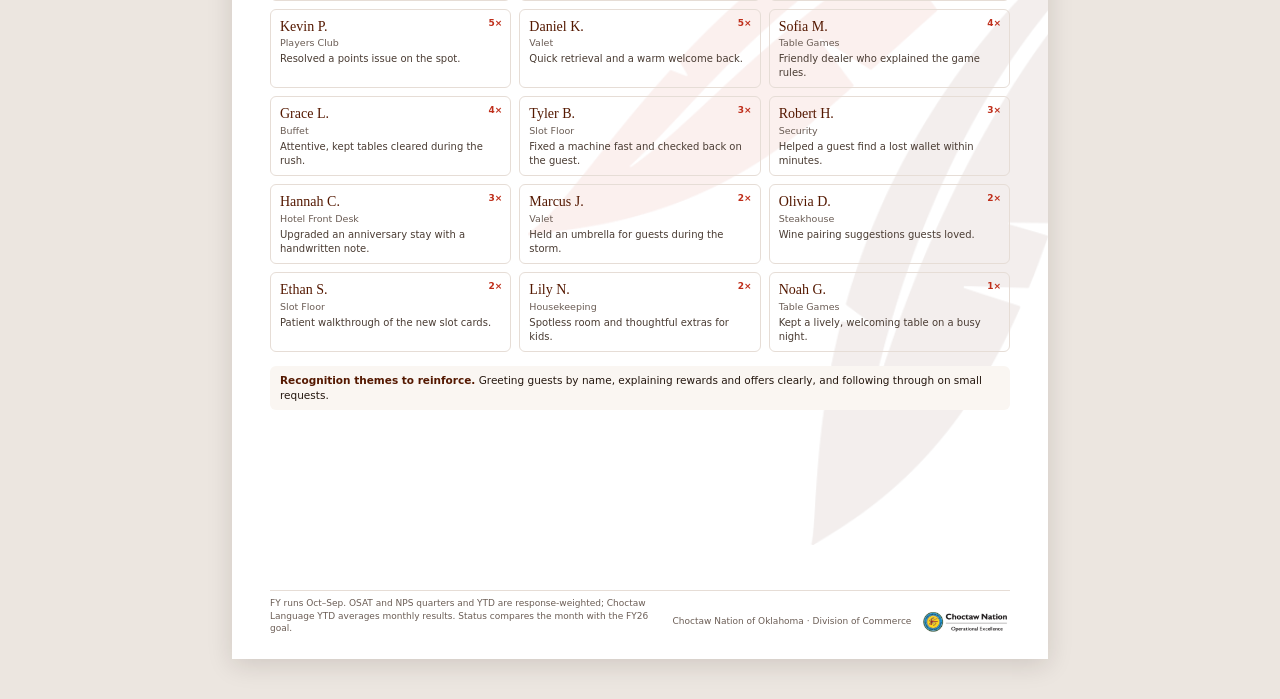
==== commit 4f0a5df1: "Remove High/Medium/Low impact tags from Key Improvement Opportunities Opportunities are already ente" ====
--- a/choctaw-nation/dashboards/gaming-voice-of-guest.html
+++ b/choctaw-nation/dashboards/gaming-voice-of-guest.html
@@ -142,10 +142,6 @@
   .item.opp { border-left-color: var(--red); }
   .item b { font-size: 11.5px; font-weight: 600; }
   .item p { font-size: 10.5px; color: #4A3C33; }
-  .impact { font-size: 8.5px; font-weight: 700; letter-spacing: .06em; text-transform: uppercase; padding: 1px 6px; border-radius: 3px; margin-left: 4px; vertical-align: 1px; }
-  .impact.High { background: var(--below-tint); color: var(--below-text); }
-  .impact.Medium { background: var(--at-tint); color: var(--at-text); }
-  .impact.Low { background: #EEF2F6; color: #1F4E79; }
   .quote { font-family: var(--serif); font-style: italic; font-size: 11px; color: #4A3C33; border-left: 2px solid var(--gold); padding-left: 8px; margin-top: 4px; }
 
   .note { font-size: 9.5px; color: var(--muted); margin-top: 4px; }
@@ -321,7 +317,7 @@
         <p class="quote">“Everyone from valet to the dealers made us feel like regulars on our first visit.”</p>
       </section>
       <section class="sec"><h2><span class="num">3</span>Key Improvement Opportunities</h2>
-        <div class="items"><div class="item opp"><b>Wait times at the cage and Players Club</b><span class="impact High">High</span><p>Lowest driver at 76.3% YTD and down 1.5 pts YoY; weekend evening lines cited in 31 negative comments.</p></div><div class="item opp"><b>Restroom upkeep during peak hours</b><span class="impact Medium">Medium</span><p>Down 1.5 pts vs. August; comments concentrate on Friday and Saturday nights near the high-limit area.</p></div><div class="item opp"><b>Slot availability on event nights</b><span class="impact Low">Low</span><p>Guests report popular titles fully occupied during concert weekends.</p></div></div>
+        <div class="items"><div class="item opp"><b>Wait times at the cage and Players Club</b><p>Lowest driver at 76.3% YTD and down 1.5 pts YoY; weekend evening lines cited in 31 negative comments.</p></div><div class="item opp"><b>Restroom upkeep during peak hours</b><p>Down 1.5 pts vs. August; comments concentrate on Friday and Saturday nights near the high-limit area.</p></div><div class="item opp"><b>Slot availability on event nights</b><p>Guests report popular titles fully occupied during concert weekends.</p></div></div>
         <p class="quote">“Waited almost 25 minutes at the Players Club desk on Saturday night.”</p>
       </section>
     </div>
@@ -377,8 +373,9 @@
   { key: "osat", label: "OSAT", long: "Overall Satisfaction", unit: "%", counts: true, desc: "Medallia OSAT, % top-box" },
   { key: "clo", label: "Choctaw Language Observation Utilization", long: "Choctaw Language Observation Utilization", unit: "%", counts: false, desc: "Observed interactions using Choctaw language" }
 ];
-const RISK_CATEGORIES = ["Events", "Cleanliness", "Wait times", "Service quality", "Communication", "Facility conditions", "Other"];
-const IMPACTS = ["High", "Medium", "Low"];
+// Year-over-Year Forecasting categories. "Other" lets the user type their own label (risks[i].categoryOther).
+const RISK_CATEGORIES = ["Events", "Cleanliness", "Wait times", "Service quality", "Team member demeanor", "Communication", "Facility conditions", "Other"];
+const riskCategory = x => x.category === "Other" && (x.categoryOther || "").trim() ? x.categoryOther.trim() : (x.category || "Other");
 /* =========================================================================
  * Period helpers — "YYYY-MM"; fiscal year N runs Oct (N-1) – Sep N; Q1 = Oct–Dec
  * ========================================================================= */
@@ -610,7 +607,7 @@
         ${state.quotes.positive.trim() ? `<p class="quote">“${esc(state.quotes.positive.trim())}”</p>` : ""}
       </section>
       <section class="sec"><h2><span class="num">3</span>Key Improvement Opportunities</h2>
-        <div class="items">${opp.length ? opp.map(p => `<div class="item opp"><b>${esc(p.title)}</b><span class="impact ${esc(p.impact)}">${esc(p.impact)}</span>${(p.detail || "").trim() ? `<p>${esc(p.detail)}</p>` : ""}</div>`).join("") : `<p class="note">Add up to five opportunities in Edit data.</p>`}</div>
+        <div class="items">${opp.length ? opp.map(p => `<div class="item opp"><b>${esc(p.title)}</b>${(p.detail || "").trim() ? `<p>${esc(p.detail)}</p>` : ""}</div>`).join("") : `<p class="note">Add up to five opportunities in Edit data.</p>`}</div>
         ${state.quotes.negative.trim() ? `<p class="quote">“${esc(state.quotes.negative.trim())}”</p>` : ""}
       </section>
     </div>
@@ -638,7 +635,7 @@
 
   $("back").innerHTML = `${header(m, "back")}
     <section class="sec"><h2><span class="num">4</span>Year-over-Year Forecasting</h2>
-      <div class="risk-list">${risks.length ? risks.map(x => `<div class="risk"><span class="cat">${esc(x.category || "Other")}</span><p>${esc(x.detail)}${(x.action || "").trim() ? ` <span>→ ${esc(x.action)}</span>` : ""}</p></div>`).join("") : `<p class="note">Add items in Edit data.</p>`}</div>
+      <div class="risk-list">${risks.length ? risks.map(x => `<div class="risk"><span class="cat">${esc(riskCategory(x))}</span><p>${esc(x.detail)}${(x.action || "").trim() ? ` <span>→ ${esc(x.action)}</span>` : ""}</p></div>`).join("") : `<p class="note">Add items in Edit data.</p>`}</div>
     </section>
 
     <section class="sec recognition">
@@ -753,11 +750,11 @@
 };
 const sel = (path, options, attrs = "") => `<select data-path="${path}" ${attrs}>${options.map(o => { const [v, t] = Array.isArray(o) ? o : [o, o]; return `<option value="${esc(v)}" ${String(getPath(state, path) ?? "") === String(v) ? "selected" : ""}>${esc(t)}</option>`; }).join("")}</select>`;
 
-// List editor: fields = [[key, label, type, options]]
+// List editor: fields = [[key, label, type, options, showIf(row)]]; a field with showIf appears only when it returns true.
 function listEditor(listKey, fields, max, addLabel) {
   const list = state[listKey];
   return `${list.map((row, i) => `<div class="row-card"><div class="rc-head"><span>${i + 1}</span><button type="button" class="btn danger small" data-remove="${listKey}|${i}" aria-label="Remove item ${i + 1}">Remove</button></div>
-      ${fields.map(([k, label, type, opts]) => `<div class="f"><label>${label}</label>${type === "select" ? sel(`${listKey}.${i}.${k}`, opts) : inp(`${listKey}.${i}.${k}`, type)}</div>`).join("")}
+      ${fields.filter(f => !f[4] || f[4](row)).map(([k, label, type, opts]) => `<div class="f"><label>${label}</label>${type === "select" ? sel(`${listKey}.${i}.${k}`, opts) : inp(`${listKey}.${i}.${k}`, type, type === "text" && k === "categoryOther" ? 'placeholder="e.g. Parking, Promotions"' : "")}</div>`).join("")}
     </div>`).join("")}
     ${list.length < max ? `<button type="button" class="btn secondary small" data-add="${listKey}">+ ${addLabel}</button>` : `<p class="note">Maximum of ${max} shown on the page.</p>`}`;
 }
@@ -766,7 +763,10 @@
 function renderEditor() {
   const r = state.report, fy = fyOf(r.month);
   const { m } = parseKey(r.month);
-  const years = []; for (let y = fy + 1; y >= fy - 3; y--) years.push(y);
+  // Fiscal years offered: 10 years past today's fiscal year down to 4 years before it. Anchored to today so the list
+  // doesn't shift as years are picked; a selected (e.g. imported) year outside that range is still included.
+  const now = new Date(), thisFy = fyOf(keyOf(now.getFullYear(), now.getMonth() + 1));
+  const years = []; for (let y = Math.max(thisFy + 10, fy); y >= Math.min(thisFy - 4, fy); y--) years.push(y);
   const k = KPIS.find(x => x.key === editorMetric);
   const monthRows = FISCAL_ORDER.map((mo, i) => {
     const cy = fyMonths(fy)[i], py = fyMonths(fy - 1)[i];
@@ -813,16 +813,16 @@
 
     <details><summary>2 · Key positive trends</summary><div class="body">
       ${listEditor("positives", [["title", "Strength", "text"], ["detail", "Supporting data / feedback theme", "textarea"]], 5, "Add strength")}
-      <div class="f"><label>Representative positive guest comment</label>${inp("quotes.positive", "textarea")}</div>
+      <div class="f"><label>Guest quote shown under Key Positive Trends (optional, leave blank to hide)</label>${inp("quotes.positive", "textarea")}</div>
     </div></details>
 
     <details><summary>3 · Improvement opportunities</summary><div class="body">
-      ${listEditor("opportunities", [["title", "Opportunity", "text"], ["impact", "Impact", "select", IMPACTS], ["detail", "Supporting data / feedback theme", "textarea"]], 5, "Add opportunity")}
-      <div class="f"><label>Representative guest comment</label>${inp("quotes.negative", "textarea")}</div>
+      ${listEditor("opportunities", [["title", "Opportunity", "text"], ["detail", "Supporting data / feedback theme", "textarea"]], 5, "Add opportunity")}
+      <div class="f"><label>Guest quote shown under Key Improvement Opportunities (optional, leave blank to hide)</label>${inp("quotes.negative", "textarea")}</div>
     </div></details>
 
     <details><summary>4 · Year-over-Year Forecasting</summary><div class="body">
-      ${listEditor("risks", [["category", "Category", "select", RISK_CATEGORIES], ["detail", "Forecast / emerging concern", "textarea"], ["action", "Proactive action", "text"]], 6, "Add item")}
+      ${listEditor("risks", [["category", "Category", "select", RISK_CATEGORIES], ["categoryOther", "Other category name", "text", null, row => row.category === "Other"], ["detail", "Forecast / emerging concern", "textarea"], ["action", "Proactive action", "text"]], 6, "Add item")}
     </div></details>
 
     <details><summary>5 · Associate recognition</summary><div class="body">
@@ -877,6 +877,12 @@
       editorMetric = t.value; renderEditor();
     } else if (t.tagName === "SELECT" && t.dataset.path) {
       setPath(state, t.dataset.path, t.value); save(); render();
+      const cat = /^risks\.(\d+)\.category$/.exec(t.dataset.path);
+      if (cat) {
+        renderEditor();
+        const other = document.querySelector(`[data-path="risks.${cat[1]}.categoryOther"]`);
+        if (other) other.focus();
+      }
     } else if (t.id === "importFile" && t.files[0]) {
       t.files[0].text().then(txt => { state = normalize(JSON.parse(txt)); save(); render(); renderEditor(); })
         .catch(() => alert("That file couldn't be imported. Choose a JSON file exported from this template."));
@@ -886,7 +892,7 @@
     const t = e.target.closest("button");
     if (!t) return;
     if (t.dataset.add) {
-      const blank = { drivers: { name: "" }, positives: { title: "", detail: "" }, opportunities: { title: "", impact: "Medium", detail: "" },
+      const blank = { drivers: { name: "" }, positives: { title: "", detail: "" }, opportunities: { title: "", detail: "" },
         risks: { category: "Events", detail: "", action: "" },
         recognition: { name: "", department: "", mentions: "", praise: "" } }[t.dataset.add];
       state[t.dataset.add].push(blank); save(); render(); renderEditor();
@@ -943,9 +949,9 @@
     { title: "Food & beverage quality trending up", detail: "Three consecutive monthly gains; buffet freshness mentioned in 24 positive comments." }
   ];
   s.opportunities = [
-    { title: "Wait times at the cage and Players Club", impact: "High", detail: "Lowest driver at 76.3% YTD and down 1.5 pts YoY; weekend evening lines cited in 31 negative comments." },
-    { title: "Restroom upkeep during peak hours", impact: "Medium", detail: "Down 1.5 pts vs. August; comments concentrate on Friday and Saturday nights near the high-limit area." },
-    { title: "Slot availability on event nights", impact: "Low", detail: "Guests report popular titles fully occupied during concert weekends." }
+    { title: "Wait times at the cage and Players Club", detail: "Lowest driver at 76.3% YTD and down 1.5 pts YoY; weekend evening lines cited in 31 negative comments." },
+    { title: "Restroom upkeep during peak hours", detail: "Down 1.5 pts vs. August; comments concentrate on Friday and Saturday nights near the high-limit area." },
+    { title: "Slot availability on event nights", detail: "Guests report popular titles fully occupied during concert weekends." }
   ];
   s.quotes = { positive: "Everyone from valet to the dealers made us feel like regulars on our first visit.", negative: "Waited almost 25 minutes at the Players Club desk on Saturday night." };
   s.risks = [
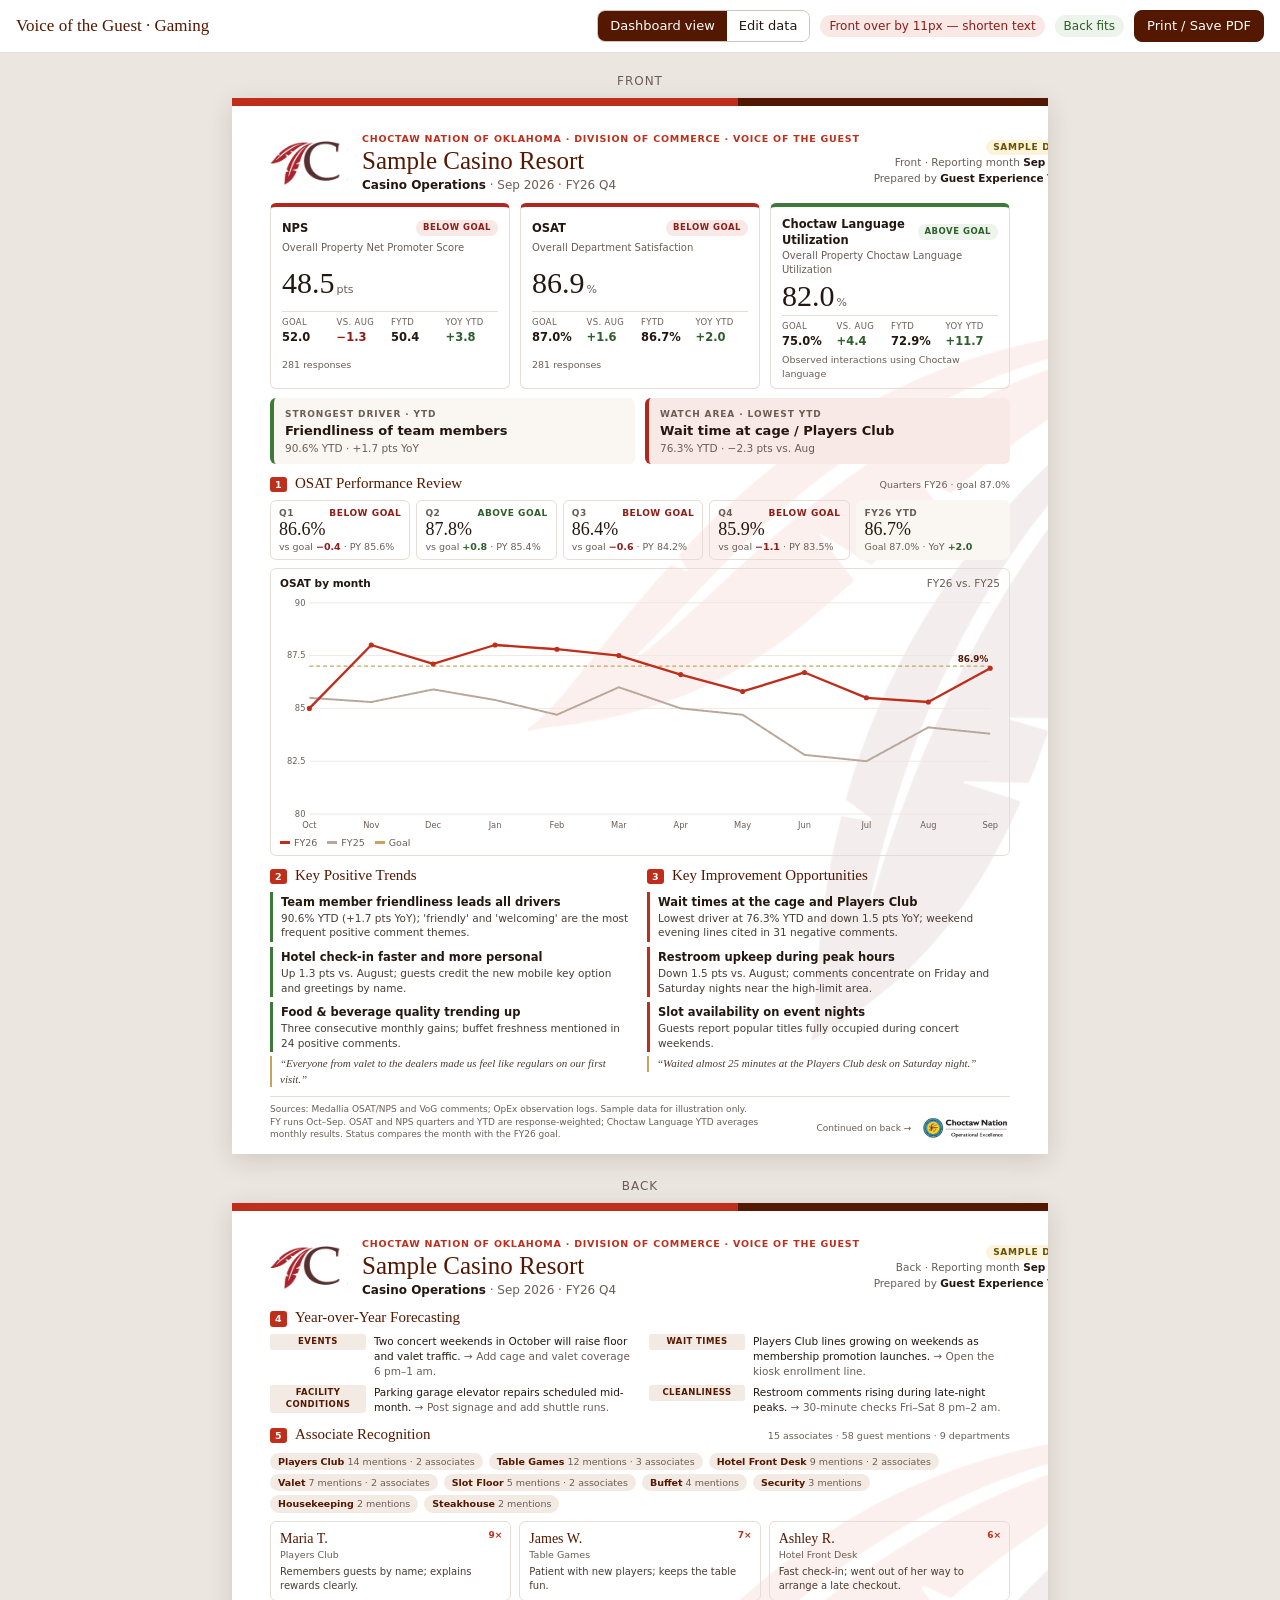
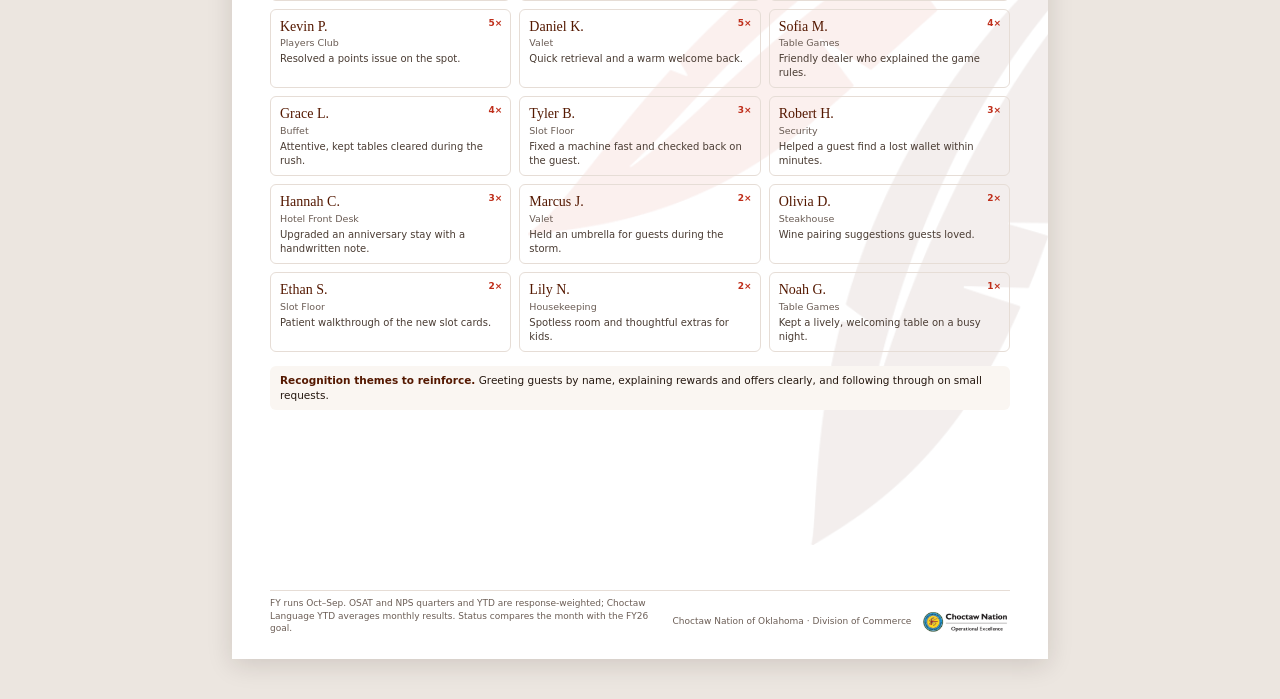
==== commit 89c88a75: "Rename Gaming VoG KPI card subtitles NPS: Overall Property Net Promoter Score; OSAT: Overall Departm" ====
--- a/choctaw-nation/dashboards/gaming-voice-of-guest.html
+++ b/choctaw-nation/dashboards/gaming-voice-of-guest.html
@@ -102,6 +102,7 @@
   .kpi.above { border-top-color: var(--above); } .kpi.at { border-top-color: var(--at); } .kpi.below { border-top-color: var(--below); }
   .kpi-top { display: flex; justify-content: space-between; align-items: center; gap: 6px; }
   .kpi-name { font-weight: 600; font-size: 11.5px; }
+  .kpi-sub { font-size: 10px; color: var(--muted); margin-top: -3px; }
   .pill { font-size: 8.5px; font-weight: 700; letter-spacing: .06em; text-transform: uppercase; border-radius: 999px; padding: 2px 7px; background: #F1ECE8; color: var(--neutral-text); white-space: nowrap; }
   .pill.above { background: var(--above-tint); color: var(--above-text); } .pill.at { background: var(--at-tint); color: var(--at-text); } .pill.below { background: var(--below-tint); color: var(--below-text); }
   .kpi-val { font-family: var(--serif); font-size: 30px; line-height: 1; }
@@ -254,7 +255,8 @@
   </header>
     <div class="kpis">
     <div class="kpi below">
-      <div class="kpi-top"><span class="kpi-name">NPS <span style="font-weight:400;color:var(--muted)">· Net Promoter Score</span></span><span class="pill below">Below goal</span></div>
+      <div class="kpi-top"><span class="kpi-name">NPS</span><span class="pill below">Below goal</span></div>
+      <div class="kpi-sub">Overall Property Net Promoter Score</div>
       <div class="kpi-val">48.5<small>pts</small></div>
       <div class="kpi-grid">
         <div><span>Goal</span><b>52.0</b></div>
@@ -265,7 +267,8 @@
       <div class="kpi-note">281 responses</div>
     </div>
     <div class="kpi below">
-      <div class="kpi-top"><span class="kpi-name">OSAT <span style="font-weight:400;color:var(--muted)">· Overall Satisfaction</span></span><span class="pill below">Below goal</span></div>
+      <div class="kpi-top"><span class="kpi-name">OSAT</span><span class="pill below">Below goal</span></div>
+      <div class="kpi-sub">Overall Department Satisfaction</div>
       <div class="kpi-val">86.9<small>%</small></div>
       <div class="kpi-grid">
         <div><span>Goal</span><b>87.0%</b></div>
@@ -277,6 +280,7 @@
     </div>
     <div class="kpi above">
       <div class="kpi-top"><span class="kpi-name">Choctaw Language Utilization</span><span class="pill above">Above goal</span></div>
+      <div class="kpi-sub">Overall Property Choctaw Language Utilization</div>
       <div class="kpi-val">82.0<small>%</small></div>
       <div class="kpi-grid">
         <div><span>Goal</span><b>75.0%</b></div>
@@ -367,11 +371,11 @@
 const MONTH_NAMES = ["Jan", "Feb", "Mar", "Apr", "May", "Jun", "Jul", "Aug", "Sep", "Oct", "Nov", "Dec"];
 const FISCAL_ORDER = [10, 11, 12, 1, 2, 3, 4, 5, 6, 7, 8, 9];
 // Core KPI cards. OSAT and NPS can carry monthly response counts so quarters and YTD are response-weighted.
-// Array order is the card order on the page: NPS, OSAT, Choctaw Language.
+// Array order is the card order on the page: NPS, OSAT, Choctaw Language. card/sub are the card title and gray subtitle.
 const KPIS = [
-  { key: "nps", label: "NPS", long: "Net Promoter Score", unit: "pts", counts: true, desc: "% promoters − % detractors" },
-  { key: "osat", label: "OSAT", long: "Overall Satisfaction", unit: "%", counts: true, desc: "Medallia OSAT, % top-box" },
-  { key: "clo", label: "Choctaw Language Observation Utilization", long: "Choctaw Language Observation Utilization", unit: "%", counts: false, desc: "Observed interactions using Choctaw language" }
+  { key: "nps", label: "NPS", long: "Net Promoter Score", card: "NPS", sub: "Overall Property Net Promoter Score", unit: "pts", counts: true, desc: "% promoters − % detractors" },
+  { key: "osat", label: "OSAT", long: "Overall Satisfaction", card: "OSAT", sub: "Overall Department Satisfaction", unit: "%", counts: true, desc: "Medallia OSAT, % top-box" },
+  { key: "clo", label: "Choctaw Language Observation Utilization", long: "Choctaw Language Observation Utilization", card: "Choctaw Language Utilization", sub: "Overall Property Choctaw Language Utilization", unit: "%", counts: false, desc: "Observed interactions using Choctaw language" }
 ];
 // Year-over-Year Forecasting categories. "Other" lets the user type their own label (risks[i].categoryOther).
 const RISK_CATEGORIES = ["Events", "Cleanliness", "Wait times", "Service quality", "Team member demeanor", "Communication", "Facility conditions", "Other"];
@@ -559,7 +563,8 @@
 function kpiCards(m) {
   return `<div class="kpis">${m.kpis.map(k => `
     <div class="kpi ${k.status || ""}">
-      <div class="kpi-top"><span class="kpi-name">${k.key === "clo" ? "Choctaw Language Utilization" : `${k.label} <span style="font-weight:400;color:var(--muted)">· ${k.long}</span>`}</span><span class="pill ${k.status || ""}">${k.status ? STATUS[k.status] : "No status"}</span></div>
+      <div class="kpi-top"><span class="kpi-name">${k.card}</span><span class="pill ${k.status || ""}">${k.status ? STATUS[k.status] : "No status"}</span></div>
+      <div class="kpi-sub">${k.sub}</div>
       ${k.month === null ? `<div class="kpi-val empty">No data</div>` : `<div class="kpi-val">${fmt(k.month)}<small>${k.unit}</small></div>`}
       <div class="kpi-grid">
         <div><span>Goal</span><b>${fmt(k.goal, k.unit)}</b></div>
